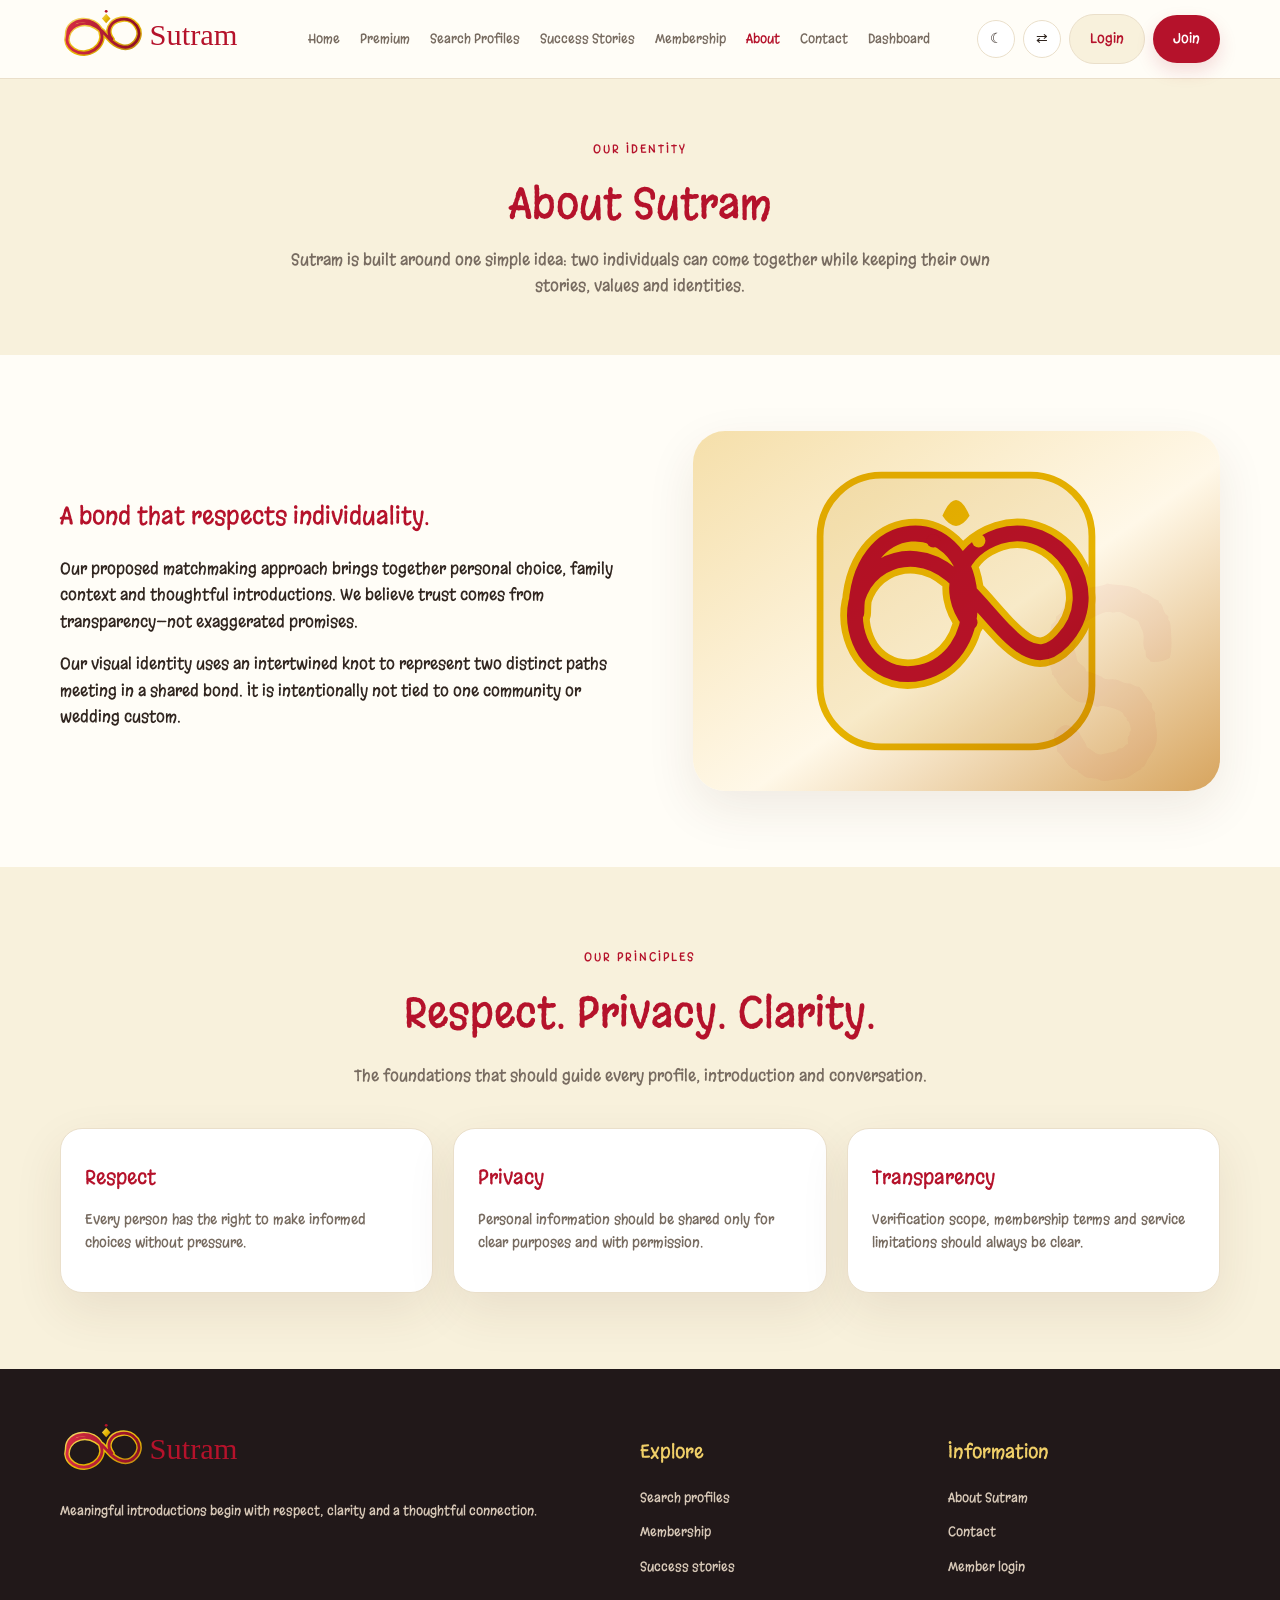
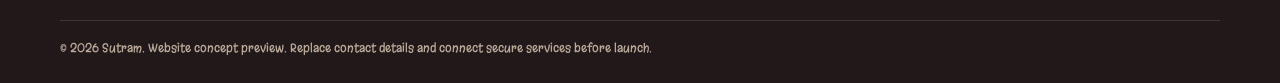
==== about.html @ 2b1965fa "firstcommit" ====
<!doctype html><html lang="en" dir="ltr"><head><meta charset="utf-8"><meta name="viewport" content="width=device-width, initial-scale=1"><meta name="theme-color" content="#F8F1DC"><meta name="description" content="Sutram — thoughtful matchmaking and meaningful connections."><title>Sutram | about</title><link rel="icon" type="image/svg+xml" href="assets/images/sutram-knot.svg"><link rel="stylesheet" href="assets/css/style.css"></head><body><div id="app"></div><script src="assets/js/site.js"></script></body></html>
---- assets/css/style.css ----
@import url('https://fonts.googleapis.com/css2?family=Margarine&display=swap');
:root{--red:#B5122B;--yellow:#E6B800;--sand:#C49A6C;--cream:#F8F1DC;--bg:#fffdf7;--surface:#fff;--ink:#30251f;--muted:#776b60;--line:#eadfca;--shadow:0 18px 50px rgba(80,40,20,.09);--radius:22px}*{box-sizing:border-box}html{scroll-behavior:smooth}body{margin:0;background:var(--bg);color:var(--ink);font-family:'Margarine',cursive;line-height:1.65}body.dark{--bg:#171313;--surface:#211b1b;--ink:#f8f1e8;--muted:#c2b3a6;--line:#413331;--cream:#302421;--shadow:0 18px 50px rgba(0,0,0,.25)}a{color:inherit;text-decoration:none}button,input,select,textarea{font:inherit}button,.btn{border:0;cursor:pointer;display:inline-flex;align-items:center;justify-content:center;gap:8px;padding:12px 20px;border-radius:999px;font-size:14px;transition:.2s}button:hover,.btn:hover{transform:translateY(-2px)}.btn-primary{background:var(--red);color:#fff;box-shadow:0 8px 18px #b5122b25}.btn-secondary{background:var(--cream);color:var(--red);border:1px solid var(--line)}.btn-ghost{background:transparent;color:var(--ink);border:1px solid var(--line)}.container{width:min(1160px,92%);margin:auto}.site-header{position:sticky;top:0;z-index:20;background:color-mix(in srgb,var(--bg) 92%,transparent);backdrop-filter:blur(14px);border-bottom:1px solid var(--line)}.nav-wrap{min-height:78px;display:flex;align-items:center;justify-content:space-between;gap:20px}.brand img{width:200px;height:60px;object-fit:contain}.nav-links{display:flex;align-items:center;gap:20px;font-size:13px}.nav-links a{color:var(--muted)}.nav-links a:hover,.nav-links a.active{color:var(--red)}.nav-actions{display:flex;align-items:center;gap:8px}.icon-btn{width:38px;height:38px;padding:0;border:1px solid var(--line);background:var(--surface);color:var(--ink)}.menu-toggle{display:none}.hero{padding:76px 0 62px;background:radial-gradient(circle at 85% 15%,#e6b80020,transparent 32%),linear-gradient(120deg,var(--cream),var(--bg))}.hero-grid{display:grid;grid-template-columns:1.05fr .95fr;gap:50px;align-items:center}.eyebrow{color:var(--red);font-size:12px;letter-spacing:2px;text-transform:uppercase}.hero h1{font-size:clamp(36px,5vw,62px);line-height:1.16;margin:16px 0;color:var(--red);font-weight:400}.hero p{color:var(--muted);max-width:590px}.hero-art{min-height:360px;border-radius:32px;background:linear-gradient(145deg,#f5dfaa,#fff8e8 55%,#d7a45d);box-shadow:var(--shadow);display:grid;place-items:center;overflow:hidden;position:relative}.hero-art img{width:90%;height:320px;object-fit:contain;mix-blend-mode:multiply}.hero-art:after{content:'S';position:absolute;font-size:250px;color:#b5122b0b;right:8%;bottom:-100px}.section{padding:76px 0}.section.alt{background:var(--cream)}.section-head{text-align:center;max-width:700px;margin:0 auto 38px}.section-head h2,.page-hero h1{font-size:clamp(28px,4vw,42px);color:var(--red);font-weight:400;margin:8px 0}.section-head p{color:var(--muted)}.grid{display:grid;gap:20px}.grid-3{grid-template-columns:repeat(3,1fr)}.grid-4{grid-template-columns:repeat(4,1fr)}.card{background:var(--surface);border:1px solid var(--line);border-radius:var(--radius);padding:24px;box-shadow:var(--shadow)}.card h3{margin:8px 0;color:var(--red);font-size:20px;font-weight:400}.card p{color:var(--muted);font-size:14px}.feature-icon{width:48px;height:48px;border-radius:16px;background:var(--cream);display:grid;place-items:center;color:var(--red);font-size:22px}.search-panel{background:var(--surface);padding:22px;border:1px solid var(--line);border-radius:20px;box-shadow:var(--shadow);display:grid;grid-template-columns:repeat(4,1fr) auto;gap:12px;margin-top:28px}.field{display:flex;flex-direction:column;gap:6px}.field label{font-size:12px;color:var(--muted)}.field input,.field select,.field textarea{width:100%;padding:12px 14px;border:1px solid var(--line);border-radius:12px;background:var(--bg);color:var(--ink);outline:none}.field input:focus,.field select:focus,.field textarea:focus{border-color:var(--yellow);box-shadow:0 0 0 3px #e6b80022}.page-hero{padding:56px 0;background:var(--cream);text-align:center}.page-hero p{max-width:700px;margin:0 auto;color:var(--muted)}.profile-card{padding:0;overflow:hidden}.profile-photo{height:180px;background:linear-gradient(135deg,#ead6b2,#f9efdc);display:grid;place-items:center;font-size:60px;color:var(--red)}.profile-info{padding:18px}.tag{display:inline-block;padding:5px 10px;background:var(--cream);color:var(--red);border-radius:99px;font-size:11px;margin:3px}.plan{position:relative}.plan.popular{border:2px solid var(--yellow);transform:translateY(-8px)}.price{font-size:30px;color:var(--red)}.list{padding:0;list-style:none;color:var(--muted);font-size:14px}.list li{padding:7px 0;border-bottom:1px solid var(--line)}.footer{background:#211819;color:#f8f1dc;padding:50px 0 24px}.footer-grid{display:grid;grid-template-columns:2fr 1fr 1fr;gap:36px}.footer p,.footer a{color:#d8c9b8;font-size:13px}.footer h3{font-weight:400;color:#f0cf68}.footer-bottom{border-top:1px solid #ffffff20;margin-top:30px;padding-top:18px;color:#bba99a;font-size:12px}.auth-shell{min-height:100vh;display:grid;place-items:center;padding:24px;background:radial-gradient(circle at 20% 20%,#e6b80025,transparent 30%),var(--bg)}.auth-card{width:min(460px,100%);padding:34px;background:var(--surface);border:1px solid var(--line);border-radius:26px;box-shadow:var(--shadow)}.auth-card .brand{display:block;text-align:center;margin-bottom:18px}.auth-card .brand img{margin:auto}.auth-card h1{text-align:center;color:var(--red);font-weight:400}.auth-card .field{margin:14px 0}.auth-card .btn{width:100%;margin-top:10px}.auth-tools{position:fixed;top:16px;right:16px;display:flex;gap:8px}.dashboard{min-height:100vh;display:grid;grid-template-columns:250px 1fr}.sidebar{background:#24191a;color:#f8f1dc;padding:24px 16px;display:flex;flex-direction:column}.sidebar img{width:180px;background:#fff8e8;border-radius:12px;padding:4px}.side-links{display:grid;gap:6px;margin-top:28px}.side-links a,.side-links button{color:#eadbc9;text-align:start;padding:12px;border-radius:10px;background:transparent;border:0}.side-links a.active,.side-links a:hover{background:#ffffff18;color:#f3d36a}.dash-main{padding:28px;min-width:0}.dash-top{display:flex;justify-content:space-between;align-items:center;gap:16px}.metric{font-size:30px;color:var(--red)}.notice{padding:14px 18px;background:#fff4d5;color:#6e4c00;border:1px solid #e6b80055;border-radius:14px;font-size:13px;margin:18px 0}.empty{padding:32px;text-align:center;border:1px dashed var(--line);border-radius:18px;color:var(--muted)}.success{color:#24734a}.toast{position:fixed;bottom:20px;left:50%;transform:translateX(-50%);background:#24191a;color:white;padding:12px 20px;border-radius:999px;z-index:50;box-shadow:var(--shadow);display:none}.mobile-nav{display:none}html[dir=rtl] body{text-align:right}html[dir=rtl] .nav-wrap{flex-direction:row-reverse}html[dir=rtl] .dashboard{grid-template-columns:1fr 250px}html[dir=rtl] .sidebar{grid-column:2}html[dir=rtl] .dash-main{grid-column:1;grid-row:1}html[dir=rtl] .side-links a{text-align:right}
@media(max-width:900px){.nav-links{display:none;position:absolute;top:78px;left:0;right:0;background:var(--surface);padding:20px;flex-direction:column;border-bottom:1px solid var(--line)}.nav-links.open{display:flex}.menu-toggle{display:inline-flex}.nav-actions .btn{display:none}.hero-grid{grid-template-columns:1fr}.hero-art{min-height:280px}.search-panel{grid-template-columns:repeat(2,1fr)}.grid-4{grid-template-columns:repeat(2,1fr)}.dashboard{grid-template-columns:1fr}.sidebar{position:relative}.side-links{grid-template-columns:repeat(2,1fr);margin-top:14px}.dash-main{padding:20px}html[dir=rtl] .dashboard{grid-template-columns:1fr}html[dir=rtl] .sidebar,html[dir=rtl] .dash-main{grid-column:auto;grid-row:auto}}
@media(max-width:600px){.nav-wrap{min-height:68px}.brand img{width:160px;height:50px}.nav-links{top:68px}.nav-actions{gap:5px}.icon-btn{width:34px;height:34px}.hero{padding:48px 0}.hero-art{min-height:220px}.hero-art img{height:210px}.search-panel{grid-template-columns:1fr}.grid-3,.grid-4{grid-template-columns:1fr}.section{padding:54px 0}.footer-grid{grid-template-columns:1fr}.plan.popular{transform:none}.dash-top{align-items:flex-start;flex-direction:column}.side-links{grid-template-columns:1fr 1fr}.auth-card{padding:24px}}
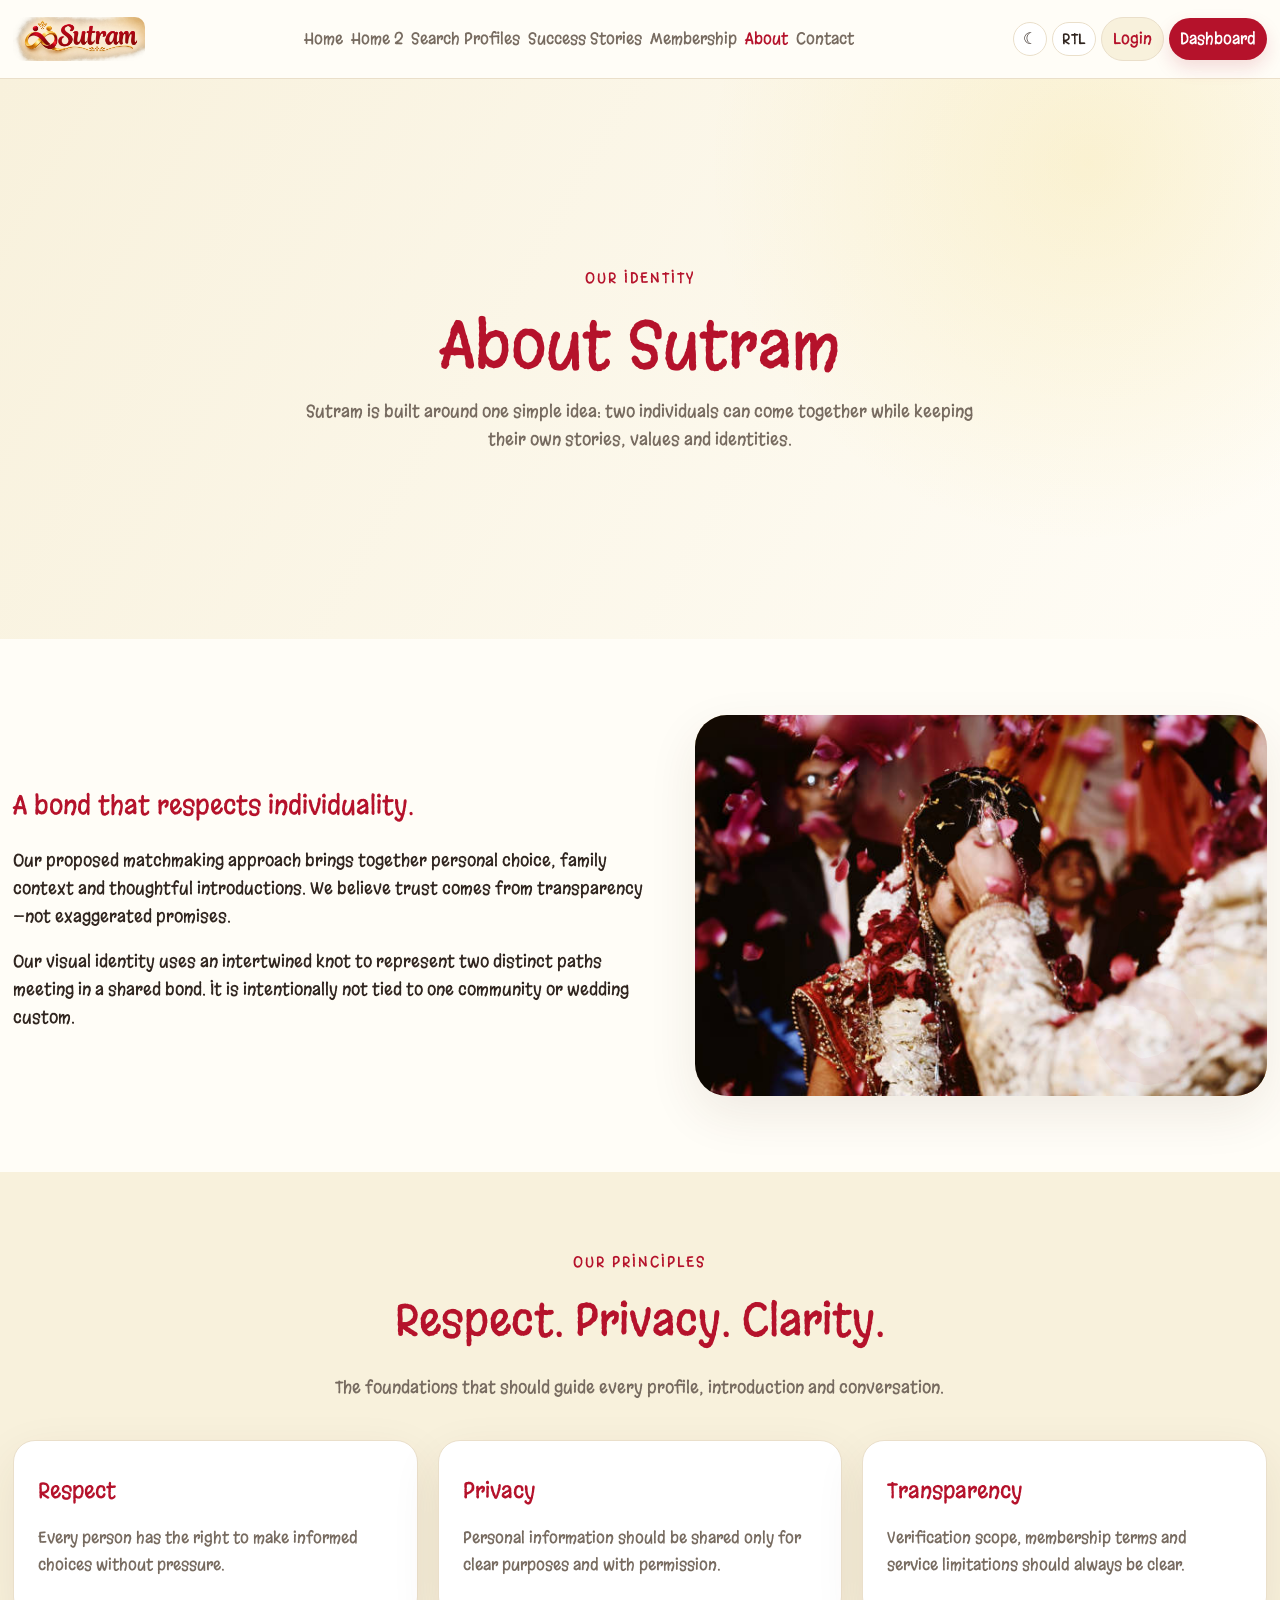
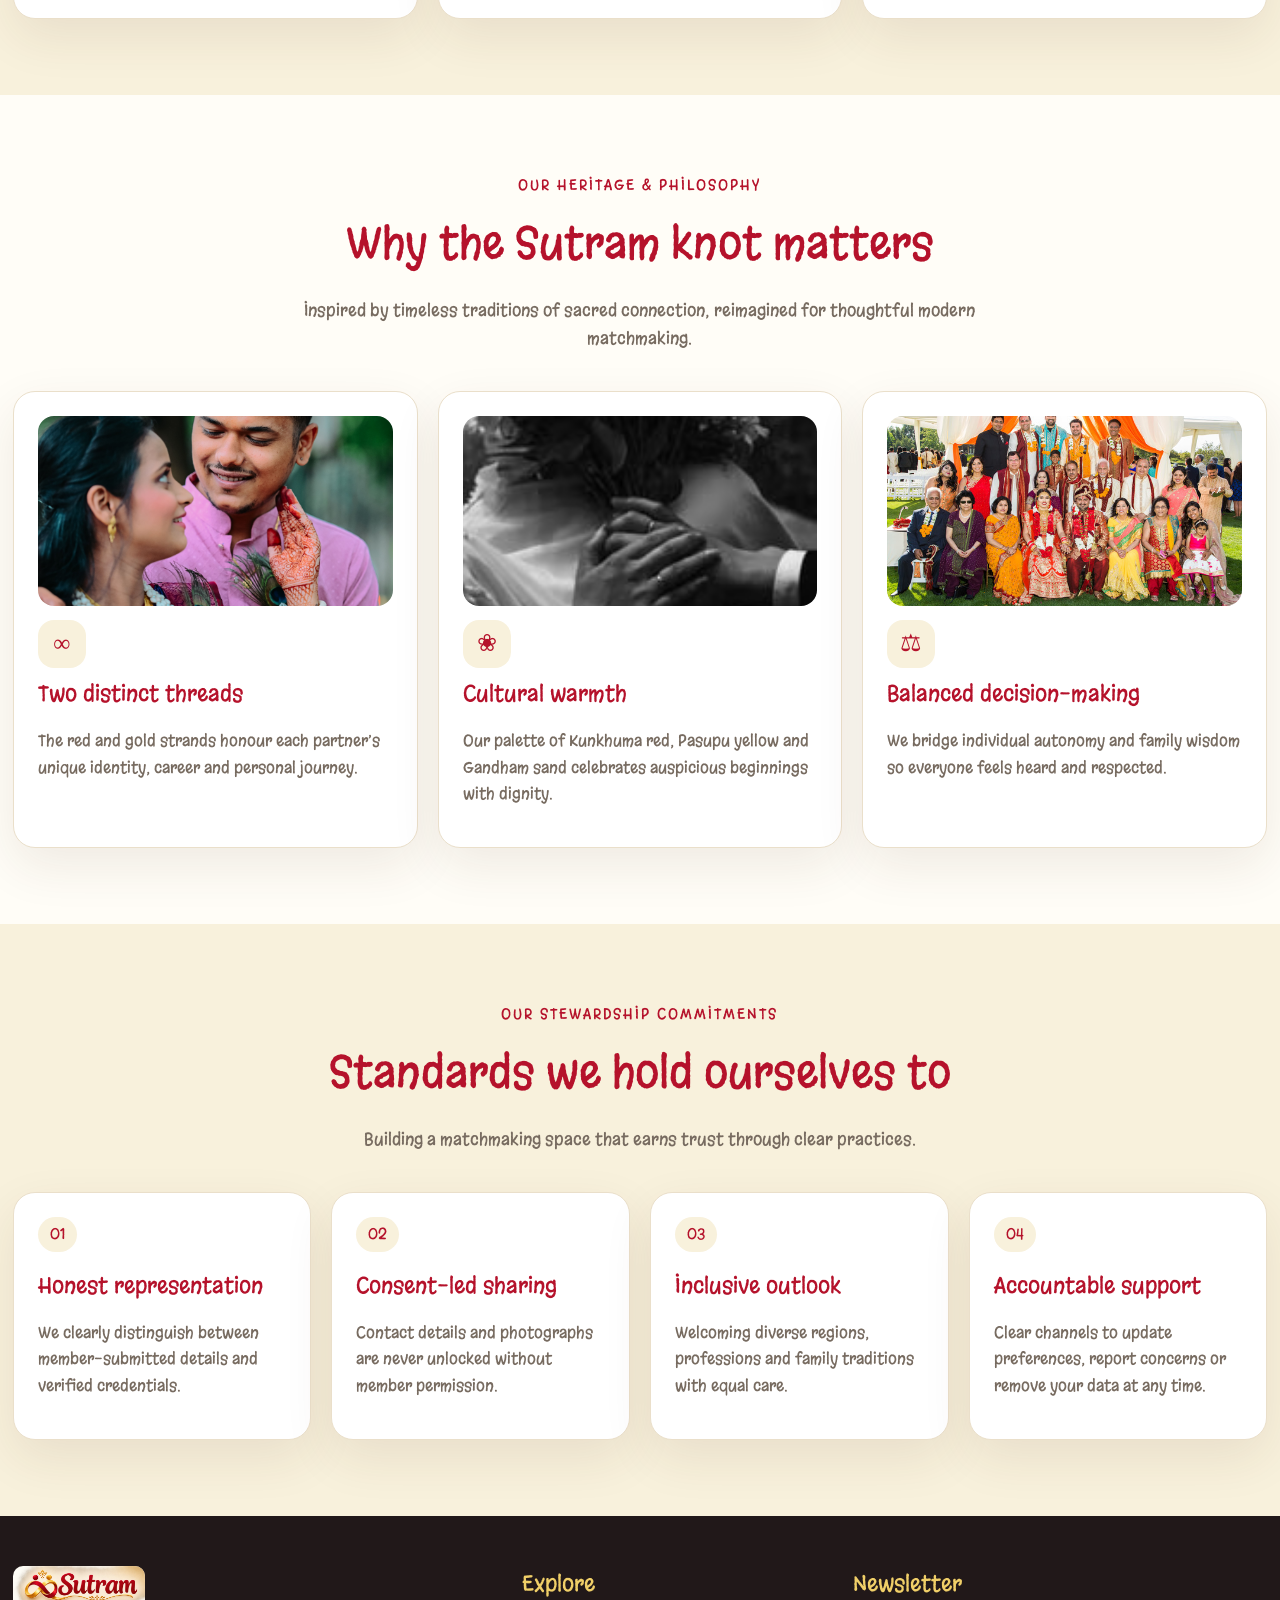
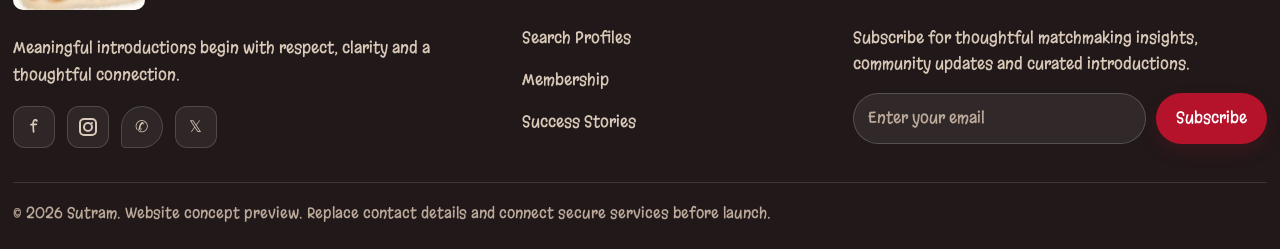
==== commit 0e90fa16: "firstpush" ====
--- a/about.html
+++ b/about.html
@@ -1 +1 @@
-<!doctype html><html lang="en" dir="ltr"><head><meta charset="utf-8"><meta name="viewport" content="width=device-width, initial-scale=1"><meta name="theme-color" content="#F8F1DC"><meta name="description" content="Sutram — thoughtful matchmaking and meaningful connections."><title>Sutram | about</title><link rel="icon" type="image/svg+xml" href="assets/images/sutram-knot.svg"><link rel="stylesheet" href="assets/css/style.css"></head><body><div id="app"></div><script src="assets/js/site.js"></script></body></html>
+<!doctype html><html lang="en" dir="ltr"><head><meta charset="utf-8"><meta name="viewport" content="width=device-width, initial-scale=1"><meta name="theme-color" content="#F8F1DC"><meta name="description" content="Sutram — thoughtful matchmaking and meaningful connections."><title>Sutram | about</title><link rel="icon" type="image/png" href="assets/images/sutram-logo.png"><link rel="stylesheet" href="assets/css/style.css"></head><body><div id="app"><header class="site-header"><div class="container nav-wrap"><a class="brand" href="index.html" aria-label="Sutram home"><img src="assets/images/sutram-logo.png" alt="Sutram"></a><nav class="nav-links" id="navLinks"><a class="" href="index.html">Home</a><a class="" href="home-2.html">Home 2</a><a class="" href="search-profiles.html">Search Profiles</a><a class="" href="success-stories.html">Success Stories</a><a class="" href="membership-plans.html">Membership</a><a class="active" href="about.html">About</a><a class="" href="contact.html">Contact</a><div class="mobile-menu-actions"><div class="mobile-menu-toggles"><button class="icon-btn theme-toggle" type="button" aria-label="Toggle theme">☾</button><button class="icon-btn dir-toggle" type="button" aria-label="Toggle text direction">RTL</button></div><div class="mobile-menu-btns"><a class="btn btn-secondary" href="login.html">Login</a><a class="btn btn-primary" href="dashboard.html">Dashboard</a></div></div></nav><div class="nav-actions"><button class="icon-btn theme-toggle" id="themeToggle" type="button" aria-label="Toggle theme">☾</button><button class="icon-btn dir-toggle" id="dirToggle" type="button" aria-label="Toggle text direction">RTL</button><a class="btn btn-secondary" href="login.html">Login</a><a class="btn btn-primary" href="dashboard.html">Dashboard</a><button class="icon-btn menu-toggle" id="menuToggle" type="button" aria-label="Open navigation">☰</button></div></div></header><main><section class="page-hero"><div class="container"><span class="eyebrow">Our identity</span><h1>About Sutram</h1><p>Sutram is built around one simple idea: two individuals can come together while keeping their own stories, values and identities.</p></div></section><section class="section"><div class="container hero-grid"><div><h2 style="color:var(--red);font-weight:400">A bond that respects individuality.</h2><p>Our proposed matchmaking approach brings together personal choice, family context and thoughtful introductions. We believe trust comes from transparency—not exaggerated promises.</p><p>Our visual identity uses an intertwined knot to represent two distinct paths meeting in a shared bond. It is intentionally not tied to one community or wedding custom.</p></div><div class="hero-art"><img src="assets/images/hero.jpg" alt="Sutram universal knot and heritage"></div></div></section><section class="section alt"><div class="container"><div class="section-head"><span class="eyebrow">Our principles</span><h2>Respect. Privacy. Clarity.</h2><p>The foundations that should guide every profile, introduction and conversation.</p></div><div class="grid grid-3"><article class="card"><h3>Respect</h3><p>Every person has the right to make informed choices without pressure.</p></article><article class="card"><h3>Privacy</h3><p>Personal information should be shared only for clear purposes and with permission.</p></article><article class="card"><h3>Transparency</h3><p>Verification scope, membership terms and service limitations should always be clear.</p></article></div></div></section><section class="section"><div class="container"><div class="section-head"><span class="eyebrow">Our heritage & philosophy</span><h2>Why the Sutram knot matters</h2><p>Inspired by timeless traditions of sacred connection, reimagined for thoughtful modern matchmaking.</p></div><div class="grid grid-3"><article class="card"><img class="card-media" src="assets/images/b3.jpg" alt="Two distinct threads"><div class="feature-icon">∞</div><h3>Two distinct threads</h3><p>The red and gold strands honour each partner’s unique identity, career and personal journey.</p></article><article class="card"><img class="card-media" src="assets/images/hero3.avif" alt="Cultural warmth and celebration"><div class="feature-icon">❀</div><h3>Cultural warmth</h3><p>Our palette of Kunkhuma red, Pasupu yellow and Gandham sand celebrates auspicious beginnings with dignity.</p></article><article class="card"><img class="card-media" src="assets/images/fam1.jpeg" alt="Balanced decision-making with family wisdom"><div class="feature-icon">⚖</div><h3>Balanced decision-making</h3><p>We bridge individual autonomy and family wisdom so everyone feels heard and respected.</p></article></div></div></section><section class="section alt"><div class="container"><div class="section-head"><span class="eyebrow">Our stewardship commitments</span><h2>Standards we hold ourselves to</h2><p>Building a matchmaking space that earns trust through clear practices.</p></div><div class="grid grid-4"><article class="card"><span class="step-badge">01</span><h3>Honest representation</h3><p>We clearly distinguish between member-submitted details and verified credentials.</p></article><article class="card"><span class="step-badge">02</span><h3>Consent-led sharing</h3><p>Contact details and photographs are never unlocked without member permission.</p></article><article class="card"><span class="step-badge">03</span><h3>Inclusive outlook</h3><p>Welcoming diverse regions, professions and family traditions with equal care.</p></article><article class="card"><span class="step-badge">04</span><h3>Accountable support</h3><p>Clear channels to update preferences, report concerns or remove your data at any time.</p></article></div></div></section></main><footer class="footer"><div class="container"><div class="footer-grid"><div><a class="brand" href="index.html" aria-label="Sutram home"><img src="assets/images/sutram-logo.png" alt="Sutram"></a><p>Meaningful introductions begin with respect, clarity and a thoughtful connection.</p><div class="footer-socials"><a class="social-icon" href="#facebook" aria-label="Facebook" title="Facebook">f</a><a class="social-icon" href="#instagram" aria-label="Instagram" title="Instagram"><span class="insta-cam"></span></a><a class="social-icon wa-icon" href="#whatsapp" aria-label="WhatsApp" title="WhatsApp">✆</a><a class="social-icon" href="#x" aria-label="X" title="X">𝕏</a></div></div><div><h3>Explore</h3><p><a href="search-profiles.html">Search Profiles</a></p><p><a href="membership-plans.html">Membership</a></p><p><a href="success-stories.html">Success Stories</a></p></div><div><h3>Newsletter</h3><p>Subscribe for thoughtful matchmaking insights, community updates and curated introductions.</p><form class="newsletter-form" id="newsletterForm"><input type="email" name="email" required placeholder="Enter your email" aria-label="Email address"><button class="btn btn-primary" type="submit">Subscribe</button></form></div></div><div class="footer-bottom">© 2026 Sutram. Website concept preview. Replace contact details and connect secure services before launch.</div></div></footer></div><script src="assets/js/site.js"></script></body></html>
--- a/assets/css/style.css
+++ b/assets/css/style.css
@@ -1,4 +1,6 @@
 @import url('https://fonts.googleapis.com/css2?family=Margarine&display=swap');
-:root{--red:#B5122B;--yellow:#E6B800;--sand:#C49A6C;--cream:#F8F1DC;--bg:#fffdf7;--surface:#fff;--ink:#30251f;--muted:#776b60;--line:#eadfca;--shadow:0 18px 50px rgba(80,40,20,.09);--radius:22px}*{box-sizing:border-box}html{scroll-behavior:smooth}body{margin:0;background:var(--bg);color:var(--ink);font-family:'Margarine',cursive;line-height:1.65}body.dark{--bg:#171313;--surface:#211b1b;--ink:#f8f1e8;--muted:#c2b3a6;--line:#413331;--cream:#302421;--shadow:0 18px 50px rgba(0,0,0,.25)}a{color:inherit;text-decoration:none}button,input,select,textarea{font:inherit}button,.btn{border:0;cursor:pointer;display:inline-flex;align-items:center;justify-content:center;gap:8px;padding:12px 20px;border-radius:999px;font-size:14px;transition:.2s}button:hover,.btn:hover{transform:translateY(-2px)}.btn-primary{background:var(--red);color:#fff;box-shadow:0 8px 18px #b5122b25}.btn-secondary{background:var(--cream);color:var(--red);border:1px solid var(--line)}.btn-ghost{background:transparent;color:var(--ink);border:1px solid var(--line)}.container{width:min(1160px,92%);margin:auto}.site-header{position:sticky;top:0;z-index:20;background:color-mix(in srgb,var(--bg) 92%,transparent);backdrop-filter:blur(14px);border-bottom:1px solid var(--line)}.nav-wrap{min-height:78px;display:flex;align-items:center;justify-content:space-between;gap:20px}.brand img{width:200px;height:60px;object-fit:contain}.nav-links{display:flex;align-items:center;gap:20px;font-size:13px}.nav-links a{color:var(--muted)}.nav-links a:hover,.nav-links a.active{color:var(--red)}.nav-actions{display:flex;align-items:center;gap:8px}.icon-btn{width:38px;height:38px;padding:0;border:1px solid var(--line);background:var(--surface);color:var(--ink)}.menu-toggle{display:none}.hero{padding:76px 0 62px;background:radial-gradient(circle at 85% 15%,#e6b80020,transparent 32%),linear-gradient(120deg,var(--cream),var(--bg))}.hero-grid{display:grid;grid-template-columns:1.05fr .95fr;gap:50px;align-items:center}.eyebrow{color:var(--red);font-size:12px;letter-spacing:2px;text-transform:uppercase}.hero h1{font-size:clamp(36px,5vw,62px);line-height:1.16;margin:16px 0;color:var(--red);font-weight:400}.hero p{color:var(--muted);max-width:590px}.hero-art{min-height:360px;border-radius:32px;background:linear-gradient(145deg,#f5dfaa,#fff8e8 55%,#d7a45d);box-shadow:var(--shadow);display:grid;place-items:center;overflow:hidden;position:relative}.hero-art img{width:90%;height:320px;object-fit:contain;mix-blend-mode:multiply}.hero-art:after{content:'S';position:absolute;font-size:250px;color:#b5122b0b;right:8%;bottom:-100px}.section{padding:76px 0}.section.alt{background:var(--cream)}.section-head{text-align:center;max-width:700px;margin:0 auto 38px}.section-head h2,.page-hero h1{font-size:clamp(28px,4vw,42px);color:var(--red);font-weight:400;margin:8px 0}.section-head p{color:var(--muted)}.grid{display:grid;gap:20px}.grid-3{grid-template-columns:repeat(3,1fr)}.grid-4{grid-template-columns:repeat(4,1fr)}.card{background:var(--surface);border:1px solid var(--line);border-radius:var(--radius);padding:24px;box-shadow:var(--shadow)}.card h3{margin:8px 0;color:var(--red);font-size:20px;font-weight:400}.card p{color:var(--muted);font-size:14px}.feature-icon{width:48px;height:48px;border-radius:16px;background:var(--cream);display:grid;place-items:center;color:var(--red);font-size:22px}.search-panel{background:var(--surface);padding:22px;border:1px solid var(--line);border-radius:20px;box-shadow:var(--shadow);display:grid;grid-template-columns:repeat(4,1fr) auto;gap:12px;margin-top:28px}.field{display:flex;flex-direction:column;gap:6px}.field label{font-size:12px;color:var(--muted)}.field input,.field select,.field textarea{width:100%;padding:12px 14px;border:1px solid var(--line);border-radius:12px;background:var(--bg);color:var(--ink);outline:none}.field input:focus,.field select:focus,.field textarea:focus{border-color:var(--yellow);box-shadow:0 0 0 3px #e6b80022}.page-hero{padding:56px 0;background:var(--cream);text-align:center}.page-hero p{max-width:700px;margin:0 auto;color:var(--muted)}.profile-card{padding:0;overflow:hidden}.profile-photo{height:180px;background:linear-gradient(135deg,#ead6b2,#f9efdc);display:grid;place-items:center;font-size:60px;color:var(--red)}.profile-info{padding:18px}.tag{display:inline-block;padding:5px 10px;background:var(--cream);color:var(--red);border-radius:99px;font-size:11px;margin:3px}.plan{position:relative}.plan.popular{border:2px solid var(--yellow);transform:translateY(-8px)}.price{font-size:30px;color:var(--red)}.list{padding:0;list-style:none;color:var(--muted);font-size:14px}.list li{padding:7px 0;border-bottom:1px solid var(--line)}.footer{background:#211819;color:#f8f1dc;padding:50px 0 24px}.footer-grid{display:grid;grid-template-columns:2fr 1fr 1fr;gap:36px}.footer p,.footer a{color:#d8c9b8;font-size:13px}.footer h3{font-weight:400;color:#f0cf68}.footer-bottom{border-top:1px solid #ffffff20;margin-top:30px;padding-top:18px;color:#bba99a;font-size:12px}.auth-shell{min-height:100vh;display:grid;place-items:center;padding:24px;background:radial-gradient(circle at 20% 20%,#e6b80025,transparent 30%),var(--bg)}.auth-card{width:min(460px,100%);padding:34px;background:var(--surface);border:1px solid var(--line);border-radius:26px;box-shadow:var(--shadow)}.auth-card .brand{display:block;text-align:center;margin-bottom:18px}.auth-card .brand img{margin:auto}.auth-card h1{text-align:center;color:var(--red);font-weight:400}.auth-card .field{margin:14px 0}.auth-card .btn{width:100%;margin-top:10px}.auth-tools{position:fixed;top:16px;right:16px;display:flex;gap:8px}.dashboard{min-height:100vh;display:grid;grid-template-columns:250px 1fr}.sidebar{background:#24191a;color:#f8f1dc;padding:24px 16px;display:flex;flex-direction:column}.sidebar img{width:180px;background:#fff8e8;border-radius:12px;padding:4px}.side-links{display:grid;gap:6px;margin-top:28px}.side-links a,.side-links button{color:#eadbc9;text-align:start;padding:12px;border-radius:10px;background:transparent;border:0}.side-links a.active,.side-links a:hover{background:#ffffff18;color:#f3d36a}.dash-main{padding:28px;min-width:0}.dash-top{display:flex;justify-content:space-between;align-items:center;gap:16px}.metric{font-size:30px;color:var(--red)}.notice{padding:14px 18px;background:#fff4d5;color:#6e4c00;border:1px solid #e6b80055;border-radius:14px;font-size:13px;margin:18px 0}.empty{padding:32px;text-align:center;border:1px dashed var(--line);border-radius:18px;color:var(--muted)}.success{color:#24734a}.toast{position:fixed;bottom:20px;left:50%;transform:translateX(-50%);background:#24191a;color:white;padding:12px 20px;border-radius:999px;z-index:50;box-shadow:var(--shadow);display:none}.mobile-nav{display:none}html[dir=rtl] body{text-align:right}html[dir=rtl] .nav-wrap{flex-direction:row-reverse}html[dir=rtl] .dashboard{grid-template-columns:1fr 250px}html[dir=rtl] .sidebar{grid-column:2}html[dir=rtl] .dash-main{grid-column:1;grid-row:1}html[dir=rtl] .side-links a{text-align:right}
-@media(max-width:900px){.nav-links{display:none;position:absolute;top:78px;left:0;right:0;background:var(--surface);padding:20px;flex-direction:column;border-bottom:1px solid var(--line)}.nav-links.open{display:flex}.menu-toggle{display:inline-flex}.nav-actions .btn{display:none}.hero-grid{grid-template-columns:1fr}.hero-art{min-height:280px}.search-panel{grid-template-columns:repeat(2,1fr)}.grid-4{grid-template-columns:repeat(2,1fr)}.dashboard{grid-template-columns:1fr}.sidebar{position:relative}.side-links{grid-template-columns:repeat(2,1fr);margin-top:14px}.dash-main{padding:20px}html[dir=rtl] .dashboard{grid-template-columns:1fr}html[dir=rtl] .sidebar,html[dir=rtl] .dash-main{grid-column:auto;grid-row:auto}}
-@media(max-width:600px){.nav-wrap{min-height:68px}.brand img{width:160px;height:50px}.nav-links{top:68px}.nav-actions{gap:5px}.icon-btn{width:34px;height:34px}.hero{padding:48px 0}.hero-art{min-height:220px}.hero-art img{height:210px}.search-panel{grid-template-columns:1fr}.grid-3,.grid-4{grid-template-columns:1fr}.section{padding:54px 0}.footer-grid{grid-template-columns:1fr}.plan.popular{transform:none}.dash-top{align-items:flex-start;flex-direction:column}.side-links{grid-template-columns:1fr 1fr}.auth-card{padding:24px}}
+:root{--red:#B5122B;--yellow:#E6B800;--sand:#C49A6C;--cream:#F8F1DC;--bg:#fffdf7;--surface:#fff;--ink:#30251f;--muted:#776b60;--line:#eadfca;--shadow:0 18px 50px rgba(80,40,20,.09);--radius:22px}*{box-sizing:border-box}html{scroll-behavior:smooth;font-size:18px}body{margin:0;background:var(--bg);color:var(--ink);font-family:'Margarine',cursive;font-size:17px;line-height:1.65;overflow-x:hidden}body.dark{--bg:#171313;--surface:#211b1b;--ink:#f8f1e8;--muted:#c2b3a6;--line:#413331;--cream:#302421;--shadow:0 18px 50px rgba(0,0,0,.25)}a{color:inherit;text-decoration:none}button,input,select,textarea{font:inherit;font-size:16px}button,.btn{border:0;cursor:pointer;display:inline-flex;align-items:center;justify-content:center;gap:8px;padding:9px 15px;border-radius:999px;font-size:16px;white-space:nowrap;transition:.2s}button:hover,.btn:hover{transform:translateY(-2px)}.btn-primary{background:var(--red);color:#fff;box-shadow:0 8px 18px #b5122b25}.btn-primary:hover{background:#8e0d21;color:#fff;box-shadow:0 12px 26px rgba(181,18,43,.4)}.btn-secondary{background:var(--cream);color:var(--red);border:1px solid var(--line)}.btn-secondary:hover{background:var(--red);color:#fff;border-color:var(--red);box-shadow:0 10px 22px rgba(181,18,43,.28)}.btn-ghost{background:var(--surface);color:var(--ink);border:1px solid var(--line)}.btn-ghost:hover{background:var(--cream);color:var(--red);border-color:var(--red);box-shadow:0 10px 22px rgba(181,18,43,.18)}.container{width:min(1320px,96%);margin:auto}.site-header{position:sticky;top:0;z-index:20;background:color-mix(in srgb,var(--bg) 92%,transparent);backdrop-filter:blur(14px);border-bottom:1px solid var(--line)}.nav-wrap{min-height:78px;display:flex;align-items:center;justify-content:space-between;gap:10px}.brand{display:inline-flex;align-items:center;flex-shrink:0}.brand img{width:156px;height:52px;object-fit:contain;border-radius:10px;display:block}body:not(.dark) .site-header .brand img,body:not(.dark) .auth-card .brand img{mix-blend-mode:multiply}.nav-links{display:flex;align-items:center;gap:12px;font-size:16px}.nav-links>a:not(.btn){color:var(--muted);white-space:nowrap;font-size:16px}.nav-links>a:not(.btn):hover,.nav-links>a:not(.btn).active{color:var(--red)}.nav-actions{display:flex;align-items:center;gap:6px;flex-shrink:0}.icon-btn{width:38px;height:38px;padding:0;border:1px solid var(--line);background:var(--surface);color:var(--ink);font-size:16px;flex-shrink:0}.icon-btn:hover{background:var(--red);color:#fff;border-color:var(--red);box-shadow:0 8px 18px rgba(181,18,43,.25)}.dir-toggle{width:auto;min-width:50px;padding:0 12px;font-size:15px;letter-spacing:.5px}.menu-toggle{display:none}.mobile-menu-actions{display:none}.hero,.page-hero{height:560px;min-height:560px;padding:48px 0;display:flex;flex-direction:column;justify-content:center;background:radial-gradient(circle at 85% 15%,#e6b80020,transparent 32%),linear-gradient(120deg,var(--cream),var(--bg))}.hero-grid{display:grid;grid-template-columns:1.05fr .95fr;gap:50px;align-items:center}.eyebrow{color:var(--red);font-size:15px;letter-spacing:2px;text-transform:uppercase}.hero h1{font-size:clamp(38px,5vw,64px);line-height:1.16;margin:16px 0;color:var(--red);font-weight:400}.hero p{color:var(--muted);max-width:590px;font-size:17px}.hero-art{min-height:360px;height:100%;border-radius:32px;background:linear-gradient(145deg,#f5dfaa,#fff8e8 55%,#d7a45d);box-shadow:var(--shadow);overflow:hidden;position:relative}.hero-art img{width:100%;height:100%;object-fit:cover;display:block}.hero-art:after{content:'S';position:absolute;font-size:252px;color:#b5122b0b;right:8%;bottom:-100px;pointer-events:none}.section{padding:76px 0}.section.alt{background:var(--cream)}.section-head{text-align:center;max-width:700px;margin:0 auto 38px}.section-head h2,.page-hero h1{font-size:clamp(30px,4vw,44px);color:var(--red);font-weight:400;margin:8px 0}.section-head p{color:var(--muted);font-size:17px}.grid{display:grid;gap:20px}.grid-3{grid-template-columns:repeat(3,1fr)}.grid-4{grid-template-columns:repeat(4,1fr)}.card{background:var(--surface);border:1px solid var(--line);border-radius:var(--radius);padding:24px;box-shadow:var(--shadow)}.card h3{margin:8px 0;color:var(--red);font-size:22px;font-weight:400}.card p{color:var(--muted);font-size:16px}.feature-icon{width:48px;height:48px;border-radius:16px;background:var(--cream);display:grid;place-items:center;color:var(--red);font-size:24px}.search-panel{background:var(--surface);padding:22px;border:1px solid var(--line);border-radius:20px;box-shadow:var(--shadow);display:grid;grid-template-columns:repeat(4,1fr) auto;gap:12px;margin-top:28px}.field{display:flex;flex-direction:column;gap:6px}.field label{font-size:15px;color:var(--muted)}.field input,.field select,.field textarea{width:100%;padding:12px 14px;border:1px solid var(--line);border-radius:12px;background:var(--bg);color:var(--ink);font-size:16px;outline:none}.field input:focus,.field select:focus,.field textarea:focus{border-color:var(--yellow);box-shadow:0 0 0 3px #e6b80022}.page-hero{text-align:center}.page-hero h1{font-size:clamp(38px,5vw,64px);line-height:1.16;margin:16px 0;color:var(--red);font-weight:400}.page-hero p{max-width:700px;margin:0 auto;color:var(--muted);font-size:17px}.card-media{width:100%;height:190px;object-fit:cover;border-radius:16px;display:block;margin-bottom:14px}.story-photo{height:220px;border-radius:16px;overflow:hidden;margin-bottom:14px;position:relative}.story-photo img{width:100%;height:100%;object-fit:cover;display:block;transition:transform .3s}.card:hover .story-photo img{transform:scale(1.04)}.profile-card{padding:0;overflow:hidden;display:flex;flex-direction:column}.profile-photo{height:250px;background:linear-gradient(135deg,#ead6b2,#f9efdc);overflow:hidden;position:relative;border-radius:20px 20px 0 0}.profile-photo img{width:100%;height:100%;object-fit:cover;display:block;transition:transform .3s}.profile-card:hover .profile-photo img{transform:scale(1.04)}.profile-badge{position:absolute;top:12px;left:12px;padding:4px 12px;border-radius:99px;font-size:13px;font-weight:bold;background:rgba(255,255,255,0.92);box-shadow:0 4px 10px rgba(0,0,0,.15)}.badge-bride{color:var(--red)}.badge-groom{color:#9b7200}body.dark .profile-badge{background:rgba(33,27,27,0.92)}body.dark .badge-groom{color:#f0cf68}.profile-info{padding:18px}.interest-item{display:flex;align-items:center;gap:14px;padding:12px 0;border-bottom:1px solid var(--line)}.interest-avatar{width:56px;height:56px;border-radius:50%;object-fit:cover;flex-shrink:0;border:2px solid var(--line)}.tag{display:inline-block;padding:5px 10px;background:var(--cream);color:var(--red);border-radius:99px;font-size:15px;margin:3px}.plan{position:relative}.plan.popular{border:2px solid var(--yellow);transform:translateY(-8px)}.price{font-size:32px;color:var(--red)}.list{padding:0;list-style:none;color:var(--muted);font-size:16px}.list li{padding:7px 0;border-bottom:1px solid var(--line)}.footer{background:#211819;color:#f8f1dc;padding:50px 0 24px}.footer-grid{display:grid;grid-template-columns:1.6fr 1fr 1.4fr;gap:36px;align-items:start}.footer p,.footer a{color:#d8c9b8;font-size:16px}.footer a:hover{color:#f0cf68}.footer h3{font-weight:400;color:#f0cf68;font-size:22px;margin-top:0}.footer-socials{display:flex;align-items:center;gap:12px;margin-top:18px}.social-icon{width:42px;height:42px;border-radius:12px;border:1px solid #ffffff28;background:#ffffff10;color:#f8f1dc;display:inline-flex;align-items:center;justify-content:center;font-size:18px;transition:.2s}.social-icon:hover{background:var(--red);border-color:var(--red);color:#fff;transform:translateY(-2px)}.insta-cam{width:18px;height:18px;border:2px solid currentColor;border-radius:5px;position:relative;display:inline-block}.insta-cam:before{content:'';position:absolute;width:6px;height:6px;border:2px solid currentColor;border-radius:50%;top:50%;left:50%;transform:translate(-50%,-50%)}.insta-cam:after{content:'';position:absolute;width:2px;height:2px;background:currentColor;border-radius:50%;top:2px;right:2px}.wa-icon{border-radius:50% 50% 50% 10%;font-size:19px}.newsletter-form{display:flex;gap:10px;margin-top:14px;flex-wrap:wrap}.newsletter-form input{flex:1 1 180px;padding:11px 14px;border-radius:999px;border:1px solid #ffffff30;background:#ffffff12;color:#f8f1dc;font-size:16px;outline:none}.newsletter-form input::placeholder{color:#bba99a}.newsletter-form input:focus{border-color:#f0cf68}.newsletter-form .btn{padding:11px 20px;font-size:16px}.step-badge{display:inline-flex;align-items:center;justify-content:center;padding:5px 12px;border-radius:999px;background:var(--cream);color:var(--red);font-size:15px;margin-bottom:8px}.footer-bottom{border-top:1px solid #ffffff20;margin-top:30px;padding-top:18px;color:#bba99a;font-size:15px}.auth-shell{min-height:100vh;display:grid;place-items:center;padding:68px 24px 32px;position:relative;background:radial-gradient(circle at 20% 20%,#e6b80025,transparent 30%),var(--bg)}.auth-card{width:min(460px,100%);padding:34px;background:var(--surface);border:1px solid var(--line);border-radius:26px;box-shadow:var(--shadow)}.auth-card .brand{display:block;text-align:center;margin-bottom:18px}.auth-card .brand img{margin:auto}.auth-card h1{text-align:center;color:var(--red);font-weight:400}.auth-card .field{margin:14px 0}.auth-card .btn{width:100%;margin-top:10px}.pwd-wrap{position:relative;display:flex;align-items:center}.pwd-wrap input{padding-right:48px}.pwd-toggle{position:absolute;right:8px;top:50%;transform:translateY(-50%);width:36px;height:36px;padding:0;border-radius:10px;background:transparent;border:0;color:var(--muted);font-size:16px;cursor:pointer}.pwd-toggle:before{content:'';width:20px;height:20px;display:inline-block;background-color:currentColor;-webkit-mask:no-repeat center/contain url("data:image/svg+xml,%3Csvg xmlns='http://www.w3.org/2000/svg' viewBox='0 0 24 24' fill='none' stroke='black' stroke-width='2' stroke-linecap='round' stroke-linejoin='round'%3E%3Cpath d='M1 12s4-8 11-8 11 8 11 8-4 8-11 8-11-8-11-8z'/%3E%3Ccircle cx='12' cy='12' r='3'/%3E%3C/svg%3E");mask:no-repeat center/contain url("data:image/svg+xml,%3Csvg xmlns='http://www.w3.org/2000/svg' viewBox='0 0 24 24' fill='none' stroke='black' stroke-width='2' stroke-linecap='round' stroke-linejoin='round'%3E%3Cpath d='M1 12s4-8 11-8 11 8 11 8-4 8-11 8-11-8-11-8z'/%3E%3Ccircle cx='12' cy='12' r='3'/%3E%3C/svg%3E")}.pwd-toggle.showing:before{-webkit-mask-image:url("data:image/svg+xml,%3Csvg xmlns='http://www.w3.org/2000/svg' viewBox='0 0 24 24' fill='none' stroke='black' stroke-width='2' stroke-linecap='round' stroke-linejoin='round'%3E%3Cpath d='M17.94 17.94A10.07 10.07 0 0 1 12 20c-7 0-11-8-11-8a18.45 18.45 0 0 1 5.06-5.94M9.9 4.24A9.12 9.12 0 0 1 12 4c7 0 11 8 11 8a18.5 18.5 0 0 1-2.16 3.19m-6.72-1.07a3 3 0 1 1-4.24-4.24'/%3E%3Cline x1='1' y1='1' x2='23' y2='23'/%3E%3C/svg%3E");mask-image:url("data:image/svg+xml,%3Csvg xmlns='http://www.w3.org/2000/svg' viewBox='0 0 24 24' fill='none' stroke='black' stroke-width='2' stroke-linecap='round' stroke-linejoin='round'%3E%3Cpath d='M17.94 17.94A10.07 10.07 0 0 1 12 20c-7 0-11-8-11-8a18.45 18.45 0 0 1 5.06-5.94M9.9 4.24A9.12 9.12 0 0 1 12 4c7 0 11 8 11 8a18.5 18.5 0 0 1-2.16 3.19m-6.72-1.07a3 3 0 1 1-4.24-4.24'/%3E%3Cline x1='1' y1='1' x2='23' y2='23'/%3E%3C/svg%3E")}.pwd-toggle:hover{background:var(--cream);color:var(--red);transform:translateY(-50%)}.auth-divider{display:flex;align-items:center;gap:12px;margin:18px 0 12px;color:var(--muted);font-size:15px}.auth-divider:before,.auth-divider:after{content:'';flex:1;height:1px;background:var(--line)}.oauth-btns{display:grid;grid-template-columns:1fr 1fr;gap:10px}.oauth-btns .btn{margin-top:0;width:100%;font-size:16px;background:var(--surface);border:1px solid var(--line);color:var(--ink)}.oauth-btns .btn:hover{background:var(--red);color:#fff;border-color:var(--red);box-shadow:0 10px 22px rgba(181,18,43,.28)}.google-icon{width:18px;height:18px;display:inline-block;flex-shrink:0;background:no-repeat center/contain url("data:image/svg+xml,%3Csvg xmlns='http://www.w3.org/2000/svg' viewBox='0 0 24 24'%3E%3Cpath fill='%234285F4' d='M22.56 12.25c0-.78-.07-1.53-.2-2.25H12v4.26h5.92c-.26 1.37-1.04 2.53-2.21 3.31v2.77h3.57c2.08-1.92 3.28-4.74 3.28-8.09z'/%3E%3Cpath fill='%2334A853' d='M12 23c2.97 0 5.46-.98 7.28-2.66l-3.57-2.77c-.98.66-2.23 1.06-3.71 1.06-2.86 0-5.29-1.93-6.16-4.53H2.18v2.84C3.99 20.53 7.7 23 12 23z'/%3E%3Cpath fill='%23FBBC05' d='M5.84 14.09c-.22-.66-.35-1.36-.35-2.09s.13-1.43.35-2.09V7.07H2.18C1.43 8.55 1 10.22 1 12s.43 3.45 1.18 4.93l2.85-2.22.81-.62z'/%3E%3Cpath fill='%23EA4335' d='M12 5.38c1.62 0 3.06.56 4.21 1.64l3.15-3.15C17.45 2.09 14.97 1 12 1 7.7 1 3.99 3.47 2.18 7.07l3.66 2.84c.87-2.6 3.3-4.53 6.16-4.53z'/%3E%3C/svg%3E")}.apple-icon{width:18px;height:18px;display:inline-block;flex-shrink:0;background-color:currentColor;-webkit-mask:no-repeat center/contain url("data:image/svg+xml,%3Csvg xmlns='http://www.w3.org/2000/svg' viewBox='0 0 384 512'%3E%3Cpath d='M318.7 268.7c-.2-36.7 16.4-64.4 50-84.8-18.8-26.9-47.2-41.7-84.7-44.6-35.5-2.8-74.3 20.7-88.5 20.7-15 0-49.4-19.7-76.4-19.7C63.3 141.2 4 184.8 4 273.5q0 39.3 14.4 81.2c12.8 36.7 59 126.7 107.2 125.2 25.2-.6 43-17.9 75.8-17.9 31.8 0 48.3 17.9 76.4 17.9 48.6-.7 90.4-82.5 102.6-119.3-65.2-30.7-61.7-90-61.7-91.9zm-56.6-164.2c27.3-32.4 24.8-61.9 24-72.5-24.1 1.4-52 16.4-67.9 34.9-17.5 19.8-27.8 44.3-25.6 71.9 26.1 2 49.9-11.4 69.5-34.3z'/%3E%3C/svg%3E");mask:no-repeat center/contain url("data:image/svg+xml,%3Csvg xmlns='http://www.w3.org/2000/svg' viewBox='0 0 384 512'%3E%3Cpath d='M318.7 268.7c-.2-36.7 16.4-64.4 50-84.8-18.8-26.9-47.2-41.7-84.7-44.6-35.5-2.8-74.3 20.7-88.5 20.7-15 0-49.4-19.7-76.4-19.7C63.3 141.2 4 184.8 4 273.5q0 39.3 14.4 81.2c12.8 36.7 59 126.7 107.2 125.2 25.2-.6 43-17.9 75.8-17.9 31.8 0 48.3 17.9 76.4 17.9 48.6-.7 90.4-82.5 102.6-119.3-65.2-30.7-61.7-90-61.7-91.9zm-56.6-164.2c27.3-32.4 24.8-61.9 24-72.5-24.1 1.4-52 16.4-67.9 34.9-17.5 19.8-27.8 44.3-25.6 71.9 26.1 2 49.9-11.4 69.5-34.3z'/%3E%3C/svg%3E")}html[dir=rtl] .pwd-wrap input{padding-right:14px;padding-left:48px}html[dir=rtl] .pwd-toggle{right:auto;left:8px}.auth-tools{position:absolute;top:16px;right:16px;display:flex;gap:8px;z-index:10}.dashboard{min-height:100vh;display:grid;grid-template-columns:250px 1fr}.sidebar{background:#24191a;color:#f8f1dc;padding:24px 16px;display:flex;flex-direction:column}.sidebar-head{display:flex;align-items:center;justify-content:space-between;gap:12px}.sidebar img{width:180px;height:60px;object-fit:contain;background:#fff8e8;border-radius:12px;padding:2px}.side-links{display:grid;gap:6px;margin-top:28px;font-size:16px}.side-links>a{color:#eadbc9;text-align:start;padding:12px;border-radius:10px;background:transparent;border:0;font-size:16px}.side-links>a.active,.side-links>a:hover{background:#ffffff18;color:#f3d36a}.dash-main{padding:28px;min-width:0}.dash-top{display:flex;justify-content:space-between;align-items:center;gap:16px}.dash-actions{display:flex;align-items:center;gap:8px}.metric{font-size:32px;color:var(--red)}.notice{padding:14px 18px;background:#fff4d5;color:#6e4c00;border:1px solid #e6b80055;border-radius:14px;font-size:16px;margin:18px 0}.empty{padding:32px;text-align:center;border:1px dashed var(--line);border-radius:18px;color:var(--muted);font-size:16px}.success{color:#24734a}.toast{position:fixed;bottom:20px;left:50%;transform:translateX(-50%);background:#24191a;color:white;padding:12px 20px;border-radius:999px;z-index:50;box-shadow:var(--shadow);font-size:16px;display:none}.mobile-nav{display:none}.footer .brand img,body.dark .brand img{background:#fffdf7;padding:0;border-radius:10px}.contact-grid{grid-template-columns:1fr 1.2fr;align-items:start}.dash-grid{grid-template-columns:1.2fr .8fr}html[dir=rtl] body{text-align:right}html[dir=rtl] .side-links>a{text-align:right}
+@media(min-width:1101px) and (max-width:1280px){.container{width:98%}.nav-wrap{gap:8px}.brand img{width:132px;height:44px}.nav-links{gap:8px}.nav-actions{gap:5px}.nav-actions .btn{padding:8px 11px}.icon-btn{width:34px;height:34px}.dir-toggle{min-width:44px;padding:0 8px}}
+@media(max-width:1100px){.nav-links{display:none;position:absolute;top:100%;left:0;right:0;background:var(--surface);padding:20px 4%;flex-direction:column;align-items:stretch;gap:8px;border-bottom:1px solid var(--line);box-shadow:var(--shadow);z-index:30}.nav-links.open{display:flex}.nav-links>a:not(.btn){padding:10px 6px;border-bottom:1px solid var(--line);font-size:17px}.menu-toggle{display:inline-flex}.nav-actions>:not(.menu-toggle){display:none!important}.mobile-menu-actions{display:flex;flex-direction:column;gap:12px;padding-top:10px}.mobile-menu-toggles{display:flex;align-items:center;gap:10px;flex-wrap:wrap}.mobile-menu-btns{display:flex;align-items:center;gap:10px;flex-wrap:wrap}.mobile-menu-btns .btn{flex:1 1 120px;text-align:center;font-size:16px}.hero-grid,.contact-grid,.dash-grid{grid-template-columns:1fr}.hero,.page-hero{height:auto;min-height:460px;padding:56px 0}.hero-art{min-height:280px}.search-panel{grid-template-columns:repeat(2,1fr)}.grid-4{grid-template-columns:repeat(2,1fr)}.dashboard{grid-template-columns:1fr}.sidebar{position:sticky;top:0;z-index:25;padding:14px 4%}.sidebar-sub{display:none}.side-links{display:none;margin-top:14px;padding-top:12px;border-top:1px solid #ffffff20;grid-template-columns:1fr}.side-links.open{display:grid}.side-links .mobile-menu-actions{border-top:1px solid #ffffff20;margin-top:6px;padding-top:12px}.dash-actions{display:none}.dash-main{padding:20px}}
+@media(max-width:600px){.nav-wrap{min-height:68px}.brand img,.sidebar img{width:150px;height:50px}.nav-actions{gap:5px}.icon-btn{width:36px;height:36px;font-size:16px}.dir-toggle{width:auto;min-width:48px;padding:0 10px;font-size:15px}.hero,.page-hero{height:auto;min-height:380px;padding:44px 0}.hero-art{min-height:220px}.hero-art img{height:210px}.search-panel{grid-template-columns:1fr}.grid-3,.grid-4{grid-template-columns:1fr}.section{padding:54px 0}.footer-grid{grid-template-columns:1fr}.plan.popular{transform:none}.dash-top{align-items:flex-start;flex-direction:column}.auth-card{padding:24px}}
+@media(max-width:380px){.container{width:94%}.brand img,.sidebar img{width:132px;height:44px}.mobile-menu-btns{flex-direction:column;align-items:stretch}.mobile-menu-btns .btn{width:100%;flex:none}}
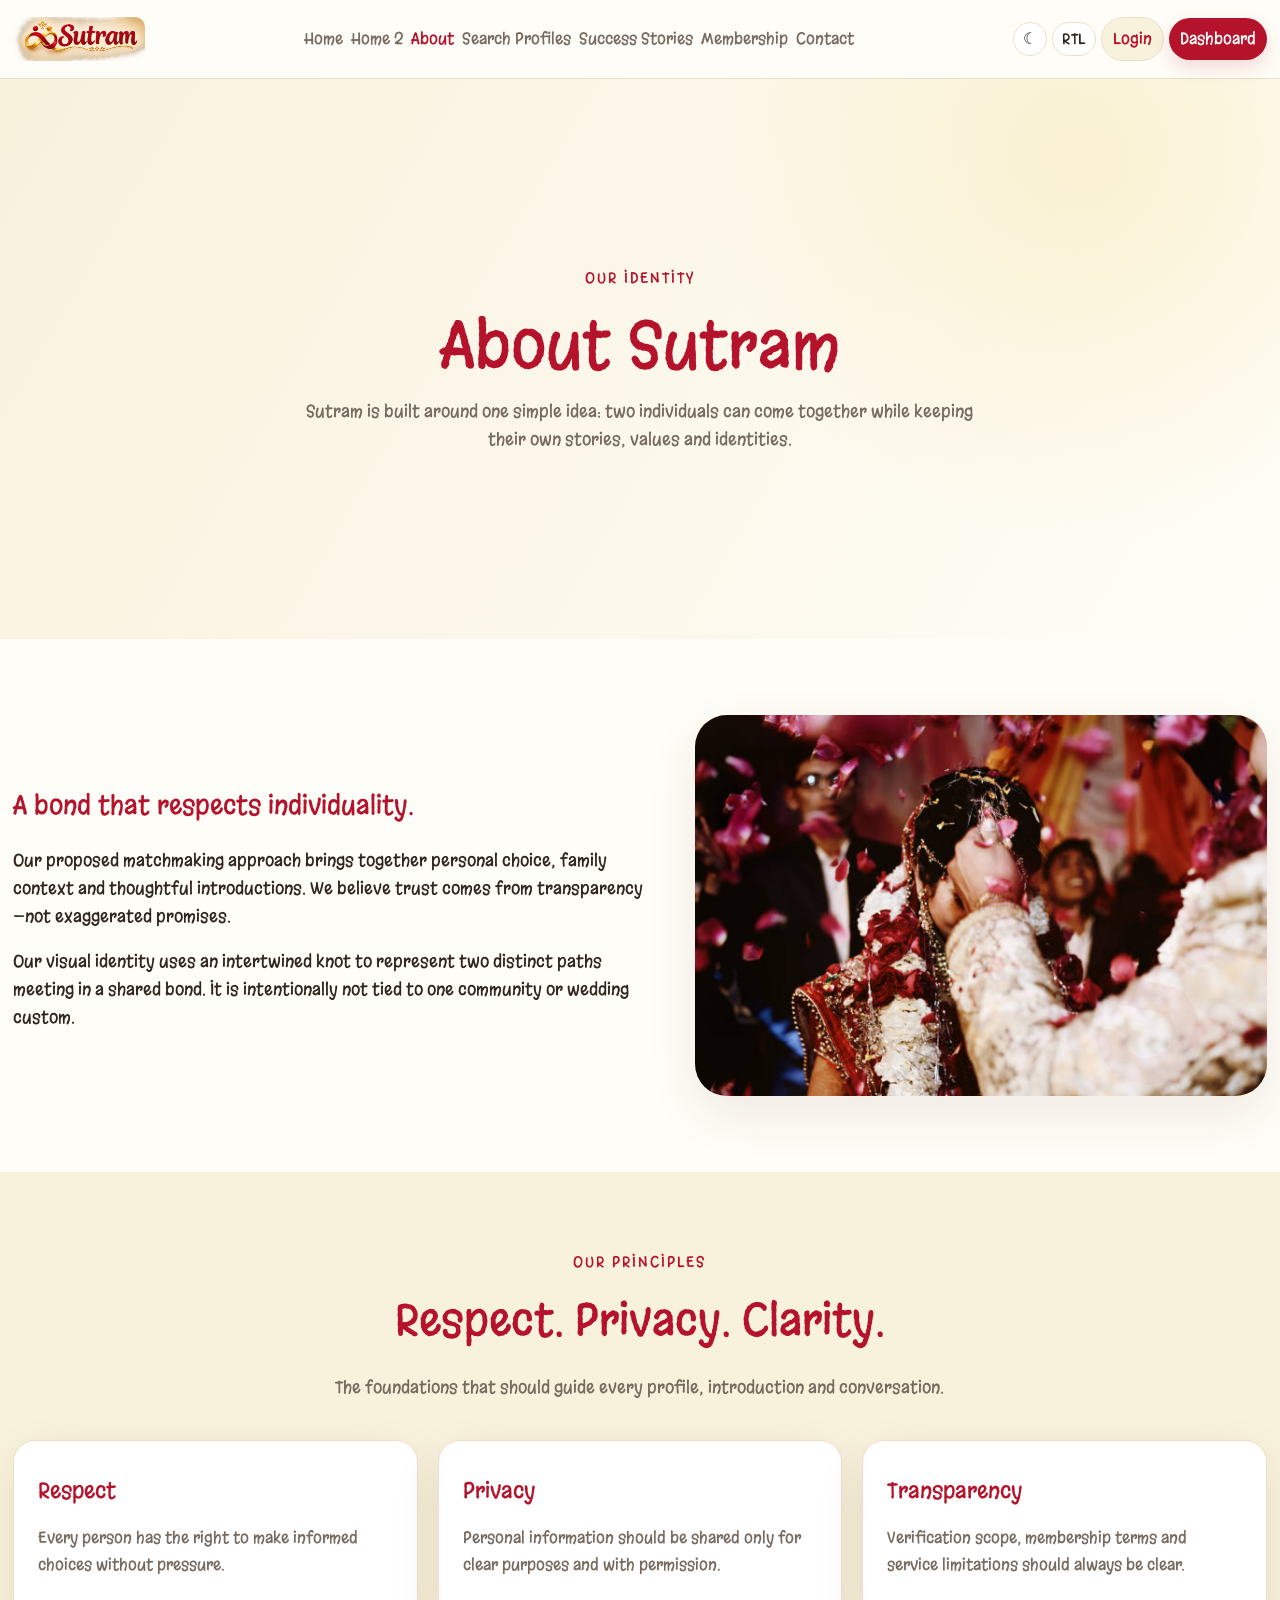
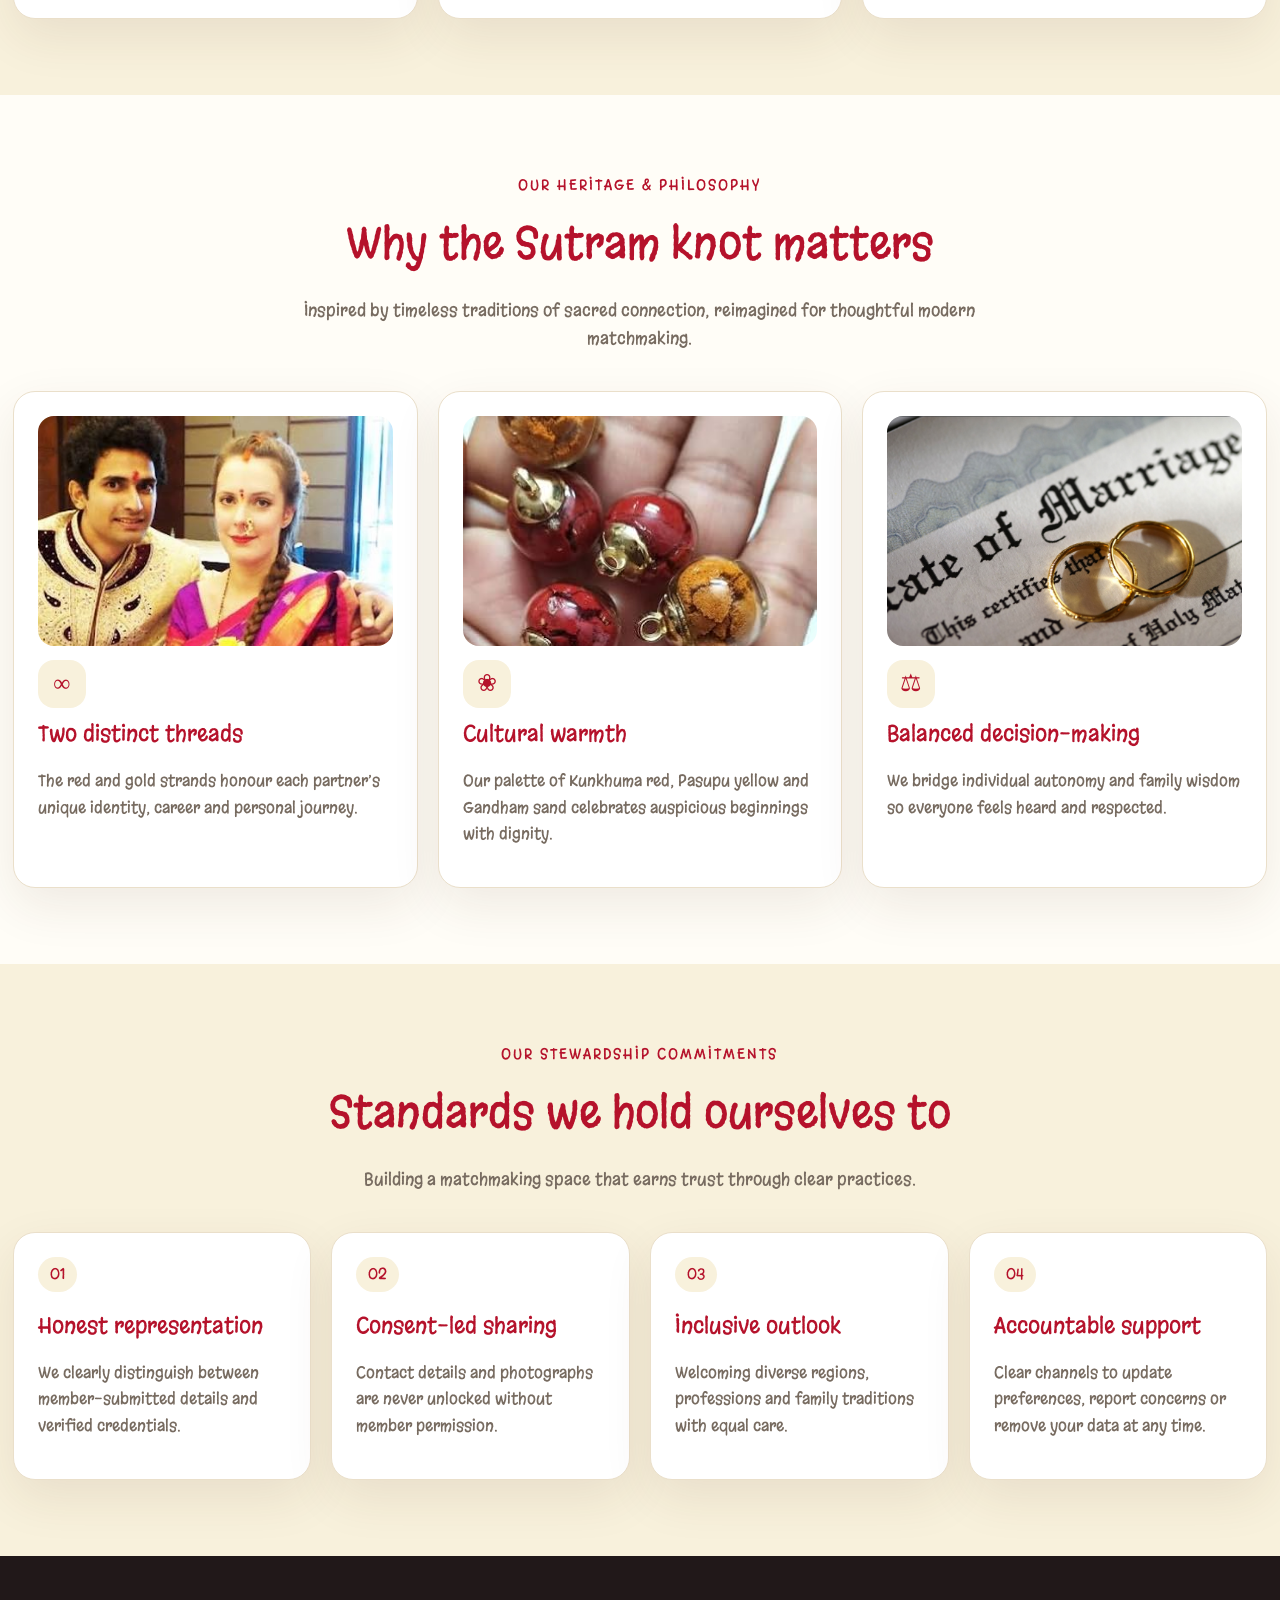
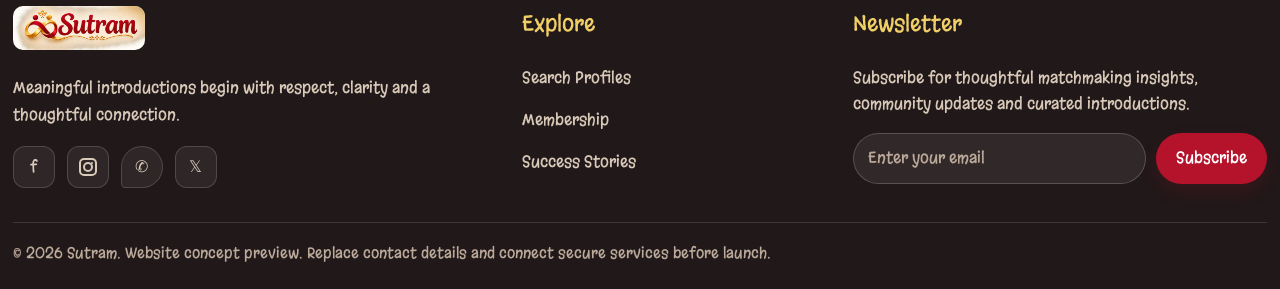
==== commit dfe39297: "secondcommit" ====
--- a/about.html
+++ b/about.html
@@ -1 +1,256 @@
-<!doctype html><html lang="en" dir="ltr"><head><meta charset="utf-8"><meta name="viewport" content="width=device-width, initial-scale=1"><meta name="theme-color" content="#F8F1DC"><meta name="description" content="Sutram — thoughtful matchmaking and meaningful connections."><title>Sutram | about</title><link rel="icon" type="image/png" href="assets/images/sutram-logo.png"><link rel="stylesheet" href="assets/css/style.css"></head><body><div id="app"><header class="site-header"><div class="container nav-wrap"><a class="brand" href="index.html" aria-label="Sutram home"><img src="assets/images/sutram-logo.png" alt="Sutram"></a><nav class="nav-links" id="navLinks"><a class="" href="index.html">Home</a><a class="" href="home-2.html">Home 2</a><a class="" href="search-profiles.html">Search Profiles</a><a class="" href="success-stories.html">Success Stories</a><a class="" href="membership-plans.html">Membership</a><a class="active" href="about.html">About</a><a class="" href="contact.html">Contact</a><div class="mobile-menu-actions"><div class="mobile-menu-toggles"><button class="icon-btn theme-toggle" type="button" aria-label="Toggle theme">☾</button><button class="icon-btn dir-toggle" type="button" aria-label="Toggle text direction">RTL</button></div><div class="mobile-menu-btns"><a class="btn btn-secondary" href="login.html">Login</a><a class="btn btn-primary" href="dashboard.html">Dashboard</a></div></div></nav><div class="nav-actions"><button class="icon-btn theme-toggle" id="themeToggle" type="button" aria-label="Toggle theme">☾</button><button class="icon-btn dir-toggle" id="dirToggle" type="button" aria-label="Toggle text direction">RTL</button><a class="btn btn-secondary" href="login.html">Login</a><a class="btn btn-primary" href="dashboard.html">Dashboard</a><button class="icon-btn menu-toggle" id="menuToggle" type="button" aria-label="Open navigation">☰</button></div></div></header><main><section class="page-hero"><div class="container"><span class="eyebrow">Our identity</span><h1>About Sutram</h1><p>Sutram is built around one simple idea: two individuals can come together while keeping their own stories, values and identities.</p></div></section><section class="section"><div class="container hero-grid"><div><h2 style="color:var(--red);font-weight:400">A bond that respects individuality.</h2><p>Our proposed matchmaking approach brings together personal choice, family context and thoughtful introductions. We believe trust comes from transparency—not exaggerated promises.</p><p>Our visual identity uses an intertwined knot to represent two distinct paths meeting in a shared bond. It is intentionally not tied to one community or wedding custom.</p></div><div class="hero-art"><img src="assets/images/hero.jpg" alt="Sutram universal knot and heritage"></div></div></section><section class="section alt"><div class="container"><div class="section-head"><span class="eyebrow">Our principles</span><h2>Respect. Privacy. Clarity.</h2><p>The foundations that should guide every profile, introduction and conversation.</p></div><div class="grid grid-3"><article class="card"><h3>Respect</h3><p>Every person has the right to make informed choices without pressure.</p></article><article class="card"><h3>Privacy</h3><p>Personal information should be shared only for clear purposes and with permission.</p></article><article class="card"><h3>Transparency</h3><p>Verification scope, membership terms and service limitations should always be clear.</p></article></div></div></section><section class="section"><div class="container"><div class="section-head"><span class="eyebrow">Our heritage & philosophy</span><h2>Why the Sutram knot matters</h2><p>Inspired by timeless traditions of sacred connection, reimagined for thoughtful modern matchmaking.</p></div><div class="grid grid-3"><article class="card"><img class="card-media" src="assets/images/b3.jpg" alt="Two distinct threads"><div class="feature-icon">∞</div><h3>Two distinct threads</h3><p>The red and gold strands honour each partner’s unique identity, career and personal journey.</p></article><article class="card"><img class="card-media" src="assets/images/hero3.avif" alt="Cultural warmth and celebration"><div class="feature-icon">❀</div><h3>Cultural warmth</h3><p>Our palette of Kunkhuma red, Pasupu yellow and Gandham sand celebrates auspicious beginnings with dignity.</p></article><article class="card"><img class="card-media" src="assets/images/fam1.jpeg" alt="Balanced decision-making with family wisdom"><div class="feature-icon">⚖</div><h3>Balanced decision-making</h3><p>We bridge individual autonomy and family wisdom so everyone feels heard and respected.</p></article></div></div></section><section class="section alt"><div class="container"><div class="section-head"><span class="eyebrow">Our stewardship commitments</span><h2>Standards we hold ourselves to</h2><p>Building a matchmaking space that earns trust through clear practices.</p></div><div class="grid grid-4"><article class="card"><span class="step-badge">01</span><h3>Honest representation</h3><p>We clearly distinguish between member-submitted details and verified credentials.</p></article><article class="card"><span class="step-badge">02</span><h3>Consent-led sharing</h3><p>Contact details and photographs are never unlocked without member permission.</p></article><article class="card"><span class="step-badge">03</span><h3>Inclusive outlook</h3><p>Welcoming diverse regions, professions and family traditions with equal care.</p></article><article class="card"><span class="step-badge">04</span><h3>Accountable support</h3><p>Clear channels to update preferences, report concerns or remove your data at any time.</p></article></div></div></section></main><footer class="footer"><div class="container"><div class="footer-grid"><div><a class="brand" href="index.html" aria-label="Sutram home"><img src="assets/images/sutram-logo.png" alt="Sutram"></a><p>Meaningful introductions begin with respect, clarity and a thoughtful connection.</p><div class="footer-socials"><a class="social-icon" href="#facebook" aria-label="Facebook" title="Facebook">f</a><a class="social-icon" href="#instagram" aria-label="Instagram" title="Instagram"><span class="insta-cam"></span></a><a class="social-icon wa-icon" href="#whatsapp" aria-label="WhatsApp" title="WhatsApp">✆</a><a class="social-icon" href="#x" aria-label="X" title="X">𝕏</a></div></div><div><h3>Explore</h3><p><a href="search-profiles.html">Search Profiles</a></p><p><a href="membership-plans.html">Membership</a></p><p><a href="success-stories.html">Success Stories</a></p></div><div><h3>Newsletter</h3><p>Subscribe for thoughtful matchmaking insights, community updates and curated introductions.</p><form class="newsletter-form" id="newsletterForm"><input type="email" name="email" required placeholder="Enter your email" aria-label="Email address"><button class="btn btn-primary" type="submit">Subscribe</button></form></div></div><div class="footer-bottom">© 2026 Sutram. Website concept preview. Replace contact details and connect secure services before launch.</div></div></footer></div><script src="assets/js/site.js"></script></body></html>+<!doctype html>
+<html lang="en" dir="ltr">
+
+<head>
+  <meta charset="utf-8" />
+  <meta name="viewport" content="width=device-width, initial-scale=1" />
+  <meta name="theme-color" content="#F8F1DC" />
+  <meta name="description" content="Sutram — thoughtful matchmaking and meaningful connections." />
+  <title>Sutram | about</title>
+  <link rel="icon" type="image/png" href="assets/images/sutram-logo.png" />
+  <link rel="stylesheet" href="assets/css/style.css" />
+</head>
+
+<body>
+  <div id="app">
+    <header class="site-header">
+      <div class="container nav-wrap">
+        <a class="brand" href="index.html" aria-label="Sutram home"><img src="assets/images/sutram-logo.png"
+            alt="Sutram" /></a>
+        <nav class="nav-links" id="navLinks">
+          <a class="" href="index.html">Home</a><a class="" href="home-2.html">Home 2</a><a class="active"
+            href="about.html">About</a><a class="" href="search-profiles.html">Search Profiles</a><a class=""
+            href="success-stories.html">Success Stories</a><a class="" href="membership-plans.html">Membership</a><a
+            class="" href="contact.html">Contact</a>
+          <div class="mobile-menu-actions">
+            <div class="mobile-menu-toggles">
+              <button class="icon-btn theme-toggle" type="button" aria-label="Toggle theme">
+                ☾</button><button class="icon-btn dir-toggle" type="button" aria-label="Toggle text direction">
+                RTL
+              </button>
+            </div>
+            <div class="mobile-menu-btns">
+              <a class="btn btn-secondary" href="login.html">Login</a><a class="btn btn-primary"
+                href="dashboard.html">Dashboard</a>
+            </div>
+          </div>
+        </nav>
+        <div class="nav-actions">
+          <button class="icon-btn theme-toggle" id="themeToggle" type="button" aria-label="Toggle theme">
+            ☾</button><button class="icon-btn dir-toggle" id="dirToggle" type="button"
+            aria-label="Toggle text direction">
+            RTL</button><a class="btn btn-secondary" href="login.html">Login</a><a class="btn btn-primary"
+            href="dashboard.html">Dashboard</a><button class="icon-btn menu-toggle" id="menuToggle" type="button"
+            aria-label="Open navigation">
+            ☰
+          </button>
+        </div>
+      </div>
+    </header>
+    <main>
+      <section class="page-hero">
+        <div class="container">
+          <span class="eyebrow">Our identity</span>
+          <h1>About Sutram</h1>
+          <p>
+            Sutram is built around one simple idea: two individuals can come
+            together while keeping their own stories, values and identities.
+          </p>
+        </div>
+      </section>
+      <section class="section">
+        <div class="container hero-grid">
+          <div>
+            <h2 style="color: var(--red); font-weight: 400">
+              A bond that respects individuality.
+            </h2>
+            <p>
+              Our proposed matchmaking approach brings together personal
+              choice, family context and thoughtful introductions. We believe
+              trust comes from transparency—not exaggerated promises.
+            </p>
+            <p>
+              Our visual identity uses an intertwined knot to represent two
+              distinct paths meeting in a shared bond. It is intentionally not
+              tied to one community or wedding custom.
+            </p>
+          </div>
+          <div class="hero-art">
+            <img src="assets/images/hero.jpg" alt="Sutram universal knot and heritage" />
+          </div>
+        </div>
+      </section>
+      <section class="section alt">
+        <div class="container">
+          <div class="section-head">
+            <span class="eyebrow">Our principles</span>
+            <h2>Respect. Privacy. Clarity.</h2>
+            <p>
+              The foundations that should guide every profile, introduction
+              and conversation.
+            </p>
+          </div>
+          <div class="grid grid-3">
+            <article class="card">
+              <h3>Respect</h3>
+              <p>
+                Every person has the right to make informed choices without
+                pressure.
+              </p>
+            </article>
+            <article class="card">
+              <h3>Privacy</h3>
+              <p>
+                Personal information should be shared only for clear purposes
+                and with permission.
+              </p>
+            </article>
+            <article class="card">
+              <h3>Transparency</h3>
+              <p>
+                Verification scope, membership terms and service limitations
+                should always be clear.
+              </p>
+            </article>
+          </div>
+        </div>
+      </section>
+      <section class="section">
+        <div class="container">
+          <div class="section-head">
+            <span class="eyebrow">Our heritage & philosophy</span>
+            <h2>Why the Sutram knot matters</h2>
+            <p>
+              Inspired by timeless traditions of sacred connection, reimagined
+              for thoughtful modern matchmaking.
+            </p>
+          </div>
+          <div class="grid grid-3">
+            <article class="card">
+              <img class="card-media" src="assets/images/b5nr.jfif" alt="Two distinct threads"
+                style="object-position: center 15%" />
+              <div class="feature-icon">∞</div>
+              <h3>Two distinct threads</h3>
+              <p>
+                The red and gold strands honour each partner’s unique
+                identity, career and personal journey.
+              </p>
+            </article>
+            <article class="card">
+              <img class="card-media" src="assets/images/hero22.jpg" alt="Cultural warmth and celebration"
+                style="object-position: center 20%" />
+              <div class="feature-icon">❀</div>
+              <h3>Cultural warmth</h3>
+              <p>
+                Our palette of Kunkhuma red, Pasupu yellow and Gandham sand
+                celebrates auspicious beginnings with dignity.
+              </p>
+            </article>
+            <article class="card">
+              <img class="card-media" src="assets/images/hero6.png" alt="Balanced decision-making with family wisdom"
+                style="object-position: center 20%" />
+              <div class="feature-icon">⚖</div>
+              <h3>Balanced decision-making</h3>
+              <p>
+                We bridge individual autonomy and family wisdom so everyone
+                feels heard and respected.
+              </p>
+            </article>
+          </div>
+        </div>
+      </section>
+      <section class="section alt">
+        <div class="container">
+          <div class="section-head">
+            <span class="eyebrow">Our stewardship commitments</span>
+            <h2>Standards we hold ourselves to</h2>
+            <p>
+              Building a matchmaking space that earns trust through clear
+              practices.
+            </p>
+          </div>
+          <div class="grid grid-4">
+            <article class="card">
+              <span class="step-badge">01</span>
+              <h3>Honest representation</h3>
+              <p>
+                We clearly distinguish between member-submitted details and
+                verified credentials.
+              </p>
+            </article>
+            <article class="card">
+              <span class="step-badge">02</span>
+              <h3>Consent-led sharing</h3>
+              <p>
+                Contact details and photographs are never unlocked without
+                member permission.
+              </p>
+            </article>
+            <article class="card">
+              <span class="step-badge">03</span>
+              <h3>Inclusive outlook</h3>
+              <p>
+                Welcoming diverse regions, professions and family traditions
+                with equal care.
+              </p>
+            </article>
+            <article class="card">
+              <span class="step-badge">04</span>
+              <h3>Accountable support</h3>
+              <p>
+                Clear channels to update preferences, report concerns or
+                remove your data at any time.
+              </p>
+            </article>
+          </div>
+        </div>
+      </section>
+    </main>
+    <footer class="footer">
+      <div class="container">
+        <div class="footer-grid">
+          <div>
+            <a class="brand" href="index.html" aria-label="Sutram home"><img src="assets/images/sutram-logo.png"
+                alt="Sutram" /></a>
+            <p>
+              Meaningful introductions begin with respect, clarity and a
+              thoughtful connection.
+            </p>
+            <div class="footer-socials">
+              <a class="social-icon" href="#facebook" aria-label="Facebook" title="Facebook">f</a><a class="social-icon"
+                href="#instagram" aria-label="Instagram" title="Instagram"><span class="insta-cam"></span></a><a
+                class="social-icon wa-icon" href="#whatsapp" aria-label="WhatsApp" title="WhatsApp">✆</a><a
+                class="social-icon" href="#x" aria-label="X" title="X">𝕏</a>
+            </div>
+          </div>
+          <div>
+            <h3>Explore</h3>
+            <p><a href="search-profiles.html">Search Profiles</a></p>
+            <p><a href="membership-plans.html">Membership</a></p>
+            <p><a href="success-stories.html">Success Stories</a></p>
+          </div>
+          <div>
+            <h3>Newsletter</h3>
+            <p>
+              Subscribe for thoughtful matchmaking insights, community updates
+              and curated introductions.
+            </p>
+            <form class="newsletter-form" id="newsletterForm">
+              <input type="email" name="email" required placeholder="Enter your email"
+                aria-label="Email address" /><button class="btn btn-primary" type="submit">
+                Subscribe
+              </button>
+            </form>
+          </div>
+        </div>
+        <div class="footer-bottom">
+          © 2026 Sutram. Website concept preview. Replace contact details and
+          connect secure services before launch.
+        </div>
+      </div>
+    </footer>
+  </div>
+  <script src="assets/js/site.js"></script>
+</body>
+
+</html>
--- a/assets/css/style.css
+++ b/assets/css/style.css
@@ -1,6 +1,1445 @@
-@import url('https://fonts.googleapis.com/css2?family=Margarine&display=swap');
-:root{--red:#B5122B;--yellow:#E6B800;--sand:#C49A6C;--cream:#F8F1DC;--bg:#fffdf7;--surface:#fff;--ink:#30251f;--muted:#776b60;--line:#eadfca;--shadow:0 18px 50px rgba(80,40,20,.09);--radius:22px}*{box-sizing:border-box}html{scroll-behavior:smooth;font-size:18px}body{margin:0;background:var(--bg);color:var(--ink);font-family:'Margarine',cursive;font-size:17px;line-height:1.65;overflow-x:hidden}body.dark{--bg:#171313;--surface:#211b1b;--ink:#f8f1e8;--muted:#c2b3a6;--line:#413331;--cream:#302421;--shadow:0 18px 50px rgba(0,0,0,.25)}a{color:inherit;text-decoration:none}button,input,select,textarea{font:inherit;font-size:16px}button,.btn{border:0;cursor:pointer;display:inline-flex;align-items:center;justify-content:center;gap:8px;padding:9px 15px;border-radius:999px;font-size:16px;white-space:nowrap;transition:.2s}button:hover,.btn:hover{transform:translateY(-2px)}.btn-primary{background:var(--red);color:#fff;box-shadow:0 8px 18px #b5122b25}.btn-primary:hover{background:#8e0d21;color:#fff;box-shadow:0 12px 26px rgba(181,18,43,.4)}.btn-secondary{background:var(--cream);color:var(--red);border:1px solid var(--line)}.btn-secondary:hover{background:var(--red);color:#fff;border-color:var(--red);box-shadow:0 10px 22px rgba(181,18,43,.28)}.btn-ghost{background:var(--surface);color:var(--ink);border:1px solid var(--line)}.btn-ghost:hover{background:var(--cream);color:var(--red);border-color:var(--red);box-shadow:0 10px 22px rgba(181,18,43,.18)}.container{width:min(1320px,96%);margin:auto}.site-header{position:sticky;top:0;z-index:20;background:color-mix(in srgb,var(--bg) 92%,transparent);backdrop-filter:blur(14px);border-bottom:1px solid var(--line)}.nav-wrap{min-height:78px;display:flex;align-items:center;justify-content:space-between;gap:10px}.brand{display:inline-flex;align-items:center;flex-shrink:0}.brand img{width:156px;height:52px;object-fit:contain;border-radius:10px;display:block}body:not(.dark) .site-header .brand img,body:not(.dark) .auth-card .brand img{mix-blend-mode:multiply}.nav-links{display:flex;align-items:center;gap:12px;font-size:16px}.nav-links>a:not(.btn){color:var(--muted);white-space:nowrap;font-size:16px}.nav-links>a:not(.btn):hover,.nav-links>a:not(.btn).active{color:var(--red)}.nav-actions{display:flex;align-items:center;gap:6px;flex-shrink:0}.icon-btn{width:38px;height:38px;padding:0;border:1px solid var(--line);background:var(--surface);color:var(--ink);font-size:16px;flex-shrink:0}.icon-btn:hover{background:var(--red);color:#fff;border-color:var(--red);box-shadow:0 8px 18px rgba(181,18,43,.25)}.dir-toggle{width:auto;min-width:50px;padding:0 12px;font-size:15px;letter-spacing:.5px}.menu-toggle{display:none}.mobile-menu-actions{display:none}.hero,.page-hero{height:560px;min-height:560px;padding:48px 0;display:flex;flex-direction:column;justify-content:center;background:radial-gradient(circle at 85% 15%,#e6b80020,transparent 32%),linear-gradient(120deg,var(--cream),var(--bg))}.hero-grid{display:grid;grid-template-columns:1.05fr .95fr;gap:50px;align-items:center}.eyebrow{color:var(--red);font-size:15px;letter-spacing:2px;text-transform:uppercase}.hero h1{font-size:clamp(38px,5vw,64px);line-height:1.16;margin:16px 0;color:var(--red);font-weight:400}.hero p{color:var(--muted);max-width:590px;font-size:17px}.hero-art{min-height:360px;height:100%;border-radius:32px;background:linear-gradient(145deg,#f5dfaa,#fff8e8 55%,#d7a45d);box-shadow:var(--shadow);overflow:hidden;position:relative}.hero-art img{width:100%;height:100%;object-fit:cover;display:block}.hero-art:after{content:'S';position:absolute;font-size:252px;color:#b5122b0b;right:8%;bottom:-100px;pointer-events:none}.section{padding:76px 0}.section.alt{background:var(--cream)}.section-head{text-align:center;max-width:700px;margin:0 auto 38px}.section-head h2,.page-hero h1{font-size:clamp(30px,4vw,44px);color:var(--red);font-weight:400;margin:8px 0}.section-head p{color:var(--muted);font-size:17px}.grid{display:grid;gap:20px}.grid-3{grid-template-columns:repeat(3,1fr)}.grid-4{grid-template-columns:repeat(4,1fr)}.card{background:var(--surface);border:1px solid var(--line);border-radius:var(--radius);padding:24px;box-shadow:var(--shadow)}.card h3{margin:8px 0;color:var(--red);font-size:22px;font-weight:400}.card p{color:var(--muted);font-size:16px}.feature-icon{width:48px;height:48px;border-radius:16px;background:var(--cream);display:grid;place-items:center;color:var(--red);font-size:24px}.search-panel{background:var(--surface);padding:22px;border:1px solid var(--line);border-radius:20px;box-shadow:var(--shadow);display:grid;grid-template-columns:repeat(4,1fr) auto;gap:12px;margin-top:28px}.field{display:flex;flex-direction:column;gap:6px}.field label{font-size:15px;color:var(--muted)}.field input,.field select,.field textarea{width:100%;padding:12px 14px;border:1px solid var(--line);border-radius:12px;background:var(--bg);color:var(--ink);font-size:16px;outline:none}.field input:focus,.field select:focus,.field textarea:focus{border-color:var(--yellow);box-shadow:0 0 0 3px #e6b80022}.page-hero{text-align:center}.page-hero h1{font-size:clamp(38px,5vw,64px);line-height:1.16;margin:16px 0;color:var(--red);font-weight:400}.page-hero p{max-width:700px;margin:0 auto;color:var(--muted);font-size:17px}.card-media{width:100%;height:190px;object-fit:cover;border-radius:16px;display:block;margin-bottom:14px}.story-photo{height:220px;border-radius:16px;overflow:hidden;margin-bottom:14px;position:relative}.story-photo img{width:100%;height:100%;object-fit:cover;display:block;transition:transform .3s}.card:hover .story-photo img{transform:scale(1.04)}.profile-card{padding:0;overflow:hidden;display:flex;flex-direction:column}.profile-photo{height:250px;background:linear-gradient(135deg,#ead6b2,#f9efdc);overflow:hidden;position:relative;border-radius:20px 20px 0 0}.profile-photo img{width:100%;height:100%;object-fit:cover;display:block;transition:transform .3s}.profile-card:hover .profile-photo img{transform:scale(1.04)}.profile-badge{position:absolute;top:12px;left:12px;padding:4px 12px;border-radius:99px;font-size:13px;font-weight:bold;background:rgba(255,255,255,0.92);box-shadow:0 4px 10px rgba(0,0,0,.15)}.badge-bride{color:var(--red)}.badge-groom{color:#9b7200}body.dark .profile-badge{background:rgba(33,27,27,0.92)}body.dark .badge-groom{color:#f0cf68}.profile-info{padding:18px}.interest-item{display:flex;align-items:center;gap:14px;padding:12px 0;border-bottom:1px solid var(--line)}.interest-avatar{width:56px;height:56px;border-radius:50%;object-fit:cover;flex-shrink:0;border:2px solid var(--line)}.tag{display:inline-block;padding:5px 10px;background:var(--cream);color:var(--red);border-radius:99px;font-size:15px;margin:3px}.plan{position:relative}.plan.popular{border:2px solid var(--yellow);transform:translateY(-8px)}.price{font-size:32px;color:var(--red)}.list{padding:0;list-style:none;color:var(--muted);font-size:16px}.list li{padding:7px 0;border-bottom:1px solid var(--line)}.footer{background:#211819;color:#f8f1dc;padding:50px 0 24px}.footer-grid{display:grid;grid-template-columns:1.6fr 1fr 1.4fr;gap:36px;align-items:start}.footer p,.footer a{color:#d8c9b8;font-size:16px}.footer a:hover{color:#f0cf68}.footer h3{font-weight:400;color:#f0cf68;font-size:22px;margin-top:0}.footer-socials{display:flex;align-items:center;gap:12px;margin-top:18px}.social-icon{width:42px;height:42px;border-radius:12px;border:1px solid #ffffff28;background:#ffffff10;color:#f8f1dc;display:inline-flex;align-items:center;justify-content:center;font-size:18px;transition:.2s}.social-icon:hover{background:var(--red);border-color:var(--red);color:#fff;transform:translateY(-2px)}.insta-cam{width:18px;height:18px;border:2px solid currentColor;border-radius:5px;position:relative;display:inline-block}.insta-cam:before{content:'';position:absolute;width:6px;height:6px;border:2px solid currentColor;border-radius:50%;top:50%;left:50%;transform:translate(-50%,-50%)}.insta-cam:after{content:'';position:absolute;width:2px;height:2px;background:currentColor;border-radius:50%;top:2px;right:2px}.wa-icon{border-radius:50% 50% 50% 10%;font-size:19px}.newsletter-form{display:flex;gap:10px;margin-top:14px;flex-wrap:wrap}.newsletter-form input{flex:1 1 180px;padding:11px 14px;border-radius:999px;border:1px solid #ffffff30;background:#ffffff12;color:#f8f1dc;font-size:16px;outline:none}.newsletter-form input::placeholder{color:#bba99a}.newsletter-form input:focus{border-color:#f0cf68}.newsletter-form .btn{padding:11px 20px;font-size:16px}.step-badge{display:inline-flex;align-items:center;justify-content:center;padding:5px 12px;border-radius:999px;background:var(--cream);color:var(--red);font-size:15px;margin-bottom:8px}.footer-bottom{border-top:1px solid #ffffff20;margin-top:30px;padding-top:18px;color:#bba99a;font-size:15px}.auth-shell{min-height:100vh;display:grid;place-items:center;padding:68px 24px 32px;position:relative;background:radial-gradient(circle at 20% 20%,#e6b80025,transparent 30%),var(--bg)}.auth-card{width:min(460px,100%);padding:34px;background:var(--surface);border:1px solid var(--line);border-radius:26px;box-shadow:var(--shadow)}.auth-card .brand{display:block;text-align:center;margin-bottom:18px}.auth-card .brand img{margin:auto}.auth-card h1{text-align:center;color:var(--red);font-weight:400}.auth-card .field{margin:14px 0}.auth-card .btn{width:100%;margin-top:10px}.pwd-wrap{position:relative;display:flex;align-items:center}.pwd-wrap input{padding-right:48px}.pwd-toggle{position:absolute;right:8px;top:50%;transform:translateY(-50%);width:36px;height:36px;padding:0;border-radius:10px;background:transparent;border:0;color:var(--muted);font-size:16px;cursor:pointer}.pwd-toggle:before{content:'';width:20px;height:20px;display:inline-block;background-color:currentColor;-webkit-mask:no-repeat center/contain url("data:image/svg+xml,%3Csvg xmlns='http://www.w3.org/2000/svg' viewBox='0 0 24 24' fill='none' stroke='black' stroke-width='2' stroke-linecap='round' stroke-linejoin='round'%3E%3Cpath d='M1 12s4-8 11-8 11 8 11 8-4 8-11 8-11-8-11-8z'/%3E%3Ccircle cx='12' cy='12' r='3'/%3E%3C/svg%3E");mask:no-repeat center/contain url("data:image/svg+xml,%3Csvg xmlns='http://www.w3.org/2000/svg' viewBox='0 0 24 24' fill='none' stroke='black' stroke-width='2' stroke-linecap='round' stroke-linejoin='round'%3E%3Cpath d='M1 12s4-8 11-8 11 8 11 8-4 8-11 8-11-8-11-8z'/%3E%3Ccircle cx='12' cy='12' r='3'/%3E%3C/svg%3E")}.pwd-toggle.showing:before{-webkit-mask-image:url("data:image/svg+xml,%3Csvg xmlns='http://www.w3.org/2000/svg' viewBox='0 0 24 24' fill='none' stroke='black' stroke-width='2' stroke-linecap='round' stroke-linejoin='round'%3E%3Cpath d='M17.94 17.94A10.07 10.07 0 0 1 12 20c-7 0-11-8-11-8a18.45 18.45 0 0 1 5.06-5.94M9.9 4.24A9.12 9.12 0 0 1 12 4c7 0 11 8 11 8a18.5 18.5 0 0 1-2.16 3.19m-6.72-1.07a3 3 0 1 1-4.24-4.24'/%3E%3Cline x1='1' y1='1' x2='23' y2='23'/%3E%3C/svg%3E");mask-image:url("data:image/svg+xml,%3Csvg xmlns='http://www.w3.org/2000/svg' viewBox='0 0 24 24' fill='none' stroke='black' stroke-width='2' stroke-linecap='round' stroke-linejoin='round'%3E%3Cpath d='M17.94 17.94A10.07 10.07 0 0 1 12 20c-7 0-11-8-11-8a18.45 18.45 0 0 1 5.06-5.94M9.9 4.24A9.12 9.12 0 0 1 12 4c7 0 11 8 11 8a18.5 18.5 0 0 1-2.16 3.19m-6.72-1.07a3 3 0 1 1-4.24-4.24'/%3E%3Cline x1='1' y1='1' x2='23' y2='23'/%3E%3C/svg%3E")}.pwd-toggle:hover{background:var(--cream);color:var(--red);transform:translateY(-50%)}.auth-divider{display:flex;align-items:center;gap:12px;margin:18px 0 12px;color:var(--muted);font-size:15px}.auth-divider:before,.auth-divider:after{content:'';flex:1;height:1px;background:var(--line)}.oauth-btns{display:grid;grid-template-columns:1fr 1fr;gap:10px}.oauth-btns .btn{margin-top:0;width:100%;font-size:16px;background:var(--surface);border:1px solid var(--line);color:var(--ink)}.oauth-btns .btn:hover{background:var(--red);color:#fff;border-color:var(--red);box-shadow:0 10px 22px rgba(181,18,43,.28)}.google-icon{width:18px;height:18px;display:inline-block;flex-shrink:0;background:no-repeat center/contain url("data:image/svg+xml,%3Csvg xmlns='http://www.w3.org/2000/svg' viewBox='0 0 24 24'%3E%3Cpath fill='%234285F4' d='M22.56 12.25c0-.78-.07-1.53-.2-2.25H12v4.26h5.92c-.26 1.37-1.04 2.53-2.21 3.31v2.77h3.57c2.08-1.92 3.28-4.74 3.28-8.09z'/%3E%3Cpath fill='%2334A853' d='M12 23c2.97 0 5.46-.98 7.28-2.66l-3.57-2.77c-.98.66-2.23 1.06-3.71 1.06-2.86 0-5.29-1.93-6.16-4.53H2.18v2.84C3.99 20.53 7.7 23 12 23z'/%3E%3Cpath fill='%23FBBC05' d='M5.84 14.09c-.22-.66-.35-1.36-.35-2.09s.13-1.43.35-2.09V7.07H2.18C1.43 8.55 1 10.22 1 12s.43 3.45 1.18 4.93l2.85-2.22.81-.62z'/%3E%3Cpath fill='%23EA4335' d='M12 5.38c1.62 0 3.06.56 4.21 1.64l3.15-3.15C17.45 2.09 14.97 1 12 1 7.7 1 3.99 3.47 2.18 7.07l3.66 2.84c.87-2.6 3.3-4.53 6.16-4.53z'/%3E%3C/svg%3E")}.apple-icon{width:18px;height:18px;display:inline-block;flex-shrink:0;background-color:currentColor;-webkit-mask:no-repeat center/contain url("data:image/svg+xml,%3Csvg xmlns='http://www.w3.org/2000/svg' viewBox='0 0 384 512'%3E%3Cpath d='M318.7 268.7c-.2-36.7 16.4-64.4 50-84.8-18.8-26.9-47.2-41.7-84.7-44.6-35.5-2.8-74.3 20.7-88.5 20.7-15 0-49.4-19.7-76.4-19.7C63.3 141.2 4 184.8 4 273.5q0 39.3 14.4 81.2c12.8 36.7 59 126.7 107.2 125.2 25.2-.6 43-17.9 75.8-17.9 31.8 0 48.3 17.9 76.4 17.9 48.6-.7 90.4-82.5 102.6-119.3-65.2-30.7-61.7-90-61.7-91.9zm-56.6-164.2c27.3-32.4 24.8-61.9 24-72.5-24.1 1.4-52 16.4-67.9 34.9-17.5 19.8-27.8 44.3-25.6 71.9 26.1 2 49.9-11.4 69.5-34.3z'/%3E%3C/svg%3E");mask:no-repeat center/contain url("data:image/svg+xml,%3Csvg xmlns='http://www.w3.org/2000/svg' viewBox='0 0 384 512'%3E%3Cpath d='M318.7 268.7c-.2-36.7 16.4-64.4 50-84.8-18.8-26.9-47.2-41.7-84.7-44.6-35.5-2.8-74.3 20.7-88.5 20.7-15 0-49.4-19.7-76.4-19.7C63.3 141.2 4 184.8 4 273.5q0 39.3 14.4 81.2c12.8 36.7 59 126.7 107.2 125.2 25.2-.6 43-17.9 75.8-17.9 31.8 0 48.3 17.9 76.4 17.9 48.6-.7 90.4-82.5 102.6-119.3-65.2-30.7-61.7-90-61.7-91.9zm-56.6-164.2c27.3-32.4 24.8-61.9 24-72.5-24.1 1.4-52 16.4-67.9 34.9-17.5 19.8-27.8 44.3-25.6 71.9 26.1 2 49.9-11.4 69.5-34.3z'/%3E%3C/svg%3E")}html[dir=rtl] .pwd-wrap input{padding-right:14px;padding-left:48px}html[dir=rtl] .pwd-toggle{right:auto;left:8px}.auth-tools{position:absolute;top:16px;right:16px;display:flex;gap:8px;z-index:10}.dashboard{min-height:100vh;display:grid;grid-template-columns:250px 1fr}.sidebar{background:#24191a;color:#f8f1dc;padding:24px 16px;display:flex;flex-direction:column}.sidebar-head{display:flex;align-items:center;justify-content:space-between;gap:12px}.sidebar img{width:180px;height:60px;object-fit:contain;background:#fff8e8;border-radius:12px;padding:2px}.side-links{display:grid;gap:6px;margin-top:28px;font-size:16px}.side-links>a{color:#eadbc9;text-align:start;padding:12px;border-radius:10px;background:transparent;border:0;font-size:16px}.side-links>a.active,.side-links>a:hover{background:#ffffff18;color:#f3d36a}.dash-main{padding:28px;min-width:0}.dash-top{display:flex;justify-content:space-between;align-items:center;gap:16px}.dash-actions{display:flex;align-items:center;gap:8px}.metric{font-size:32px;color:var(--red)}.notice{padding:14px 18px;background:#fff4d5;color:#6e4c00;border:1px solid #e6b80055;border-radius:14px;font-size:16px;margin:18px 0}.empty{padding:32px;text-align:center;border:1px dashed var(--line);border-radius:18px;color:var(--muted);font-size:16px}.success{color:#24734a}.toast{position:fixed;bottom:20px;left:50%;transform:translateX(-50%);background:#24191a;color:white;padding:12px 20px;border-radius:999px;z-index:50;box-shadow:var(--shadow);font-size:16px;display:none}.mobile-nav{display:none}.footer .brand img,body.dark .brand img{background:#fffdf7;padding:0;border-radius:10px}.contact-grid{grid-template-columns:1fr 1.2fr;align-items:start}.dash-grid{grid-template-columns:1.2fr .8fr}html[dir=rtl] body{text-align:right}html[dir=rtl] .side-links>a{text-align:right}
-@media(min-width:1101px) and (max-width:1280px){.container{width:98%}.nav-wrap{gap:8px}.brand img{width:132px;height:44px}.nav-links{gap:8px}.nav-actions{gap:5px}.nav-actions .btn{padding:8px 11px}.icon-btn{width:34px;height:34px}.dir-toggle{min-width:44px;padding:0 8px}}
-@media(max-width:1100px){.nav-links{display:none;position:absolute;top:100%;left:0;right:0;background:var(--surface);padding:20px 4%;flex-direction:column;align-items:stretch;gap:8px;border-bottom:1px solid var(--line);box-shadow:var(--shadow);z-index:30}.nav-links.open{display:flex}.nav-links>a:not(.btn){padding:10px 6px;border-bottom:1px solid var(--line);font-size:17px}.menu-toggle{display:inline-flex}.nav-actions>:not(.menu-toggle){display:none!important}.mobile-menu-actions{display:flex;flex-direction:column;gap:12px;padding-top:10px}.mobile-menu-toggles{display:flex;align-items:center;gap:10px;flex-wrap:wrap}.mobile-menu-btns{display:flex;align-items:center;gap:10px;flex-wrap:wrap}.mobile-menu-btns .btn{flex:1 1 120px;text-align:center;font-size:16px}.hero-grid,.contact-grid,.dash-grid{grid-template-columns:1fr}.hero,.page-hero{height:auto;min-height:460px;padding:56px 0}.hero-art{min-height:280px}.search-panel{grid-template-columns:repeat(2,1fr)}.grid-4{grid-template-columns:repeat(2,1fr)}.dashboard{grid-template-columns:1fr}.sidebar{position:sticky;top:0;z-index:25;padding:14px 4%}.sidebar-sub{display:none}.side-links{display:none;margin-top:14px;padding-top:12px;border-top:1px solid #ffffff20;grid-template-columns:1fr}.side-links.open{display:grid}.side-links .mobile-menu-actions{border-top:1px solid #ffffff20;margin-top:6px;padding-top:12px}.dash-actions{display:none}.dash-main{padding:20px}}
-@media(max-width:600px){.nav-wrap{min-height:68px}.brand img,.sidebar img{width:150px;height:50px}.nav-actions{gap:5px}.icon-btn{width:36px;height:36px;font-size:16px}.dir-toggle{width:auto;min-width:48px;padding:0 10px;font-size:15px}.hero,.page-hero{height:auto;min-height:380px;padding:44px 0}.hero-art{min-height:220px}.hero-art img{height:210px}.search-panel{grid-template-columns:1fr}.grid-3,.grid-4{grid-template-columns:1fr}.section{padding:54px 0}.footer-grid{grid-template-columns:1fr}.plan.popular{transform:none}.dash-top{align-items:flex-start;flex-direction:column}.auth-card{padding:24px}}
-@media(max-width:380px){.container{width:94%}.brand img,.sidebar img{width:132px;height:44px}.mobile-menu-btns{flex-direction:column;align-items:stretch}.mobile-menu-btns .btn{width:100%;flex:none}}
+@import url("https://fonts.googleapis.com/css2?family=Margarine&display=swap");
+:root {
+  --red: #b5122b;
+  --yellow: #e6b800;
+  --sand: #c49a6c;
+  --cream: #f8f1dc;
+  --bg: #fffdf7;
+  --surface: #fff;
+  --ink: #30251f;
+  --muted: #776b60;
+  --line: #eadfca;
+  --shadow: 0 18px 50px rgba(80, 40, 20, 0.09);
+  --radius: 22px;
+}
+
+* {
+  box-sizing: border-box;
+}
+
+html {
+  scroll-behavior: smooth;
+  font-size: 18px;
+}
+
+body {
+  margin: 0;
+  background: var(--bg);
+  color: var(--ink);
+  font-family: "Margarine", cursive;
+  font-size: 17px;
+  line-height: 1.65;
+  overflow-x: hidden;
+}
+
+body.dark {
+  --bg: #171313;
+  --surface: #211b1b;
+  --ink: #f8f1e8;
+  --muted: #c2b3a6;
+  --line: #413331;
+  --cream: #302421;
+  --shadow: 0 18px 50px rgba(0, 0, 0, 0.25);
+}
+
+a {
+  color: inherit;
+  text-decoration: none;
+}
+
+button,
+input,
+select,
+textarea {
+  font: inherit;
+  font-size: 16px;
+}
+
+button,
+.btn {
+  border: 0;
+  cursor: pointer;
+  display: inline-flex;
+  align-items: center;
+  justify-content: center;
+  gap: 8px;
+  padding: 9px 15px;
+  border-radius: 999px;
+  font-size: 16px;
+  white-space: nowrap;
+  transition: 0.2s;
+}
+
+button:hover,
+.btn:hover {
+  transform: translateY(-2px);
+}
+
+.btn-primary {
+  background: var(--red);
+  color: #fff;
+  box-shadow: 0 8px 18px #b5122b25;
+}
+
+.btn-primary:hover {
+  background: #8e0d21;
+  color: #fff;
+  box-shadow: 0 12px 26px rgba(181, 18, 43, 0.4);
+}
+
+.btn-secondary {
+  background: var(--cream);
+  color: var(--red);
+  border: 1px solid var(--line);
+}
+
+.btn-secondary:hover {
+  background: var(--red);
+  color: #fff;
+  border-color: var(--red);
+  box-shadow: 0 10px 22px rgba(181, 18, 43, 0.28);
+}
+
+.btn-ghost {
+  background: var(--surface);
+  color: var(--ink);
+  border: 1px solid var(--line);
+}
+
+.btn-ghost:hover {
+  background: var(--cream);
+  color: var(--red);
+  border-color: var(--red);
+  box-shadow: 0 10px 22px rgba(181, 18, 43, 0.18);
+}
+
+.container {
+  width: min(1320px, 96%);
+  margin: auto;
+}
+
+.site-header {
+  position: sticky;
+  top: 0;
+  z-index: 20;
+  background: color-mix(in srgb, var(--bg) 92%, transparent);
+  backdrop-filter: blur(14px);
+  border-bottom: 1px solid var(--line);
+}
+
+.nav-wrap {
+  min-height: 78px;
+  display: flex;
+  align-items: center;
+  justify-content: space-between;
+  gap: 10px;
+}
+
+.brand {
+  display: inline-flex;
+  align-items: center;
+  flex-shrink: 0;
+}
+
+.brand img {
+  width: 156px;
+  height: 52px;
+  object-fit: contain;
+  border-radius: 10px;
+  display: block;
+}
+
+body:not(.dark) .site-header .brand img,
+body:not(.dark) .auth-card .brand img {
+  mix-blend-mode: multiply;
+}
+
+.nav-links {
+  display: flex;
+  align-items: center;
+  gap: 12px;
+  font-size: 16px;
+}
+
+.nav-links > a:not(.btn) {
+  color: var(--muted);
+  white-space: nowrap;
+  font-size: 16px;
+}
+
+.nav-links > a:not(.btn):hover,
+.nav-links > a:not(.btn).active {
+  color: var(--red);
+}
+
+.nav-actions {
+  display: flex;
+  align-items: center;
+  gap: 6px;
+  flex-shrink: 0;
+}
+
+.icon-btn {
+  width: 38px;
+  height: 38px;
+  padding: 0;
+  border: 1px solid var(--line);
+  background: var(--surface);
+  color: var(--ink);
+  font-size: 16px;
+  flex-shrink: 0;
+}
+
+.icon-btn:hover {
+  background: var(--red);
+  color: #fff;
+  border-color: var(--red);
+  box-shadow: 0 8px 18px rgba(181, 18, 43, 0.25);
+}
+
+.dir-toggle {
+  width: auto;
+  min-width: 50px;
+  padding: 0 12px;
+  font-size: 15px;
+  letter-spacing: 0.5px;
+}
+
+.menu-toggle {
+  display: none;
+}
+
+.mobile-menu-actions {
+  display: none;
+}
+
+.hero,
+.page-hero {
+  height: 560px;
+  min-height: 560px;
+  padding: 48px 0;
+  display: flex;
+  flex-direction: column;
+  justify-content: center;
+  background:
+    radial-gradient(circle at 85% 15%, #e6b80020, transparent 32%),
+    linear-gradient(120deg, var(--cream), var(--bg));
+}
+
+.hero-grid {
+  display: grid;
+  grid-template-columns: 1.05fr 0.95fr;
+  gap: 50px;
+  align-items: center;
+}
+
+.eyebrow {
+  color: var(--red);
+  font-size: 15px;
+  letter-spacing: 2px;
+  text-transform: uppercase;
+}
+
+.hero h1 {
+  font-size: clamp(38px, 5vw, 64px);
+  line-height: 1.16;
+  margin: 16px 0;
+  color: var(--red);
+  font-weight: 400;
+}
+
+.hero p {
+  color: var(--muted);
+  max-width: 590px;
+  font-size: 17px;
+}
+
+.hero-art {
+  min-height: 360px;
+  height: 100%;
+  border-radius: 32px;
+  background: linear-gradient(145deg, #f5dfaa, #fff8e8 55%, #d7a45d);
+  box-shadow: var(--shadow);
+  overflow: hidden;
+  position: relative;
+}
+
+.hero-art img {
+  width: 100%;
+  height: 100%;
+  object-fit: cover;
+  display: block;
+}
+
+.hero-art:after {
+  content: "S";
+  position: absolute;
+  font-size: 252px;
+  color: #b5122b0b;
+  right: 8%;
+  bottom: -100px;
+  pointer-events: none;
+}
+
+.section {
+  padding: 76px 0;
+}
+
+.section.alt {
+  background: var(--cream);
+}
+
+.section-head {
+  text-align: center;
+  max-width: 700px;
+  margin: 0 auto 38px;
+}
+
+.section-head h2,
+.page-hero h1 {
+  font-size: clamp(30px, 4vw, 44px);
+  color: var(--red);
+  font-weight: 400;
+  margin: 8px 0;
+}
+
+.section-head p {
+  color: var(--muted);
+  font-size: 17px;
+}
+
+.grid {
+  display: grid;
+  gap: 20px;
+}
+
+.grid-3 {
+  grid-template-columns: repeat(3, 1fr);
+}
+
+.grid-4 {
+  grid-template-columns: repeat(4, 1fr);
+}
+
+.card {
+  background: var(--surface);
+  border: 1px solid var(--line);
+  border-radius: var(--radius);
+  padding: 24px;
+  box-shadow: var(--shadow);
+}
+
+.card h3 {
+  margin: 8px 0;
+  color: var(--red);
+  font-size: 22px;
+  font-weight: 400;
+}
+
+.card p {
+  color: var(--muted);
+  font-size: 16px;
+}
+
+.feature-icon {
+  width: 48px;
+  height: 48px;
+  border-radius: 16px;
+  background: var(--cream);
+  display: grid;
+  place-items: center;
+  color: var(--red);
+  font-size: 24px;
+}
+
+.search-panel {
+  background: var(--surface);
+  padding: 22px;
+  border: 1px solid var(--line);
+  border-radius: 20px;
+  box-shadow: var(--shadow);
+  display: grid;
+  grid-template-columns: repeat(4, 1fr) auto;
+  gap: 12px;
+  margin-top: 28px;
+}
+
+.field {
+  display: flex;
+  flex-direction: column;
+  gap: 6px;
+}
+
+.field label {
+  font-size: 15px;
+  color: var(--muted);
+}
+
+.field input,
+.field select,
+.field textarea {
+  width: 100%;
+  padding: 12px 14px;
+  border: 1px solid var(--line);
+  border-radius: 12px;
+  background: var(--bg);
+  color: var(--ink);
+  font-size: 16px;
+  outline: none;
+}
+
+.field input:focus,
+.field select:focus,
+.field textarea:focus {
+  border-color: var(--yellow);
+  box-shadow: 0 0 0 3px #e6b80022;
+}
+
+.page-hero {
+  text-align: center;
+}
+
+.page-hero h1 {
+  font-size: clamp(38px, 5vw, 64px);
+  line-height: 1.16;
+  margin: 16px 0;
+  color: var(--red);
+  font-weight: 400;
+}
+
+.page-hero p {
+  max-width: 700px;
+  margin: 0 auto;
+  color: var(--muted);
+  font-size: 17px;
+}
+
+.card-media {
+  width: 100%;
+  height: 230px;
+  object-fit: cover;
+  object-position: center 20%;
+  border-radius: 16px;
+  display: block;
+  margin-bottom: 14px;
+}
+
+.story-photo {
+  height: 240px;
+  border-radius: 16px;
+  overflow: hidden;
+  margin-bottom: 14px;
+  position: relative;
+}
+
+.story-photo img {
+  width: 100%;
+  height: 100%;
+  object-fit: cover;
+  object-position: center 20%;
+  display: block;
+  transition: transform 0.3s;
+}
+
+.card:hover .story-photo img {
+  transform: scale(1.04);
+}
+
+.profile-card {
+  padding: 0;
+  overflow: hidden;
+  display: flex;
+  flex-direction: column;
+}
+
+.profile-photo {
+  height: 250px;
+  background: linear-gradient(135deg, #ead6b2, #f9efdc);
+  overflow: hidden;
+  position: relative;
+  border-radius: 20px 20px 0 0;
+}
+
+.profile-photo img {
+  width: 100%;
+  height: 100%;
+  object-fit: cover;
+  object-position: center 20%;
+  display: block;
+  transition: transform 0.3s;
+}
+
+.profile-card:hover .profile-photo img {
+  transform: scale(1.04);
+}
+
+.profile-badge {
+  position: absolute;
+  top: 12px;
+  left: 12px;
+  padding: 4px 12px;
+  border-radius: 99px;
+  font-size: 13px;
+  font-weight: bold;
+  background: rgba(255, 255, 255, 0.92);
+  box-shadow: 0 4px 10px rgba(0, 0, 0, 0.15);
+}
+
+.badge-bride {
+  color: var(--red);
+}
+
+.badge-groom {
+  color: #9b7200;
+}
+
+body.dark .profile-badge {
+  background: rgba(33, 27, 27, 0.92);
+}
+
+body.dark .badge-groom {
+  color: #f0cf68;
+}
+
+.profile-info {
+  padding: 18px;
+}
+
+.interest-item {
+  display: flex;
+  align-items: center;
+  gap: 14px;
+  padding: 12px 0;
+  border-bottom: 1px solid var(--line);
+}
+
+.interest-avatar {
+  width: 56px;
+  height: 56px;
+  border-radius: 50%;
+  object-fit: cover;
+  flex-shrink: 0;
+  border: 2px solid var(--line);
+}
+
+.tag {
+  display: inline-block;
+  padding: 5px 10px;
+  background: var(--cream);
+  color: var(--red);
+  border-radius: 99px;
+  font-size: 15px;
+  margin: 3px;
+}
+
+.plan {
+  position: relative;
+  display: flex;
+  flex-direction: column;
+}
+
+.plan.popular {
+  border: 2px solid var(--yellow);
+  transform: none;
+}
+
+.plan .card-media {
+  margin-bottom: 12px;
+}
+
+.plan .eyebrow {
+  margin-top: 4px;
+  margin-bottom: 6px;
+  display: block;
+}
+
+.plan h3 {
+  margin: 4px 0 6px;
+}
+
+.plan .price {
+  margin-bottom: 6px;
+}
+
+.plan p {
+  min-height: 48px;
+  margin-bottom: 12px;
+}
+
+.plan .list {
+  flex-grow: 1;
+  margin-bottom: 20px;
+}
+
+.plan .btn {
+  margin-top: auto;
+}
+
+.price {
+  font-size: 32px;
+  color: var(--red);
+}
+
+.list {
+  padding: 0;
+  list-style: none;
+  color: var(--muted);
+  font-size: 16px;
+}
+
+.list li {
+  padding: 7px 0;
+  border-bottom: 1px solid var(--line);
+}
+
+.footer {
+  background: #211819;
+  color: #f8f1dc;
+  padding: 50px 0 24px;
+}
+
+.footer-grid {
+  display: grid;
+  grid-template-columns: 1.6fr 1fr 1.4fr;
+  gap: 36px;
+  align-items: start;
+}
+
+.footer p,
+.footer a {
+  color: #d8c9b8;
+  font-size: 16px;
+}
+
+.footer a:hover {
+  color: #f0cf68;
+}
+
+.footer h3 {
+  font-weight: 400;
+  color: #f0cf68;
+  font-size: 22px;
+  margin-top: 0;
+}
+
+.footer-socials {
+  display: flex;
+  align-items: center;
+  gap: 12px;
+  margin-top: 18px;
+}
+
+.social-icon {
+  width: 42px;
+  height: 42px;
+  border-radius: 12px;
+  border: 1px solid #ffffff28;
+  background: #ffffff10;
+  color: #f8f1dc;
+  display: inline-flex;
+  align-items: center;
+  justify-content: center;
+  font-size: 18px;
+  transition: 0.2s;
+}
+
+.social-icon:hover {
+  background: var(--red);
+  border-color: var(--red);
+  color: #fff;
+  transform: translateY(-2px);
+}
+
+.insta-cam {
+  width: 18px;
+  height: 18px;
+  border: 2px solid currentColor;
+  border-radius: 5px;
+  position: relative;
+  display: inline-block;
+}
+
+.insta-cam:before {
+  content: "";
+  position: absolute;
+  width: 6px;
+  height: 6px;
+  border: 2px solid currentColor;
+  border-radius: 50%;
+  top: 50%;
+  left: 50%;
+  transform: translate(-50%, -50%);
+}
+
+.insta-cam:after {
+  content: "";
+  position: absolute;
+  width: 2px;
+  height: 2px;
+  background: currentColor;
+  border-radius: 50%;
+  top: 2px;
+  right: 2px;
+}
+
+.wa-icon {
+  border-radius: 50% 50% 50% 10%;
+  font-size: 19px;
+}
+
+.newsletter-form {
+  display: flex;
+  gap: 10px;
+  margin-top: 14px;
+  flex-wrap: wrap;
+}
+
+.newsletter-form input {
+  flex: 1 1 180px;
+  padding: 11px 14px;
+  border-radius: 999px;
+  border: 1px solid #ffffff30;
+  background: #ffffff12;
+  color: #f8f1dc;
+  font-size: 16px;
+  outline: none;
+}
+
+.newsletter-form input::placeholder {
+  color: #bba99a;
+}
+
+.newsletter-form input:focus {
+  border-color: #f0cf68;
+}
+
+.newsletter-form .btn {
+  padding: 11px 20px;
+  font-size: 16px;
+}
+
+.step-badge {
+  display: inline-flex;
+  align-items: center;
+  justify-content: center;
+  padding: 5px 12px;
+  border-radius: 999px;
+  background: var(--cream);
+  color: var(--red);
+  font-size: 15px;
+  margin-bottom: 8px;
+}
+
+.footer-bottom {
+  border-top: 1px solid #ffffff20;
+  margin-top: 30px;
+  padding-top: 18px;
+  color: #bba99a;
+  font-size: 15px;
+}
+
+.auth-shell {
+  min-height: 100vh;
+  display: grid;
+  place-items: center;
+  padding: 68px 24px 32px;
+  position: relative;
+  background:
+    radial-gradient(circle at 20% 20%, #e6b80025, transparent 30%), var(--bg);
+}
+
+.auth-card {
+  width: min(460px, 100%);
+  padding: 34px;
+  background: var(--surface);
+  border: 1px solid var(--line);
+  border-radius: 26px;
+  box-shadow: var(--shadow);
+}
+
+.auth-card .brand {
+  display: block;
+  text-align: center;
+  margin-bottom: 18px;
+}
+
+.auth-card .brand img {
+  margin: auto;
+}
+
+.auth-card h1 {
+  text-align: center;
+  color: var(--red);
+  font-weight: 400;
+}
+
+.auth-card .field {
+  margin: 14px 0;
+}
+
+.auth-card .btn {
+  width: 100%;
+  margin-top: 10px;
+}
+
+.pwd-wrap {
+  position: relative;
+  display: flex;
+  align-items: center;
+}
+
+.pwd-wrap input {
+  padding-right: 48px;
+}
+
+.pwd-toggle {
+  position: absolute;
+  right: 8px;
+  top: 50%;
+  transform: translateY(-50%);
+  width: 36px;
+  height: 36px;
+  padding: 0;
+  border-radius: 10px;
+  background: transparent;
+  border: 0;
+  color: var(--muted);
+  font-size: 16px;
+  cursor: pointer;
+}
+
+.pwd-toggle:before {
+  content: "";
+  width: 20px;
+  height: 20px;
+  display: inline-block;
+  background-color: currentColor;
+  -webkit-mask: no-repeat center/contain
+    url("data:image/svg+xml,%3Csvg xmlns='http://www.w3.org/2000/svg' viewBox='0 0 24 24' fill='none' stroke='black' stroke-width='2' stroke-linecap='round' stroke-linejoin='round'%3E%3Cpath d='M1 12s4-8 11-8 11 8 11 8-4 8-11 8-11-8-11-8z'/%3E%3Ccircle cx='12' cy='12' r='3'/%3E%3C/svg%3E");
+  mask: no-repeat center/contain
+    url("data:image/svg+xml,%3Csvg xmlns='http://www.w3.org/2000/svg' viewBox='0 0 24 24' fill='none' stroke='black' stroke-width='2' stroke-linecap='round' stroke-linejoin='round'%3E%3Cpath d='M1 12s4-8 11-8 11 8 11 8-4 8-11 8-11-8-11-8z'/%3E%3Ccircle cx='12' cy='12' r='3'/%3E%3C/svg%3E");
+}
+
+.pwd-toggle.showing:before {
+  -webkit-mask-image: url("data:image/svg+xml,%3Csvg xmlns='http://www.w3.org/2000/svg' viewBox='0 0 24 24' fill='none' stroke='black' stroke-width='2' stroke-linecap='round' stroke-linejoin='round'%3E%3Cpath d='M17.94 17.94A10.07 10.07 0 0 1 12 20c-7 0-11-8-11-8a18.45 18.45 0 0 1 5.06-5.94M9.9 4.24A9.12 9.12 0 0 1 12 4c7 0 11 8 11 8a18.5 18.5 0 0 1-2.16 3.19m-6.72-1.07a3 3 0 1 1-4.24-4.24'/%3E%3Cline x1='1' y1='1' x2='23' y2='23'/%3E%3C/svg%3E");
+  mask-image: url("data:image/svg+xml,%3Csvg xmlns='http://www.w3.org/2000/svg' viewBox='0 0 24 24' fill='none' stroke='black' stroke-width='2' stroke-linecap='round' stroke-linejoin='round'%3E%3Cpath d='M17.94 17.94A10.07 10.07 0 0 1 12 20c-7 0-11-8-11-8a18.45 18.45 0 0 1 5.06-5.94M9.9 4.24A9.12 9.12 0 0 1 12 4c7 0 11 8 11 8a18.5 18.5 0 0 1-2.16 3.19m-6.72-1.07a3 3 0 1 1-4.24-4.24'/%3E%3Cline x1='1' y1='1' x2='23' y2='23'/%3E%3C/svg%3E");
+}
+
+.pwd-toggle:hover {
+  background: var(--cream);
+  color: var(--red);
+  transform: translateY(-50%);
+}
+
+.auth-divider {
+  display: flex;
+  align-items: center;
+  gap: 12px;
+  margin: 18px 0 12px;
+  color: var(--muted);
+  font-size: 15px;
+}
+
+.auth-divider:before,
+.auth-divider:after {
+  content: "";
+  flex: 1;
+  height: 1px;
+  background: var(--line);
+}
+
+.oauth-btns {
+  display: grid;
+  grid-template-columns: 1fr 1fr;
+  gap: 10px;
+}
+
+.oauth-btns .btn {
+  margin-top: 0;
+  width: 100%;
+  font-size: 16px;
+  background: var(--surface);
+  border: 1px solid var(--line);
+  color: var(--ink);
+}
+
+.oauth-btns .btn:hover {
+  background: var(--red);
+  color: #fff;
+  border-color: var(--red);
+  box-shadow: 0 10px 22px rgba(181, 18, 43, 0.28);
+}
+
+.google-icon {
+  width: 18px;
+  height: 18px;
+  display: inline-block;
+  flex-shrink: 0;
+  background: no-repeat center/contain
+    url("data:image/svg+xml,%3Csvg xmlns='http://www.w3.org/2000/svg' viewBox='0 0 24 24'%3E%3Cpath fill='%234285F4' d='M22.56 12.25c0-.78-.07-1.53-.2-2.25H12v4.26h5.92c-.26 1.37-1.04 2.53-2.21 3.31v2.77h3.57c2.08-1.92 3.28-4.74 3.28-8.09z'/%3E%3Cpath fill='%2334A853' d='M12 23c2.97 0 5.46-.98 7.28-2.66l-3.57-2.77c-.98.66-2.23 1.06-3.71 1.06-2.86 0-5.29-1.93-6.16-4.53H2.18v2.84C3.99 20.53 7.7 23 12 23z'/%3E%3Cpath fill='%23FBBC05' d='M5.84 14.09c-.22-.66-.35-1.36-.35-2.09s.13-1.43.35-2.09V7.07H2.18C1.43 8.55 1 10.22 1 12s.43 3.45 1.18 4.93l2.85-2.22.81-.62z'/%3E%3Cpath fill='%23EA4335' d='M12 5.38c1.62 0 3.06.56 4.21 1.64l3.15-3.15C17.45 2.09 14.97 1 12 1 7.7 1 3.99 3.47 2.18 7.07l3.66 2.84c.87-2.6 3.3-4.53 6.16-4.53z'/%3E%3C/svg%3E");
+}
+
+.apple-icon {
+  width: 18px;
+  height: 18px;
+  display: inline-block;
+  flex-shrink: 0;
+  background-color: currentColor;
+  -webkit-mask: no-repeat center/contain
+    url("data:image/svg+xml,%3Csvg xmlns='http://www.w3.org/2000/svg' viewBox='0 0 384 512'%3E%3Cpath d='M318.7 268.7c-.2-36.7 16.4-64.4 50-84.8-18.8-26.9-47.2-41.7-84.7-44.6-35.5-2.8-74.3 20.7-88.5 20.7-15 0-49.4-19.7-76.4-19.7C63.3 141.2 4 184.8 4 273.5q0 39.3 14.4 81.2c12.8 36.7 59 126.7 107.2 125.2 25.2-.6 43-17.9 75.8-17.9 31.8 0 48.3 17.9 76.4 17.9 48.6-.7 90.4-82.5 102.6-119.3-65.2-30.7-61.7-90-61.7-91.9zm-56.6-164.2c27.3-32.4 24.8-61.9 24-72.5-24.1 1.4-52 16.4-67.9 34.9-17.5 19.8-27.8 44.3-25.6 71.9 26.1 2 49.9-11.4 69.5-34.3z'/%3E%3C/svg%3E");
+  mask: no-repeat center/contain
+    url("data:image/svg+xml,%3Csvg xmlns='http://www.w3.org/2000/svg' viewBox='0 0 384 512'%3E%3Cpath d='M318.7 268.7c-.2-36.7 16.4-64.4 50-84.8-18.8-26.9-47.2-41.7-84.7-44.6-35.5-2.8-74.3 20.7-88.5 20.7-15 0-49.4-19.7-76.4-19.7C63.3 141.2 4 184.8 4 273.5q0 39.3 14.4 81.2c12.8 36.7 59 126.7 107.2 125.2 25.2-.6 43-17.9 75.8-17.9 31.8 0 48.3 17.9 76.4 17.9 48.6-.7 90.4-82.5 102.6-119.3-65.2-30.7-61.7-90-61.7-91.9zm-56.6-164.2c27.3-32.4 24.8-61.9 24-72.5-24.1 1.4-52 16.4-67.9 34.9-17.5 19.8-27.8 44.3-25.6 71.9 26.1 2 49.9-11.4 69.5-34.3z'/%3E%3C/svg%3E");
+}
+
+html[dir="rtl"] .pwd-wrap input {
+  padding-right: 14px;
+  padding-left: 48px;
+}
+
+html[dir="rtl"] .pwd-toggle {
+  right: auto;
+  left: 8px;
+}
+
+.auth-tools {
+  position: absolute;
+  top: 16px;
+  right: 16px;
+  display: flex;
+  gap: 8px;
+  z-index: 10;
+}
+
+.dashboard {
+  min-height: 100vh;
+  display: grid;
+  grid-template-columns: 250px 1fr;
+}
+
+.sidebar {
+  background: #24191a;
+  color: #f8f1dc;
+  padding: 24px 16px;
+  display: flex;
+  flex-direction: column;
+}
+
+.sidebar-head {
+  display: flex;
+  align-items: center;
+  justify-content: space-between;
+  gap: 12px;
+}
+
+.sidebar img {
+  width: 180px;
+  height: 60px;
+  object-fit: contain;
+  background: #fff8e8;
+  border-radius: 12px;
+  padding: 2px;
+}
+
+.side-links {
+  display: grid;
+  gap: 6px;
+  margin-top: 28px;
+  font-size: 16px;
+}
+
+.side-links > a {
+  color: #eadbc9;
+  text-align: start;
+  padding: 12px;
+  border-radius: 10px;
+  background: transparent;
+  border: 0;
+  font-size: 16px;
+}
+
+.side-links > a.active,
+.side-links > a:hover {
+  background: #ffffff18;
+  color: #f3d36a;
+}
+
+.dash-main {
+  padding: 28px;
+  min-width: 0;
+}
+
+.dash-top {
+  display: flex;
+  justify-content: space-between;
+  align-items: center;
+  gap: 16px;
+}
+
+.dash-actions {
+  display: flex;
+  align-items: center;
+  gap: 8px;
+}
+
+.metric {
+  font-size: 32px;
+  color: var(--red);
+}
+
+.notice {
+  padding: 14px 18px;
+  background: #fff4d5;
+  color: #6e4c00;
+  border: 1px solid #e6b80055;
+  border-radius: 14px;
+  font-size: 16px;
+  margin: 18px 0;
+}
+
+.empty {
+  padding: 32px;
+  text-align: center;
+  border: 1px dashed var(--line);
+  border-radius: 18px;
+  color: var(--muted);
+  font-size: 16px;
+}
+
+.success {
+  color: #24734a;
+}
+
+.toast {
+  position: fixed;
+  bottom: 20px;
+  left: 50%;
+  transform: translateX(-50%);
+  background: #24191a;
+  color: white;
+  padding: 12px 20px;
+  border-radius: 999px;
+  z-index: 50;
+  box-shadow: var(--shadow);
+  font-size: 16px;
+  display: none;
+}
+
+.mobile-nav {
+  display: none;
+}
+
+.footer .brand img,
+body.dark .brand img {
+  background: #fffdf7;
+  padding: 0;
+  border-radius: 10px;
+}
+
+.contact-grid {
+  grid-template-columns: 1fr 1.2fr;
+  align-items: start;
+}
+
+.map-wrap {
+  background: var(--surface);
+  border: 1px solid var(--line);
+  border-radius: var(--radius);
+  box-shadow: var(--shadow);
+  overflow: hidden;
+}
+
+.map-wrap iframe {
+  width: 100%;
+  height: 420px;
+  border: 0;
+  display: block;
+}
+
+.map-details {
+  padding: 24px 28px;
+  display: grid;
+  grid-template-columns: 1fr 1fr 1fr auto;
+  gap: 24px;
+  align-items: center;
+  border-top: 1px solid var(--line);
+}
+
+.map-details h4 {
+  margin: 0 0 6px;
+  color: var(--red);
+  font-size: 17px;
+  font-weight: 400;
+}
+
+.map-details p {
+  margin: 0;
+  color: var(--muted);
+  font-size: 15px;
+  line-height: 1.5;
+}
+
+.map-action {
+  display: flex;
+  align-items: center;
+}
+
+.dash-grid {
+  grid-template-columns: 1.2fr 0.8fr;
+}
+
+html[dir="rtl"] body {
+  text-align: right;
+}
+
+html[dir="rtl"] .side-links > a {
+  text-align: right;
+}
+
+@media (min-width: 1101px) and (max-width: 1280px) {
+  .container {
+    width: 98%;
+  }
+
+  .nav-wrap {
+    gap: 8px;
+  }
+
+  .brand img {
+    width: 132px;
+    height: 44px;
+  }
+
+  .nav-links {
+    gap: 8px;
+  }
+
+  .nav-actions {
+    gap: 5px;
+  }
+
+  .nav-actions .btn {
+    padding: 8px 11px;
+  }
+
+  .icon-btn {
+    width: 34px;
+    height: 34px;
+  }
+
+  .dir-toggle {
+    min-width: 44px;
+    padding: 0 8px;
+  }
+}
+
+@media (max-width: 1100px) {
+  .nav-links {
+    display: none;
+    position: absolute;
+    top: 100%;
+    left: 0;
+    right: 0;
+    background: var(--surface);
+    padding: 20px 4%;
+    flex-direction: column;
+    align-items: stretch;
+    gap: 8px;
+    border-bottom: 1px solid var(--line);
+    box-shadow: var(--shadow);
+    z-index: 30;
+  }
+
+  .nav-links.open {
+    display: flex;
+  }
+
+  .nav-links > a:not(.btn) {
+    padding: 10px 6px;
+    border-bottom: 1px solid var(--line);
+    font-size: 17px;
+  }
+
+  .menu-toggle {
+    display: inline-flex;
+  }
+
+  .nav-actions > :not(.menu-toggle) {
+    display: none !important;
+  }
+
+  .mobile-menu-actions {
+    display: flex;
+    flex-direction: column;
+    gap: 12px;
+    padding-top: 10px;
+  }
+
+  .mobile-menu-toggles {
+    display: flex;
+    align-items: center;
+    gap: 10px;
+    flex-wrap: wrap;
+  }
+
+  .mobile-menu-btns {
+    display: flex;
+    align-items: center;
+    gap: 10px;
+    flex-wrap: wrap;
+  }
+
+  .mobile-menu-btns .btn {
+    flex: 1 1 120px;
+    text-align: center;
+    font-size: 16px;
+  }
+
+  .hero-grid,
+  .contact-grid,
+  .dash-grid {
+    grid-template-columns: 1fr;
+  }
+
+  .map-details {
+    grid-template-columns: repeat(2, 1fr);
+  }
+
+  .hero,
+  .page-hero {
+    height: auto;
+    min-height: 460px;
+    padding: 56px 0;
+  }
+
+  .hero-art {
+    min-height: 280px;
+  }
+
+  .search-panel {
+    grid-template-columns: repeat(2, 1fr);
+  }
+
+  .grid-4 {
+    grid-template-columns: repeat(2, 1fr);
+  }
+
+  .dashboard {
+    grid-template-columns: 1fr;
+  }
+
+  .sidebar {
+    position: sticky;
+    top: 0;
+    z-index: 25;
+    padding: 14px 4%;
+  }
+
+  .sidebar-sub {
+    display: none;
+  }
+
+  .side-links {
+    display: none;
+    margin-top: 14px;
+    padding-top: 12px;
+    border-top: 1px solid #ffffff20;
+    grid-template-columns: 1fr;
+  }
+
+  .side-links.open {
+    display: grid;
+  }
+
+  .side-links .mobile-menu-actions {
+    border-top: 1px solid #ffffff20;
+    margin-top: 6px;
+    padding-top: 12px;
+  }
+
+  .dash-actions {
+    display: none;
+  }
+
+  .dash-main {
+    padding: 20px;
+  }
+}
+
+@media (max-width: 600px) {
+  .nav-wrap {
+    min-height: 68px;
+  }
+
+  .brand img,
+  .sidebar img {
+    width: 150px;
+    height: 50px;
+  }
+
+  .nav-actions {
+    gap: 5px;
+  }
+
+  .icon-btn {
+    width: 36px;
+    height: 36px;
+    font-size: 16px;
+  }
+
+  .dir-toggle {
+    width: auto;
+    min-width: 48px;
+    padding: 0 10px;
+    font-size: 15px;
+  }
+
+  .hero,
+  .page-hero {
+    height: auto;
+    min-height: 380px;
+    padding: 44px 0;
+  }
+
+  .hero-art {
+    min-height: 220px;
+  }
+
+  .hero-art img {
+    height: 210px;
+  }
+
+  .search-panel {
+    grid-template-columns: 1fr;
+  }
+
+  .grid-3,
+  .grid-4 {
+    grid-template-columns: 1fr;
+  }
+
+  .section {
+    padding: 54px 0;
+  }
+
+  .map-wrap iframe {
+    height: 300px;
+  }
+
+  .map-details {
+    grid-template-columns: 1fr;
+    padding: 20px;
+    gap: 16px;
+  }
+
+  .map-action .btn {
+    width: 100%;
+  }
+
+  .footer-grid {
+    grid-template-columns: 1fr;
+  }
+
+  .plan.popular {
+    transform: none;
+  }
+
+  .dash-top {
+    align-items: flex-start;
+    flex-direction: column;
+  }
+
+  .auth-card {
+    padding: 24px;
+  }
+}
+
+@media (max-width: 380px) {
+  .container {
+    width: 94%;
+  }
+
+  .brand img,
+  .sidebar img {
+    width: 132px;
+    height: 44px;
+  }
+
+  .mobile-menu-btns {
+    flex-direction: column;
+    align-items: stretch;
+  }
+
+  .mobile-menu-btns .btn {
+    width: 100%;
+    flex: none;
+  }
+}
+
+img[src*="b12.jpg"] {
+  object-position: center 8% !important;
+}
+
+img[src*="b1222.jpg"] {
+  object-position: center 10% !important;
+}
+
+img[src*="b14.jpg"] {
+  object-position: center 12% !important;
+}
+
+img[src*="b33.jpg"] {
+  object-position: center 15% !important;
+}
+
+img[src*="b17.jpg"] {
+  object-position: center 12% !important;
+}
+
+img[src*="b4.jpg"] {
+  object-position: center 20% !important;
+}
+
+img[src*="b1313.jpg"] {
+  object-position: center 15% !important;
+}
+
+img[src*="b3.jpg"] {
+  object-position: center 15% !important;
+}
+
+img[src*="hero4.jpg"] {
+  object-position: center 30% !important;
+}
+
+img[src*="fam1.jpeg"] {
+  object-position: center 20% !important;
+}
+
+img[src*="fam11.jfif"] {
+  object-position: center 15% !important;
+}
+
+img[src*="fam12.jfif"] {
+  object-position: center 15% !important;
+}
+
+img[src*="fam23.jfif"] {
+  object-position: center 15% !important;
+}
+
+img[src*="g10.jpg"]:not(.interest-avatar) {
+  object-position: center 45% !important;
+}
+
+img[src*="m7.jpg"]:not(.interest-avatar) {
+  object-position: center 25% !important;
+}
+img[src*="b5nr.jfif"] {
+  object-position: center 15% !important;
+}
+img[src*="b6nri.jpg"] {
+  object-position: center 20% !important;
+}
+img[src*="b22.jfif"] {
+  object-position: center 50% !important;
+}
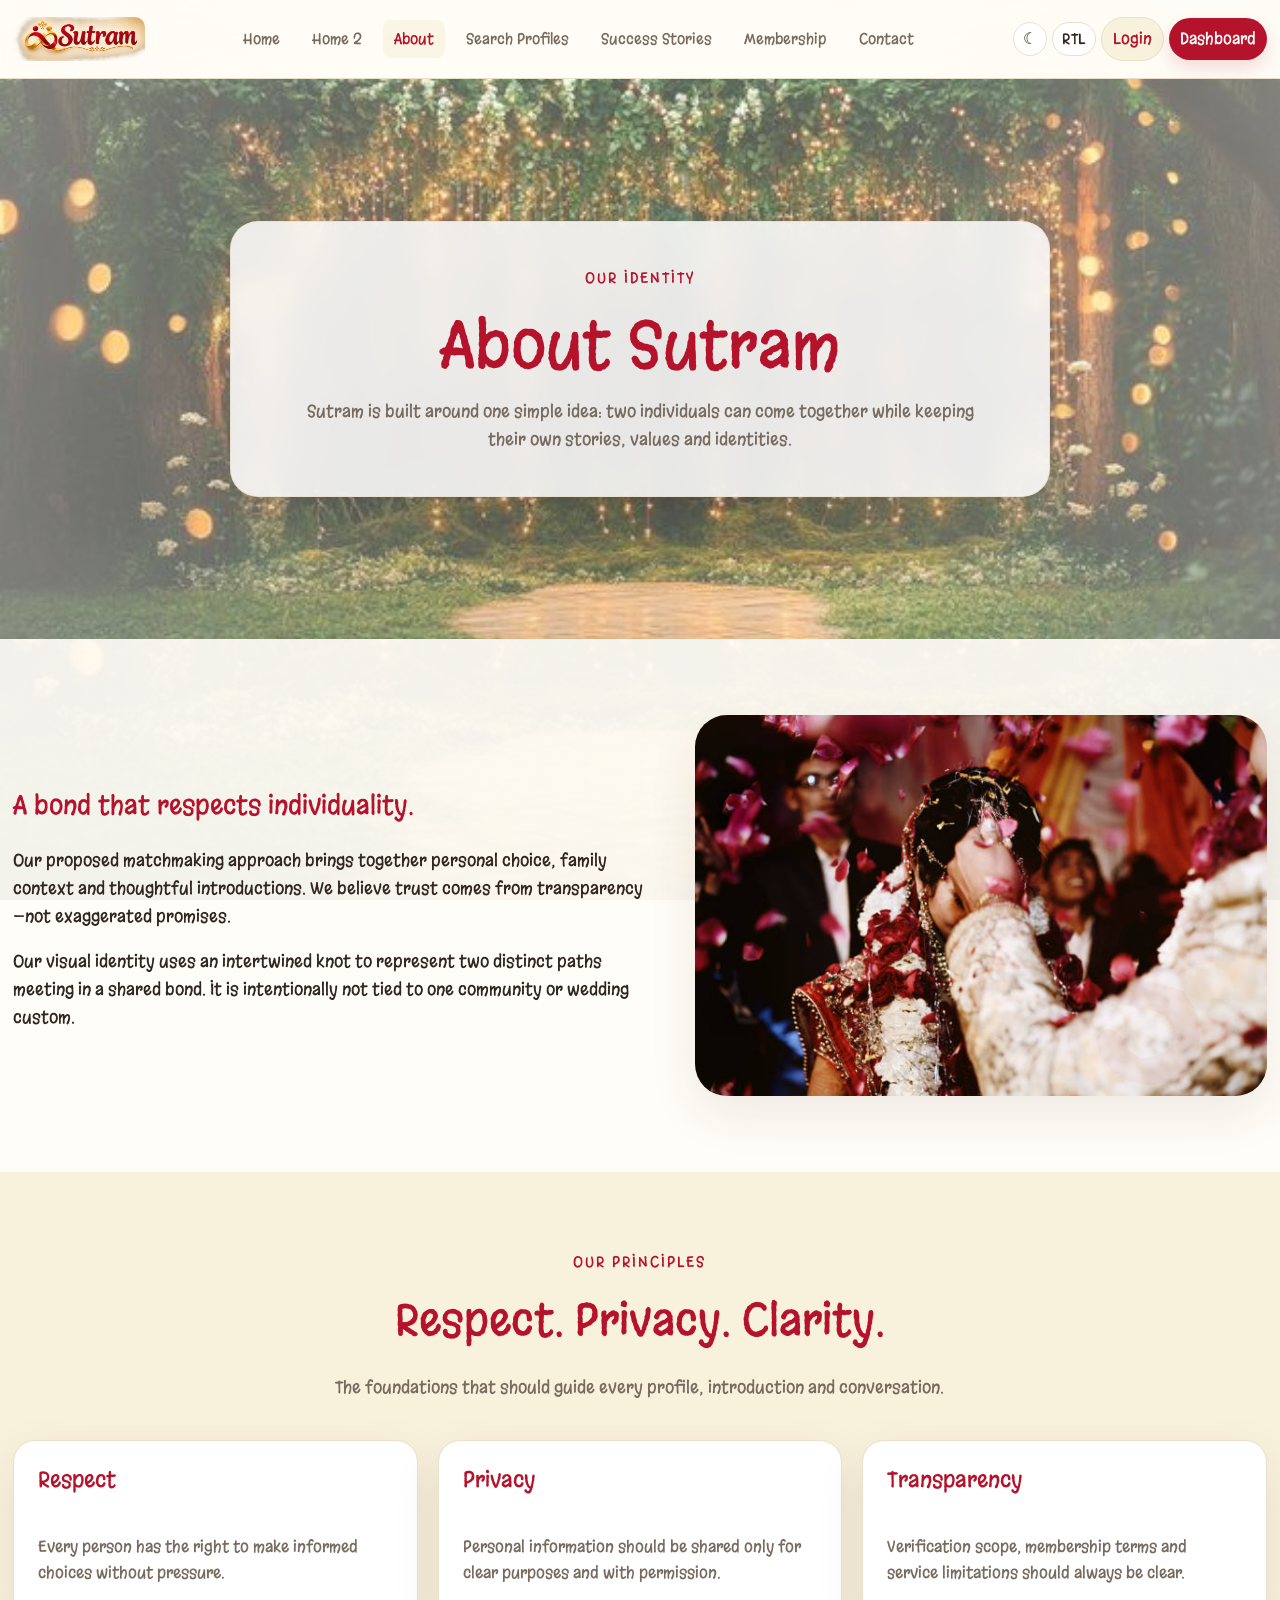
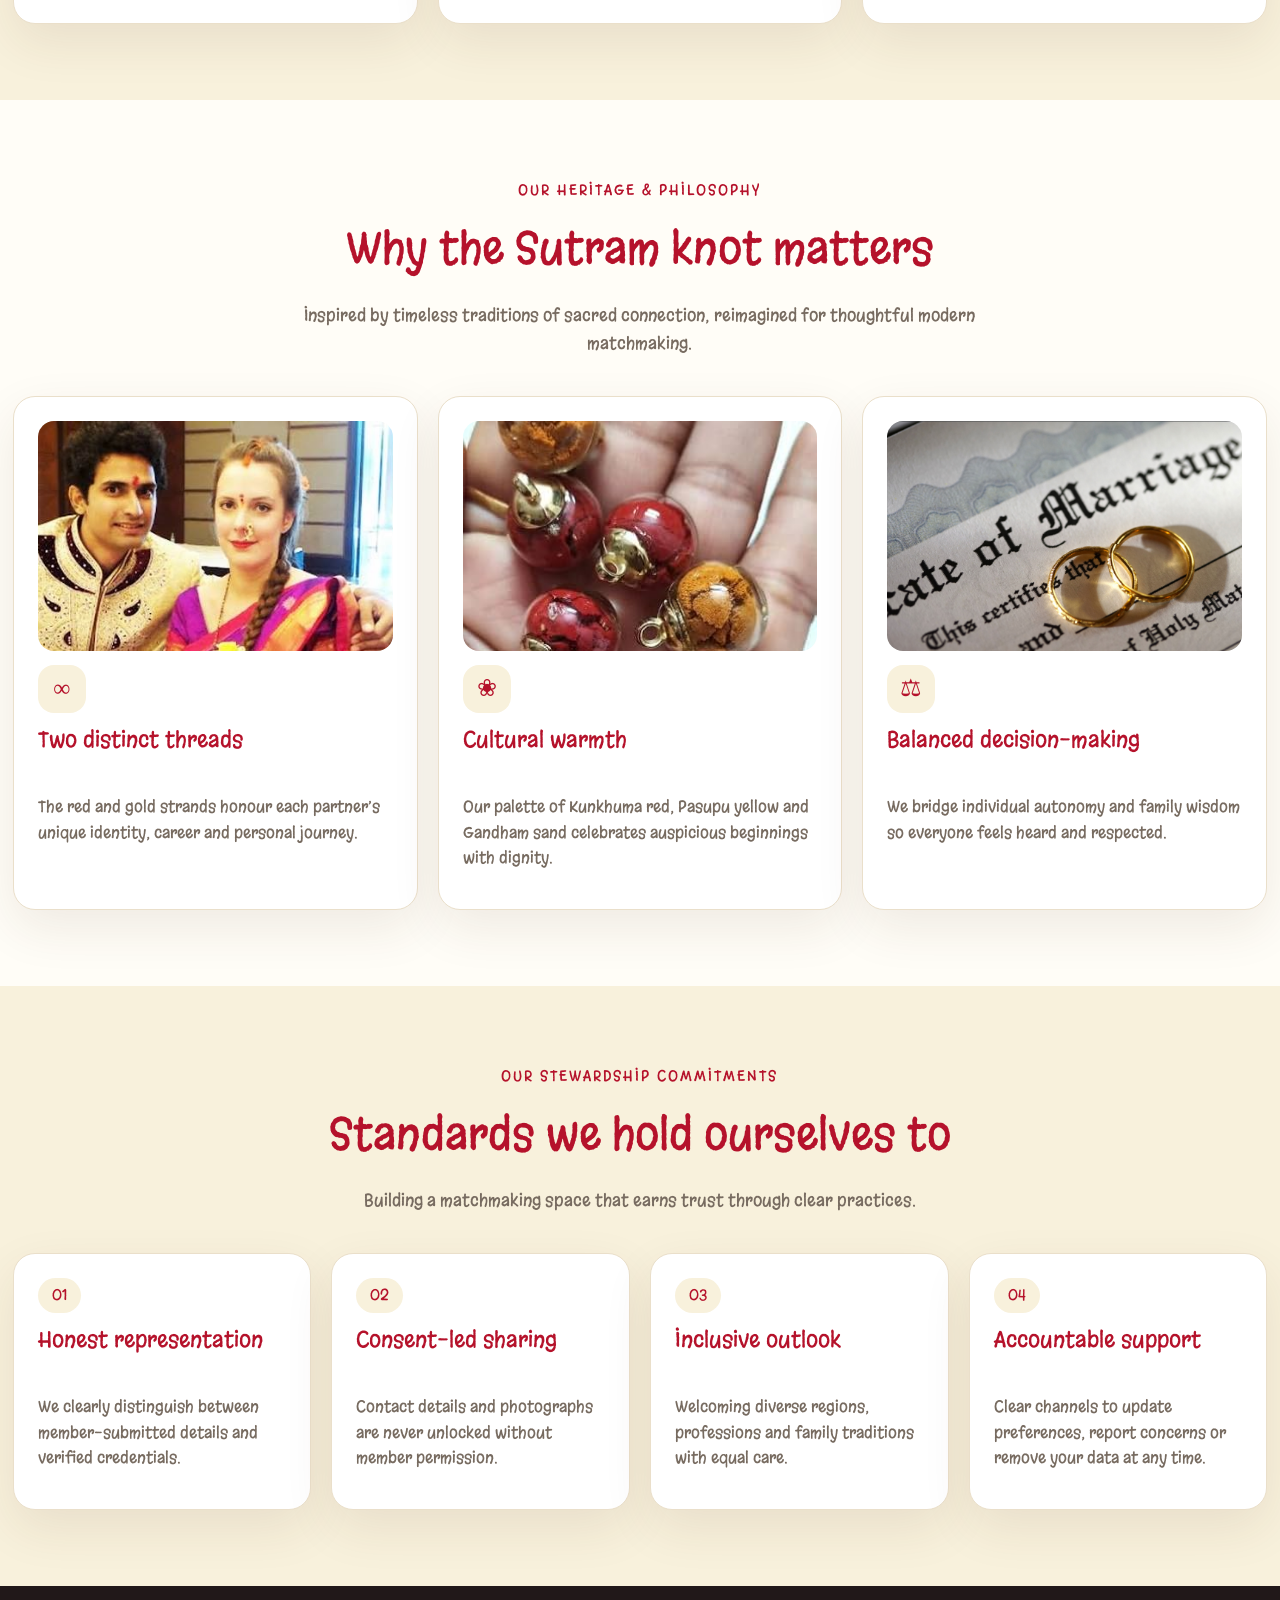
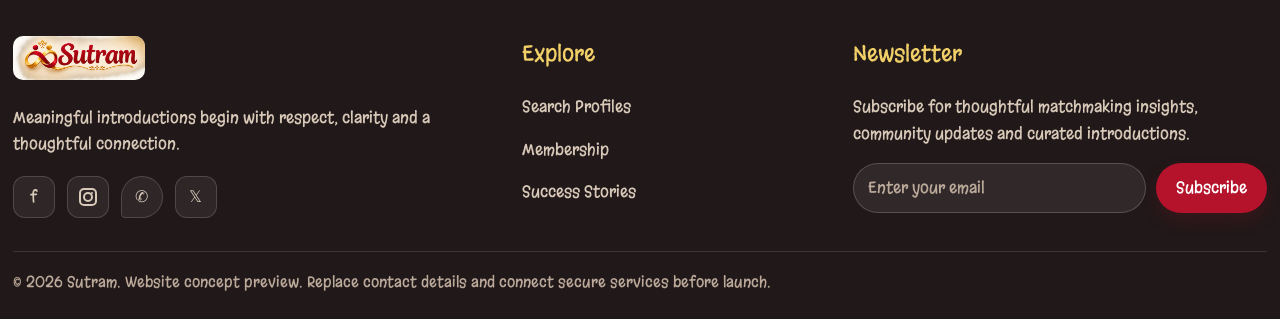
==== commit b0646399: "exceptdashallfixes" ====
--- a/about.html
+++ b/about.html
@@ -11,7 +11,7 @@
   <link rel="stylesheet" href="assets/css/style.css" />
 </head>
 
-<body>
+<body class="page-about">
   <div id="app">
     <header class="site-header">
       <div class="container nav-wrap">
@@ -48,7 +48,7 @@
       </div>
     </header>
     <main>
-      <section class="page-hero">
+      <section class="page-hero hero-about">
         <div class="container">
           <span class="eyebrow">Our identity</span>
           <h1>About Sutram</h1>
--- a/assets/css/style.css
+++ b/assets/css/style.css
@@ -157,7 +157,7 @@
 .nav-links {
   display: flex;
   align-items: center;
-  gap: 12px;
+  gap: 16px;
   font-size: 16px;
 }
 
@@ -165,11 +165,18 @@
   color: var(--muted);
   white-space: nowrap;
   font-size: 16px;
+  padding: 8px 14px;
+  border-radius: 8px;
+  display: inline-flex;
+  align-items: center;
+  text-decoration: none;
+  transition: color 0.2s ease, background-color 0.2s ease;
 }
 
 .nav-links > a:not(.btn):hover,
 .nav-links > a:not(.btn).active {
   color: var(--red);
+  background-color: color-mix(in srgb, var(--cream) 60%, transparent);
 }
 
 .nav-actions {
@@ -195,6 +202,48 @@
   color: #fff;
   border-color: var(--red);
   box-shadow: 0 8px 18px rgba(181, 18, 43, 0.25);
+}
+
+.notif-btn {
+  position: relative;
+  display: inline-flex;
+  align-items: center;
+  justify-content: center;
+}
+
+.notif-btn svg {
+  display: block;
+  width: 19px;
+  height: 19px;
+  transition: transform 0.2s ease;
+}
+
+.notif-btn:hover svg {
+  transform: rotate(12deg);
+}
+
+.notif-badge {
+  position: absolute;
+  top: -4px;
+  right: -4px;
+  min-width: 18px;
+  height: 18px;
+  padding: 0 4px;
+  border-radius: 999px;
+  background: var(--red);
+  color: #fff;
+  font-size: 11px;
+  font-weight: 700;
+  display: inline-flex;
+  align-items: center;
+  justify-content: center;
+  border: 2px solid var(--surface);
+  line-height: 1;
+  box-shadow: 0 2px 6px rgba(181, 18, 43, 0.4);
+}
+
+body.dark .notif-badge {
+  border-color: #211819;
 }
 
 .dir-toggle {
@@ -254,6 +303,22 @@
   font-size: 17px;
 }
 
+.hero-btns {
+  display: flex;
+  gap: 12px;
+  flex-wrap: wrap;
+  margin-top: 24px;
+}
+
+.hero-btns .btn {
+  text-align: center;
+  justify-content: center;
+}
+
+.hero-2-btns .btn-secondary {
+  min-width: 215px;
+}
+
 .hero-art {
   min-height: 360px;
   height: 100%;
@@ -309,8 +374,13 @@
 }
 
 .grid {
+  --grid-gap: 20px;
   display: grid;
-  gap: 20px;
+  gap: var(--grid-gap);
+}
+
+.grid-2 {
+  grid-template-columns: repeat(2, 1fr);
 }
 
 .grid-3 {
@@ -319,6 +389,16 @@
 
 .grid-4 {
   grid-template-columns: repeat(4, 1fr);
+}
+
+/* Center lone last card in 2-column grids */
+.grid-2 > .card:last-child:nth-child(odd),
+.grid-center-last > .card:last-child:nth-child(odd),
+.center-last > .card:last-child:nth-child(odd),
+.last-center > .card:last-child:nth-child(odd) {
+  grid-column: 1 / -1;
+  justify-self: center;
+  width: calc((100% - var(--grid-gap, 20px)) / 2);
 }
 
 .card {
@@ -327,18 +407,85 @@
   border-radius: var(--radius);
   padding: 24px;
   box-shadow: var(--shadow);
+  display: flex;
+  flex-direction: column;
+}
+
+.card > .card-media {
+  width: 100%;
+  height: 230px;
+  object-fit: cover;
+  object-position: center 20%;
+  border-radius: 16px;
+  display: block;
+  margin-bottom: 14px;
+  flex-shrink: 0;
+}
+
+.card > .feature-icon {
+  margin-bottom: 12px;
+  flex-shrink: 0;
+}
+
+.card > .step-badge {
+  align-self: flex-start;
+  margin-bottom: 12px;
+  flex-shrink: 0;
+}
+
+.card > .tag {
+  align-self: flex-start;
+  margin: 0 0 12px;
+  flex-shrink: 0;
 }
 
 .card h3 {
-  margin: 8px 0;
+  margin: 0 0 10px;
   color: var(--red);
   font-size: 22px;
+  line-height: 1.35;
   font-weight: 400;
 }
 
 .card p {
   color: var(--muted);
   font-size: 16px;
+  line-height: 1.6;
+  margin: 0 0 10px;
+}
+
+.card p:last-child {
+  margin-bottom: 0;
+}
+
+.card p:last-of-type {
+  margin-bottom: 14px;
+}
+
+/* Bottom elements / tags / buttons alignment and spacing */
+.card > .tag:last-child,
+.card > .btn:last-child,
+.card > a.btn:last-child,
+.card > button.btn:last-child,
+.card > .card-footer:last-child,
+.card > .card-action:last-child {
+  margin-top: auto;
+  margin-bottom: 0;
+  align-self: flex-start;
+}
+
+.card p + .tag,
+.card p + .btn,
+.card p + a.btn,
+.card p + button.btn {
+  margin-top: auto;
+}
+
+.grid-3 > .card h3,
+.grid-4 > .card h3,
+.works-grid > .card h3,
+.clarity-grid > .card h3 {
+  min-height: 2.7em;
 }
 
 .feature-icon {
@@ -350,6 +497,8 @@
   place-items: center;
   color: var(--red);
   font-size: 24px;
+  margin-bottom: 12px;
+  flex-shrink: 0;
 }
 
 .search-panel {
@@ -397,6 +546,24 @@
 
 .page-hero {
   text-align: center;
+  position: relative;
+  overflow: hidden;
+  background-size: cover;
+  background-position: center;
+  background-repeat: no-repeat;
+}
+
+.page-hero .container {
+  position: relative;
+  z-index: 2;
+  max-width: 820px;
+  padding: 42px 36px;
+  border-radius: 28px;
+  background: color-mix(in srgb, var(--surface) 86%, transparent);
+  backdrop-filter: blur(12px);
+  -webkit-backdrop-filter: blur(12px);
+  border: 1px solid color-mix(in srgb, var(--line) 80%, transparent);
+  box-shadow: 0 18px 45px rgba(48, 37, 31, 0.12);
 }
 
 .page-hero h1 {
@@ -412,6 +579,144 @@
   margin: 0 auto;
   color: var(--muted);
   font-size: 17px;
+}
+
+/* Page Hero Background Images */
+.hero-about {
+  background-image:
+    radial-gradient(circle at 50% 50%, rgba(255, 253, 247, 0.2), rgba(255, 253, 247, 0.48)),
+    url("../images/About_bg.jpeg");
+}
+
+.hero-search {
+  background-image:
+    radial-gradient(circle at 50% 50%, rgba(255, 253, 247, 0.2), rgba(255, 253, 247, 0.48)),
+    url("../images/searchprofiles_bg.jpg");
+}
+
+.hero-stories {
+  background-image:
+    radial-gradient(circle at 50% 50%, rgba(255, 253, 247, 0.2), rgba(255, 253, 247, 0.48)),
+    url("../images/Sucessstories_bg.jpg");
+}
+
+.hero-membership {
+  background-image:
+    radial-gradient(circle at 50% 50%, rgba(255, 253, 247, 0.2), rgba(255, 253, 247, 0.48)),
+    url("../images/membership_bg.jpg");
+}
+
+.hero-contact {
+  background-image:
+    radial-gradient(circle at 50% 50%, rgba(255, 253, 247, 0.2), rgba(255, 253, 247, 0.48)),
+    url("../images/contact_bg.jpeg");
+}
+
+/* Dark mode Page Hero Backgrounds */
+body.dark .hero-about {
+  background-image:
+    radial-gradient(circle at 50% 50%, rgba(23, 19, 19, 0.45), rgba(23, 19, 19, 0.76)),
+    url("../images/About_bg.jpeg");
+}
+
+body.dark .hero-search {
+  background-image:
+    radial-gradient(circle at 50% 50%, rgba(23, 19, 19, 0.45), rgba(23, 19, 19, 0.76)),
+    url("../images/searchprofiles_bg.jpg");
+}
+
+body.dark .hero-stories {
+  background-image:
+    radial-gradient(circle at 50% 50%, rgba(23, 19, 19, 0.45), rgba(23, 19, 19, 0.76)),
+    url("../images/Sucessstories_bg.jpg");
+}
+
+body.dark .hero-membership {
+  background-image:
+    radial-gradient(circle at 50% 50%, rgba(23, 19, 19, 0.45), rgba(23, 19, 19, 0.76)),
+    url("../images/membership_bg.jpg");
+}
+
+body.dark .hero-contact {
+  background-image:
+    radial-gradient(circle at 50% 50%, rgba(23, 19, 19, 0.45), rgba(23, 19, 19, 0.76)),
+    url("../images/contact_bg.jpeg");
+}
+
+/* Page body subtle ambient background textures */
+body.page-about {
+  background-image:
+    linear-gradient(rgba(255, 253, 247, 0.95), rgba(255, 253, 247, 0.95)),
+    url("../images/About_bg.jpeg");
+  background-attachment: fixed;
+  background-size: cover;
+  background-position: center;
+}
+
+body.page-search {
+  background-image:
+    linear-gradient(rgba(255, 253, 247, 0.95), rgba(255, 253, 247, 0.95)),
+    url("../images/searchprofiles_bg.jpg");
+  background-attachment: fixed;
+  background-size: cover;
+  background-position: center;
+}
+
+body.page-stories {
+  background-image:
+    linear-gradient(rgba(255, 253, 247, 0.95), rgba(255, 253, 247, 0.95)),
+    url("../images/Sucessstories_bg.jpg");
+  background-attachment: fixed;
+  background-size: cover;
+  background-position: center;
+}
+
+body.page-membership {
+  background-image:
+    linear-gradient(rgba(255, 253, 247, 0.95), rgba(255, 253, 247, 0.95)),
+    url("../images/membership_bg.jpg");
+  background-attachment: fixed;
+  background-size: cover;
+  background-position: center;
+}
+
+body.page-contact {
+  background-image:
+    linear-gradient(rgba(255, 253, 247, 0.95), rgba(255, 253, 247, 0.95)),
+    url("../images/contact_bg.jpeg");
+  background-attachment: fixed;
+  background-size: cover;
+  background-position: center;
+}
+
+body.dark.page-about {
+  background-image:
+    linear-gradient(rgba(23, 19, 19, 0.95), rgba(23, 19, 19, 0.95)),
+    url("../images/About_bg.jpeg");
+}
+
+body.dark.page-search {
+  background-image:
+    linear-gradient(rgba(23, 19, 19, 0.95), rgba(23, 19, 19, 0.95)),
+    url("../images/searchprofiles_bg.jpg");
+}
+
+body.dark.page-stories {
+  background-image:
+    linear-gradient(rgba(23, 19, 19, 0.95), rgba(23, 19, 19, 0.95)),
+    url("../images/Sucessstories_bg.jpg");
+}
+
+body.dark.page-membership {
+  background-image:
+    linear-gradient(rgba(23, 19, 19, 0.95), rgba(23, 19, 19, 0.95)),
+    url("../images/membership_bg.jpg");
+}
+
+body.dark.page-contact {
+  background-image:
+    linear-gradient(rgba(23, 19, 19, 0.95), rgba(23, 19, 19, 0.95)),
+    url("../images/contact_bg.jpeg");
 }
 
 .card-media {
@@ -551,19 +856,23 @@
   margin-top: 4px;
   margin-bottom: 6px;
   display: block;
+  text-align: center;
 }
 
 .plan h3 {
   margin: 4px 0 6px;
+  text-align: center;
 }
 
 .plan .price {
   margin-bottom: 6px;
+  text-align: center;
 }
 
 .plan p {
   min-height: 48px;
   margin-bottom: 12px;
+  text-align: center;
 }
 
 .plan .list {
@@ -722,12 +1031,14 @@
   display: inline-flex;
   align-items: center;
   justify-content: center;
-  padding: 5px 12px;
+  padding: 5px 14px;
   border-radius: 999px;
   background: var(--cream);
   color: var(--red);
   font-size: 15px;
-  margin-bottom: 8px;
+  margin-bottom: 12px;
+  align-self: flex-start;
+  flex-shrink: 0;
 }
 
 .footer-bottom {
@@ -912,16 +1223,72 @@
 
 .dashboard {
   min-height: 100vh;
-  display: grid;
-  grid-template-columns: 250px 1fr;
-}
-
-.sidebar {
-  background: #24191a;
-  color: #f8f1dc;
-  padding: 24px 16px;
-  display: flex;
-  flex-direction: column;
+  position: relative;
+}
+
+@media (min-width: 981px) {
+  .dashboard {
+    display: block;
+  }
+
+  .sidebar {
+    position: fixed;
+    top: 0;
+    left: 0;
+    bottom: 0;
+    width: 270px;
+    height: 100vh;
+    background: #24191a;
+    color: #f8f1dc;
+    padding: 24px 18px;
+    display: flex;
+    flex-direction: column;
+    overflow-y: auto;
+    overscroll-behavior: contain;
+    z-index: 90;
+    box-shadow: 4px 0 24px rgba(0, 0, 0, 0.12);
+    transition: left 0.3s ease, right 0.3s ease;
+  }
+
+  /* RTL Mode: fixed sidebar stays pinned on the right, only page scrolls */
+  html[dir="rtl"] .sidebar,
+  [dir="rtl"] .sidebar {
+    left: auto;
+    right: 0;
+    box-shadow: -4px 0 24px rgba(0, 0, 0, 0.12);
+  }
+
+  .dash-main {
+    margin-left: 270px;
+    width: calc(100% - 270px);
+    min-height: 100vh;
+    padding: 32px 36px;
+    box-sizing: border-box;
+    transition: margin 0.3s ease;
+  }
+
+  html[dir="rtl"] .dash-main,
+  [dir="rtl"] .dash-main {
+    margin-left: 0;
+    margin-right: 270px;
+  }
+}
+
+.sidebar::-webkit-scrollbar {
+  width: 5px;
+}
+
+.sidebar::-webkit-scrollbar-track {
+  background: transparent;
+}
+
+.sidebar::-webkit-scrollbar-thumb {
+  background: rgba(255, 255, 255, 0.18);
+  border-radius: 999px;
+}
+
+.sidebar::-webkit-scrollbar-thumb:hover {
+  background: rgba(255, 255, 255, 0.3);
 }
 
 .sidebar-head {
@@ -941,26 +1308,123 @@
 }
 
 .side-links {
-  display: grid;
+  display: flex;
+  flex-direction: column;
   gap: 6px;
-  margin-top: 28px;
+  margin-top: 24px;
   font-size: 16px;
+  flex: 1;
 }
 
 .side-links > a {
   color: #eadbc9;
   text-align: start;
-  padding: 12px;
-  border-radius: 10px;
+  padding: 12px 14px;
+  border-radius: 12px;
   background: transparent;
   border: 0;
   font-size: 16px;
+  transition: all 0.2s ease;
+  display: block;
 }
 
 .side-links > a.active,
 .side-links > a:hover {
-  background: #ffffff18;
+  background: rgba(255, 255, 255, 0.1);
   color: #f3d36a;
+}
+
+/* Sidebar Footer Controls (Theme, RTL, Notification) */
+.sidebar-footer {
+  margin-top: auto;
+  padding-top: 24px;
+  width: 100%;
+}
+
+.sidebar-controls-card {
+  background: #fffdf7;
+  border: 1px solid #eadfca;
+  border-radius: 16px;
+  padding: 10px 14px;
+  display: flex;
+  align-items: center;
+  justify-content: center;
+  gap: 12px;
+  box-shadow: 0 4px 18px rgba(0, 0, 0, 0.16);
+  box-sizing: border-box;
+}
+
+.sidebar-controls-card .icon-btn {
+  background: #ffffff;
+  border: 1px solid #e2d7c3;
+  color: #30251f;
+  box-shadow: 0 1px 3px rgba(0, 0, 0, 0.05);
+  transition: all 0.2s ease;
+}
+
+.sidebar-controls-card .theme-toggle {
+  width: 40px;
+  height: 40px;
+  border-radius: 50%;
+  font-size: 18px;
+  display: inline-flex;
+  align-items: center;
+  justify-content: center;
+}
+
+.sidebar-controls-card .dir-toggle {
+  height: 40px;
+  border-radius: 999px;
+  padding: 0 14px;
+  font-size: 15px;
+  font-weight: 700;
+  letter-spacing: 0.5px;
+  min-width: 52px;
+  display: inline-flex;
+  align-items: center;
+  justify-content: center;
+}
+
+.sidebar-controls-card .notif-btn {
+  width: 40px;
+  height: 40px;
+  border-radius: 50%;
+  display: inline-flex;
+  align-items: center;
+  justify-content: center;
+  position: relative;
+}
+
+.sidebar-controls-card .icon-btn:hover {
+  background: var(--red);
+  color: #ffffff;
+  border-color: var(--red);
+  transform: translateY(-2px);
+  box-shadow: 0 4px 12px rgba(181, 18, 43, 0.35);
+}
+
+.sidebar-controls-card .icon-btn:hover svg {
+  color: #ffffff;
+  stroke: #ffffff;
+}
+
+/* Dark mode styling for sidebar controls card */
+body.dark .sidebar-controls-card {
+  background: #2b1f20;
+  border-color: rgba(255, 255, 255, 0.14);
+  box-shadow: 0 4px 18px rgba(0, 0, 0, 0.4);
+}
+
+body.dark .sidebar-controls-card .icon-btn {
+  background: #1c1415;
+  border-color: rgba(255, 255, 255, 0.16);
+  color: #f8f1dc;
+}
+
+body.dark .sidebar-controls-card .icon-btn:hover {
+  background: var(--red);
+  color: #ffffff;
+  border-color: var(--red);
 }
 
 .dash-main {
@@ -979,6 +1443,125 @@
   display: flex;
   align-items: center;
   gap: 8px;
+}
+
+.dash-section {
+  display: none;
+}
+
+.dash-section.active {
+  display: block;
+  animation: fadeInDash 0.25s ease-out;
+}
+
+@keyframes fadeInDash {
+  from {
+    opacity: 0;
+    transform: translateY(6px);
+  }
+  to {
+    opacity: 1;
+    transform: translateY(0);
+  }
+}
+
+.setting-row {
+  display: flex;
+  justify-content: space-between;
+  align-items: center;
+  gap: 18px;
+  padding: 16px 0;
+  border-bottom: 1px solid var(--line);
+}
+
+.setting-row:last-child {
+  border-bottom: 0;
+}
+
+.setting-info h4 {
+  margin: 0 0 4px;
+  color: var(--ink);
+  font-size: 17px;
+  font-weight: 500;
+}
+
+.setting-info p {
+  margin: 0;
+  color: var(--muted);
+  font-size: 15px;
+  line-height: 1.45;
+}
+
+.switch {
+  position: relative;
+  display: inline-block;
+  width: 48px;
+  height: 26px;
+  flex-shrink: 0;
+}
+
+.switch input {
+  opacity: 0;
+  width: 0;
+  height: 0;
+}
+
+.slider {
+  position: absolute;
+  cursor: pointer;
+  top: 0;
+  left: 0;
+  right: 0;
+  bottom: 0;
+  background-color: var(--line);
+  transition: 0.25s;
+  border-radius: 99px;
+}
+
+.slider:before {
+  position: absolute;
+  content: "";
+  height: 20px;
+  width: 20px;
+  left: 3px;
+  bottom: 3px;
+  background-color: white;
+  transition: 0.25s;
+  border-radius: 50%;
+  box-shadow: 0 2px 5px rgba(0, 0, 0, 0.2);
+}
+
+.switch input:checked + .slider {
+  background-color: var(--red);
+}
+
+.switch input:checked + .slider:before {
+  transform: translateX(22px);
+}
+
+.filter-pills {
+  display: flex;
+  gap: 8px;
+  flex-wrap: wrap;
+  margin-top: 12px;
+}
+
+.filter-pill {
+  padding: 6px 14px;
+  border-radius: 99px;
+  font-size: 14px;
+  background: var(--surface);
+  border: 1px solid var(--line);
+  color: var(--muted);
+  cursor: pointer;
+  transition: 0.2s;
+}
+
+.filter-pill:hover,
+.filter-pill.active {
+  background: var(--cream);
+  color: var(--red);
+  border-color: var(--red);
 }
 
 .metric {
@@ -1040,6 +1623,67 @@
   align-items: start;
 }
 
+.contact-follow {
+  display: flex;
+  flex-direction: column;
+  align-items: flex-start;
+  gap: 10px;
+  margin-top: 20px;
+}
+
+.contact-follow > span,
+.contact-follow .contact-follow-title {
+  font-weight: 700;
+  font-size: 16px;
+  color: var(--ink);
+  display: block;
+  line-height: 1.4;
+}
+
+.contact-social-icons {
+  display: flex;
+  align-items: center;
+  gap: 10px;
+  flex-wrap: wrap;
+}
+
+.contact-follow .social-icon {
+  width: 40px;
+  height: 40px;
+  border-radius: 10px;
+  background: var(--cream);
+  color: var(--ink);
+  border: 1px solid var(--line);
+  font-size: 16px;
+  font-weight: 700;
+  display: inline-flex;
+  align-items: center;
+  justify-content: center;
+  transition: all 0.2s ease;
+  text-decoration: none;
+  box-shadow: 0 1px 3px rgba(0, 0, 0, 0.04);
+}
+
+.contact-follow .social-icon:hover {
+  background: var(--red);
+  color: #fff;
+  border-color: var(--red);
+  transform: translateY(-2px);
+  box-shadow: 0 4px 10px rgba(160, 32, 53, 0.25);
+}
+
+body.dark .contact-follow .social-icon {
+  background: rgba(255, 255, 255, 0.08);
+  color: var(--ink);
+  border-color: rgba(255, 255, 255, 0.15);
+}
+
+body.dark .contact-follow .social-icon:hover {
+  background: var(--red);
+  color: #fff;
+  border-color: var(--red);
+}
+
 .map-wrap {
   background: var(--surface);
   border: 1px solid var(--line);
@@ -1110,7 +1754,12 @@
   }
 
   .nav-links {
-    gap: 8px;
+    gap: 10px;
+  }
+
+  .nav-links > a:not(.btn) {
+    padding: 7px 11px;
+    font-size: 15px;
   }
 
   .nav-actions {
@@ -1154,7 +1803,7 @@
   }
 
   .nav-links > a:not(.btn) {
-    padding: 10px 6px;
+    padding: 12px 14px;
     border-bottom: 1px solid var(--line);
     font-size: 17px;
   }
@@ -1221,6 +1870,20 @@
 
   .grid-4 {
     grid-template-columns: repeat(2, 1fr);
+  }
+
+  .grid-3 > .card,
+  .grid-4 > .card {
+    padding: 22px 20px;
+  }
+
+  .grid-3 > .card h3,
+  .grid-4 > .card h3,
+  .works-grid > .card h3,
+  .clarity-grid > .card h3 {
+    font-size: 21px;
+    line-height: 1.35;
+    min-height: 2.7em;
   }
 
   .dashboard {
@@ -1265,7 +1928,73 @@
   }
 }
 
+@media (max-width: 820px) {
+  .grid-2,
+  .grid-3,
+  .grid-2-sm,
+  .sm-grid-2,
+  .grid-sm-2,
+  .grid-2-mobile {
+    grid-template-columns: repeat(2, 1fr);
+  }
+
+  /* Center lone last card in 2-column mode (e.g. 3-card grids) */
+  .grid-2 > .card:last-child:nth-child(odd),
+  .grid-3 > .card:last-child:nth-child(odd),
+  .grid-2-sm > .card:last-child:nth-child(odd),
+  .sm-grid-2 > .card:last-child:nth-child(odd),
+  .grid-sm-2 > .card:last-child:nth-child(odd),
+  .grid-2-mobile > .card:last-child:nth-child(odd),
+  .clarity-grid > .card:last-child:nth-child(odd),
+  .center-last > .card:last-child:nth-child(odd) {
+    grid-column: 1 / -1;
+    justify-self: center;
+    width: calc((100% - var(--grid-gap, 20px)) / 2);
+  }
+
+  .grid-2 > .card,
+  .grid-2,
+  .grid-3,
+  .grid-2-sm,
+  .sm-grid-2,
+  .grid-sm-2,
+  .grid-2-mobile {
+    grid-template-columns: repeat(2, 1fr);
+  }
+
+  .grid-2 > .card,
+  .grid-3 > .card,
+  .grid-4 > .card {
+    padding: 20px 18px;
+  }
+
+  .grid-3 > .card > .card-media,
+  .grid-4 > .card > .card-media {
+    height: 205px;
+  }
+
+  .grid-3 > .card h3,
+  .grid-4 > .card h3,
+  .works-grid > .card h3,
+  .clarity-grid > .card h3 {
+    font-size: 20px;
+    line-height: 1.35;
+    min-height: 2.7em;
+  }
+
+  .page-hero .container {
+    padding: 32px 24px;
+    border-radius: 22px;
+    width: 90%;
+  }
+}
+
 @media (max-width: 600px) {
+  .page-hero .container {
+    padding: 24px 18px;
+    border-radius: 18px;
+    width: 92%;
+  }
   .nav-wrap {
     min-height: 68px;
   }
@@ -1312,9 +2041,162 @@
     grid-template-columns: 1fr;
   }
 
-  .grid-3,
-  .grid-4 {
+  .grid-3:not(.grid-2-sm):not(.sm-grid-2):not(.grid-sm-2):not(.grid-2-mobile),
+  .grid-4:not(.grid-2-sm):not(.sm-grid-2):not(.grid-sm-2):not(.grid-2-mobile) {
     grid-template-columns: 1fr;
+  }
+
+  /* 2-column small screen grid versions */
+  .grid-2,
+  .grid-2-sm,
+  .sm-grid-2,
+  .grid-sm-2,
+  .grid-2-mobile {
+    grid-template-columns: repeat(2, 1fr) !important;
+    gap: 12px;
+  }
+
+  /* Center lone last card in 2-column small screen layouts */
+  .grid-2 > .card:last-child:nth-child(odd),
+  .grid-2-sm > .card:last-child:nth-child(odd),
+  .sm-grid-2 > .card:last-child:nth-child(odd),
+  .grid-sm-2 > .card:last-child:nth-child(odd),
+  .grid-2-mobile > .card:last-child:nth-child(odd),
+  .center-last > .card:last-child:nth-child(odd) {
+    grid-column: 1 / -1;
+    justify-self: center;
+    width: calc((100% - 12px) / 2);
+  }
+
+  /* When grid-3 or grid-4 collapses to 1 column at <= 600px, ensure full width */
+  .grid-3:not(.grid-2-sm):not(.sm-grid-2):not(.grid-sm-2):not(.grid-2-mobile) > .card:last-child:nth-child(odd),
+  .grid-4:not(.grid-2-sm):not(.sm-grid-2):not(.grid-sm-2):not(.grid-2-mobile) > .card:last-child:nth-child(odd) {
+    grid-column: auto;
+    justify-self: stretch;
+    width: 100%;
+  }
+
+  .grid-2 > .card,
+  .grid-2-sm > .card,
+  .sm-grid-2 > .card,
+  .grid-sm-2 > .card,
+  .grid-2-mobile > .card {
+    padding: 16px 14px;
+    border-radius: 18px;
+  }
+
+  .grid-2 > .card h3,
+  .grid-2-sm > .card h3,
+  .sm-grid-2 > .card h3,
+  .grid-sm-2 > .card h3,
+  .grid-2-mobile > .card h3 {
+    font-size: 16px;
+    line-height: 1.35;
+    margin-bottom: 8px;
+    min-height: 0;
+  }
+
+  .grid-2 > .card p,
+  .grid-2-sm > .card p,
+  .sm-grid-2 > .card p,
+  .grid-sm-2 > .card p,
+  .grid-2-mobile > .card p {
+    font-size: 13.5px;
+    line-height: 1.5;
+  }
+
+  .grid-2 > .card > .card-media,
+  .grid-2-sm > .card > .card-media,
+  .sm-grid-2 > .card > .card-media,
+  .grid-sm-2 > .card > .card-media,
+  .grid-2-mobile > .card > .card-media,
+  .grid-2 > .card .story-photo,
+  .grid-2-sm > .card .story-photo,
+  .sm-grid-2 > .card .story-photo,
+  .grid-sm-2 > .card .story-photo,
+  .grid-2-mobile > .card .story-photo {
+    height: 140px;
+    border-radius: 12px;
+    margin-bottom: 10px;
+  }
+
+  .grid-2 > .card .tag,
+  .grid-2-sm > .card .tag,
+  .sm-grid-2 > .card .tag,
+  .grid-sm-2 > .card .tag,
+  .grid-2-mobile > .card .tag {
+    font-size: 11px;
+    padding: 3px 8px;
+  }
+
+  /* 2-column small screen grid versions */
+  .grid-2,
+  .grid-2-sm,
+  .sm-grid-2,
+  .grid-sm-2,
+  .grid-2-mobile {
+    grid-template-columns: repeat(2, 1fr) !important;
+    gap: 12px;
+  }
+
+  .grid-2 > .card,
+  .grid-2-sm > .card,
+  .sm-grid-2 > .card,
+  .grid-sm-2 > .card,
+  .grid-2-mobile > .card {
+    padding: 16px 14px;
+    border-radius: 18px;
+  }
+
+  .grid-2 > .card h3,
+  .grid-2-sm > .card h3,
+  .sm-grid-2 > .card h3,
+  .grid-sm-2 > .card h3,
+  .grid-2-mobile > .card h3 {
+    font-size: 16px;
+    line-height: 1.35;
+    margin-bottom: 8px;
+    min-height: 0;
+  }
+
+  .grid-2 > .card p,
+  .grid-2-sm > .card p,
+  .sm-grid-2 > .card p,
+  .grid-sm-2 > .card p,
+  .grid-2-mobile > .card p {
+    font-size: 13.5px;
+    line-height: 1.5;
+  }
+
+  .grid-2 > .card > .card-media,
+  .grid-2-sm > .card > .card-media,
+  .sm-grid-2 > .card > .card-media,
+  .grid-sm-2 > .card > .card-media,
+  .grid-2-mobile > .card > .card-media,
+  .grid-2 > .card .story-photo,
+  .grid-2-sm > .card .story-photo,
+  .sm-grid-2 > .card .story-photo,
+  .grid-sm-2 > .card .story-photo,
+  .grid-2-mobile > .card .story-photo {
+    height: 140px;
+    border-radius: 12px;
+    margin-bottom: 10px;
+  }
+
+  .grid-2 > .card .tag,
+  .grid-2-sm > .card .tag,
+  .sm-grid-2 > .card .tag,
+  .grid-sm-2 > .card .tag,
+  .grid-2-mobile > .card .tag {
+    font-size: 11px;
+    padding: 3px 8px;
+  }
+
+  .grid-3 > .card h3,
+  .grid-4 > .card h3,
+  .works-grid > .card h3,
+  .clarity-grid > .card h3 {
+    min-height: 0;
   }
 
   .section {
@@ -1373,6 +2255,143 @@
     width: 100%;
     flex: none;
   }
+
+  .hero-btns {
+    gap: 10px;
+  }
+
+  .hero-2-btns .btn-secondary {
+    min-width: 215px;
+    max-width: 100%;
+  }
+
+  /* 2-column ultra-compact support down to mobile 360 */
+  .grid-2,
+  .grid-2-sm,
+  .sm-grid-2,
+  .grid-sm-2,
+  .grid-2-mobile {
+    grid-template-columns: repeat(2, 1fr) !important;
+    gap: 8px !important;
+  }
+
+  /* Center lone last card in 2-column mobile 360 layouts */
+  .grid-2 > .card:last-child:nth-child(odd),
+  .grid-2-sm > .card:last-child:nth-child(odd),
+  .sm-grid-2 > .card:last-child:nth-child(odd),
+  .grid-sm-2 > .card:last-child:nth-child(odd),
+  .grid-2-mobile > .card:last-child:nth-child(odd),
+  .center-last > .card:last-child:nth-child(odd) {
+    grid-column: 1 / -1;
+    justify-self: center;
+    width: calc((100% - 8px) / 2);
+  }
+
+  .grid-2 > .card,
+  .grid-2-sm > .card,
+  .sm-grid-2 > .card,
+  .grid-sm-2 > .card,
+  .grid-2-mobile > .card {
+    padding: 12px 10px;
+  }
+
+  .grid-2 > .card h3,
+  .grid-2-sm > .card h3,
+  .sm-grid-2 > .card h3,
+  .grid-sm-2 > .card h3,
+  .grid-2-mobile > .card h3 {
+    font-size: 14.5px;
+  }
+
+  .grid-2 > .card p,
+  .grid-2-sm > .card p,
+  .sm-grid-2 > .card p,
+  .grid-sm-2 > .card p,
+  .grid-2-mobile > .card p {
+    font-size: 12px;
+    line-height: 1.4;
+  }
+
+  .grid-2 > .card > .card-media,
+  .grid-2-sm > .card > .card-media,
+  .sm-grid-2 > .card > .card-media,
+  .grid-sm-2 > .card > .card-media,
+  .grid-2-mobile > .card > .card-media,
+  .grid-2 > .card .story-photo,
+  .grid-2-sm > .card .story-photo,
+  .sm-grid-2 > .card .story-photo,
+  .grid-sm-2 > .card .story-photo,
+  .grid-2-mobile > .card .story-photo {
+    height: 110px;
+    margin-bottom: 8px;
+  }
+
+  .grid-2 > .card .tag,
+  .grid-2-sm > .card .tag,
+  .sm-grid-2 > .card .tag,
+  .grid-sm-2 > .card .tag,
+  .grid-2-mobile > .card .tag {
+    font-size: 10px;
+    padding: 2px 6px;
+  }
+
+  /* 2-column ultra-compact support down to mobile 360 */
+  .grid-2,
+  .grid-2-sm,
+  .sm-grid-2,
+  .grid-sm-2,
+  .grid-2-mobile {
+    grid-template-columns: repeat(2, 1fr) !important;
+    gap: 8px !important;
+  }
+
+  .grid-2 > .card,
+  .grid-2-sm > .card,
+  .sm-grid-2 > .card,
+  .grid-sm-2 > .card,
+  .grid-2-mobile > .card {
+    padding: 12px 10px;
+  }
+
+  .grid-2 > .card h3,
+  .grid-2-sm > .card h3,
+  .sm-grid-2 > .card h3,
+  .grid-sm-2 > .card h3,
+  .grid-2-mobile > .card h3 {
+    font-size: 14.5px;
+  }
+
+  .grid-2 > .card p,
+  .grid-2-sm > .card p,
+  .sm-grid-2 > .card p,
+  .grid-sm-2 > .card p,
+  .grid-2-mobile > .card p {
+    font-size: 12px;
+    line-height: 1.4;
+  }
+
+  .grid-2 > .card > .card-media,
+  .grid-2-sm > .card > .card-media,
+  .sm-grid-2 > .card > .card-media,
+  .grid-sm-2 > .card > .card-media,
+  .grid-2-mobile > .card > .card-media,
+  .grid-2 > .card .story-photo,
+  .grid-2-sm > .card .story-photo,
+  .sm-grid-2 > .card .story-photo,
+  .grid-sm-2 > .card .story-photo,
+  .grid-2-mobile > .card .story-photo {
+    height: 110px;
+    margin-bottom: 8px;
+  }
+
+  .grid-2 > .card .tag,
+  .grid-2-sm > .card .tag,
+  .sm-grid-2 > .card .tag,
+  .grid-sm-2 > .card .tag,
+  .grid-2-mobile > .card .tag {
+    font-size: 10px;
+    padding: 2px 6px;
+  }
 }
 
 img[src*="b12.jpg"] {
